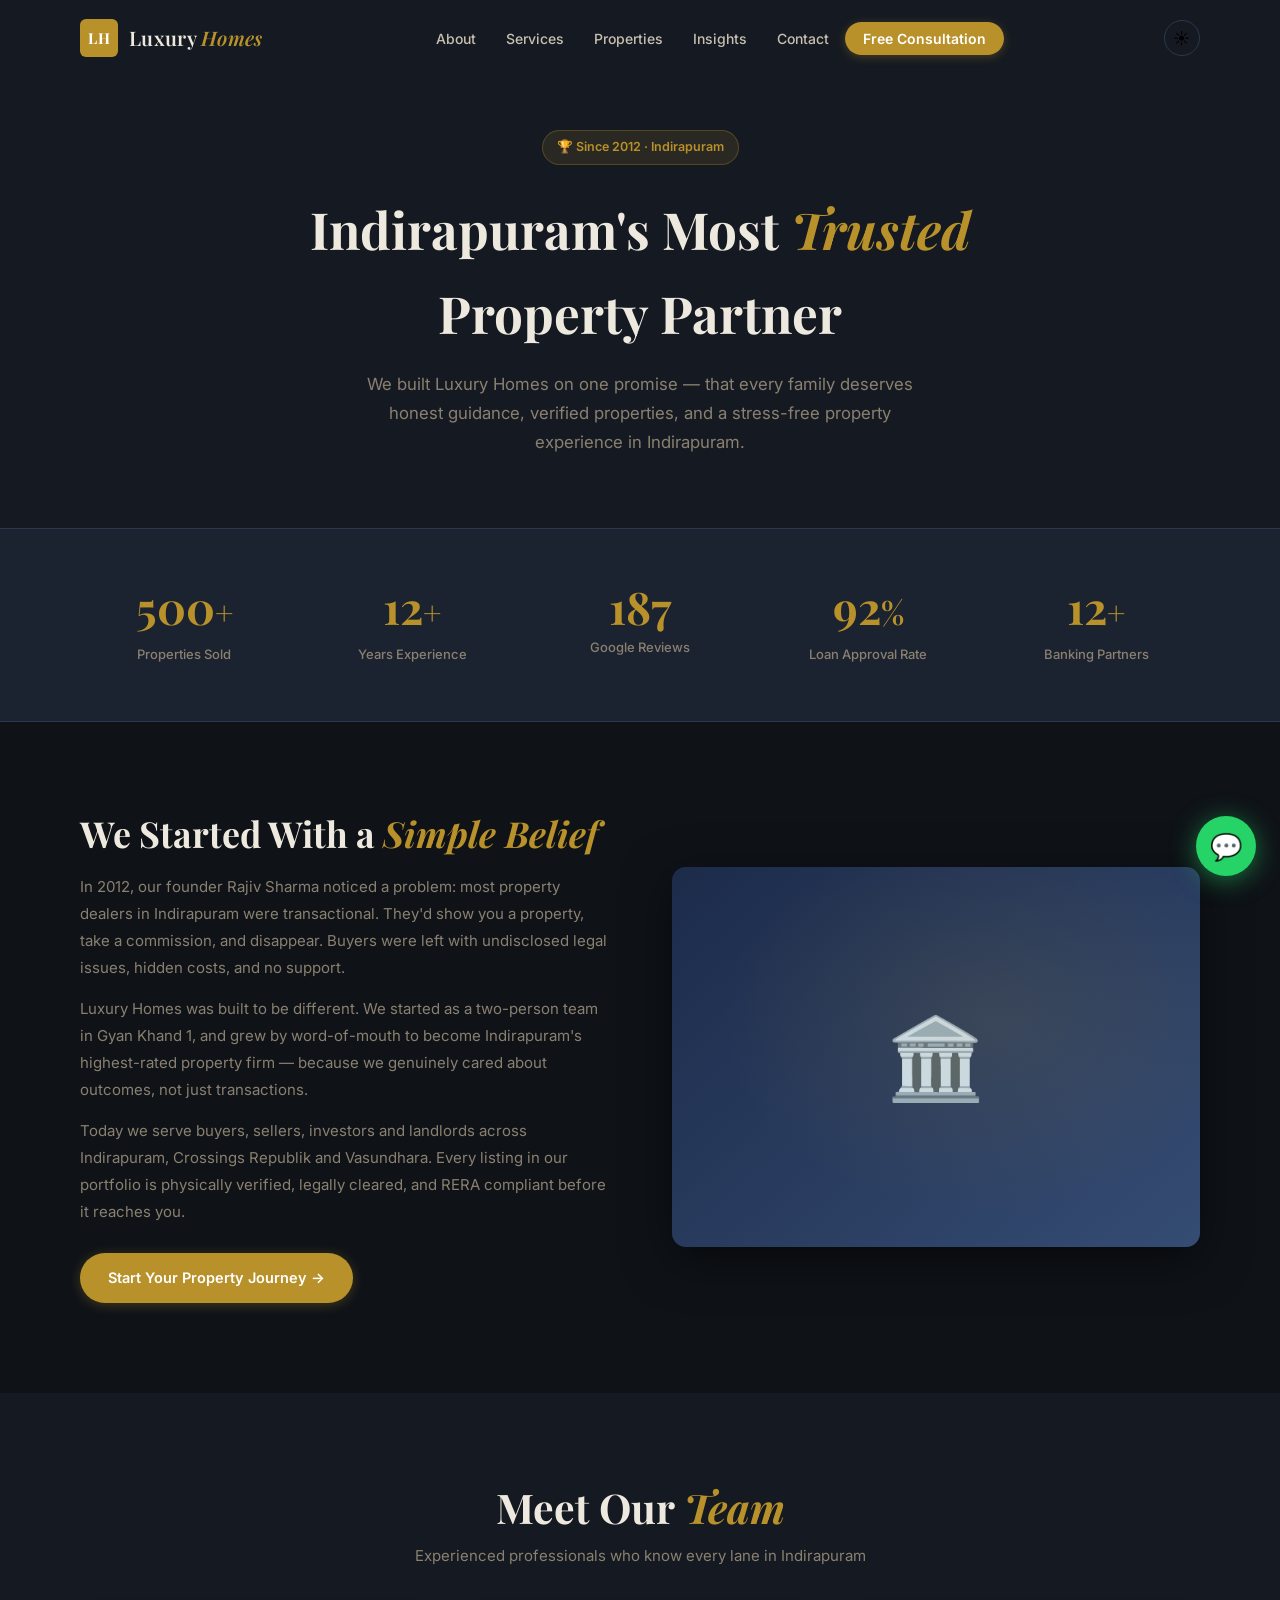
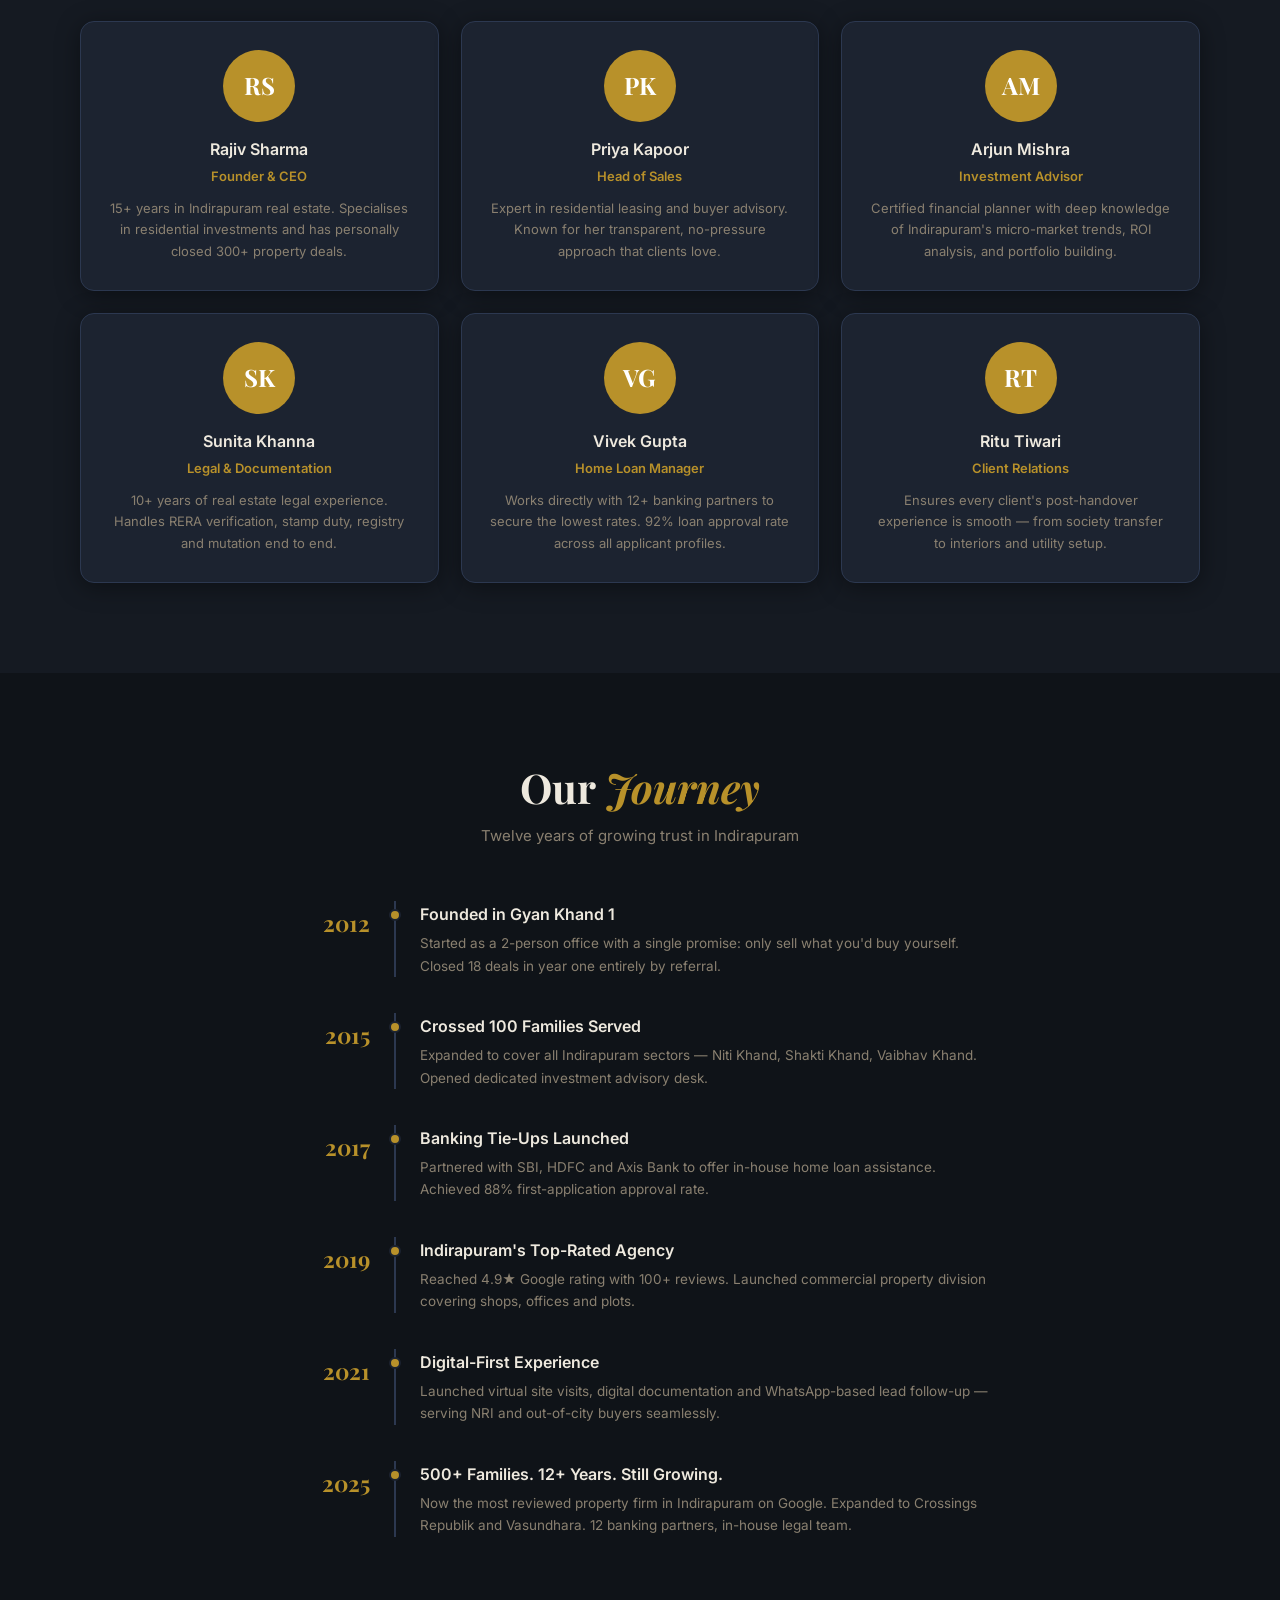
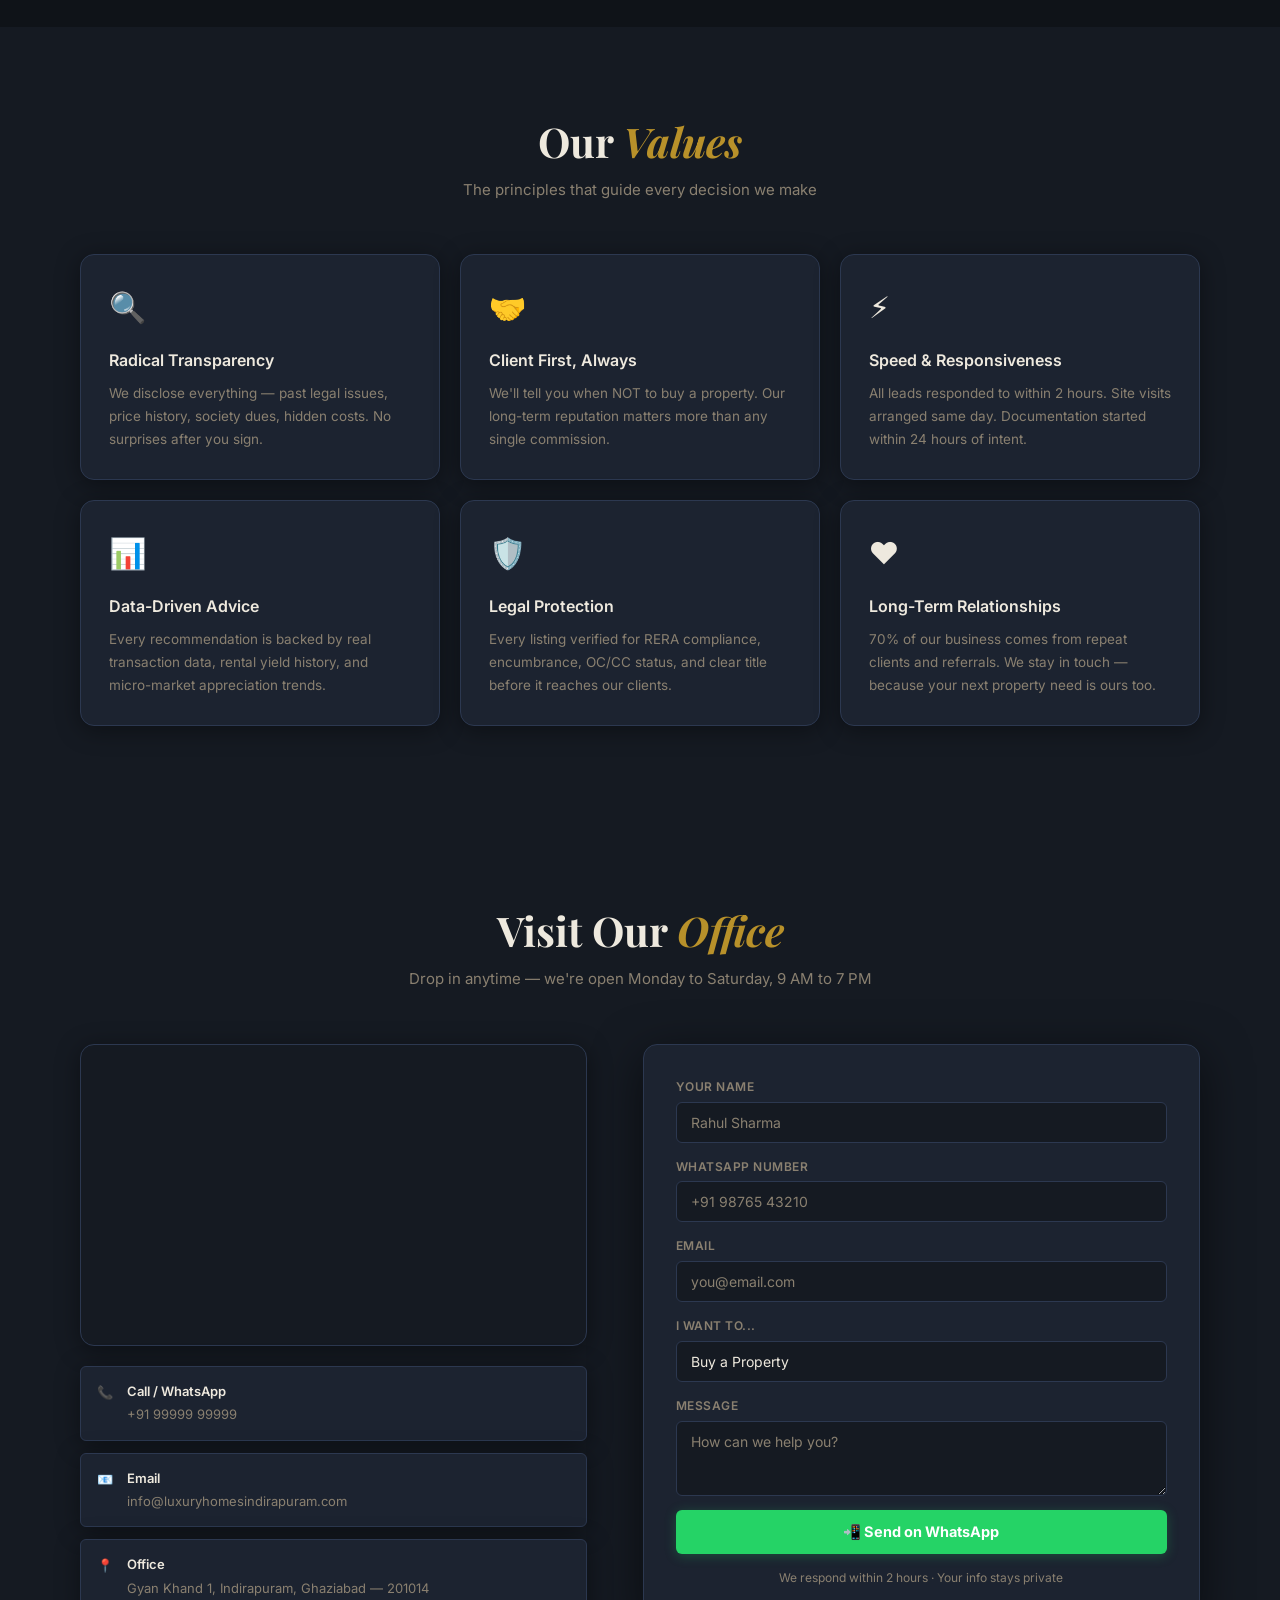
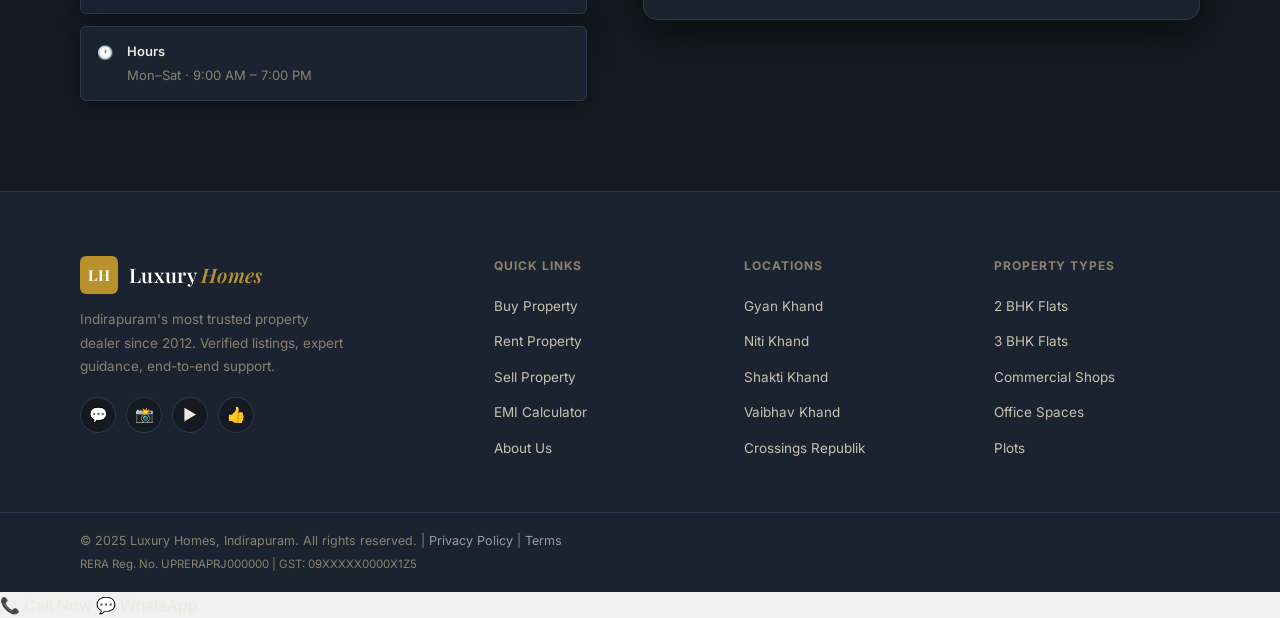
==== about.html @ 145756fe "Update about.html" ====
<!DOCTYPE html>
<html lang="en" data-theme="light">
<head>
  <meta charset="UTF-8" />
  <meta name="viewport" content="width=device-width, initial-scale=1.0" />
  <title>About Us | Luxury Homes — Indirapuram's Trusted Property Dealer Since 2012</title>
  <meta name="description" content="Meet the Luxury Homes team — Indirapuram's most trusted property dealer since 2012. 500+ families served, 187 Google reviews, 12+ banking partners. Our story, our team, our promise." />
  <link rel="canonical" href="https://luxuryhomesindirapuram.com/about.html" />
  <link rel="preconnect" href="https://fonts.googleapis.com" />
  <link rel="preconnect" href="https://fonts.gstatic.com" crossorigin />
  <link href="https://fonts.googleapis.com/css2?family=Playfair+Display:ital,wght@0,500;0,600;0,700;1,500;1,600&family=Inter:wght@300;400;500;600&display=swap" rel="stylesheet" />
  <link rel="stylesheet" href="style.css" />
</head>
<body>

  <header id="site-header">
    <nav class="nav-container">
      <a href="index.html" class="logo"><span class="logo-mark">LH</span><span class="logo-text">Luxury <em>Homes</em></span></a>
      <ul class="nav-links" role="list">
        <li><a href="about.html" class="nav-link">About</a></li>
        <li><a href="#services" class="nav-link">Services</a></li>
        <li><a href="property.html" class="nav-link">Properties</a></li>
        <li><a href="#blog" class="nav-link">Insights</a></li>
        <li><a href="#contact" class="nav-link">Contact</a></li>
        <li><a href="#lead" class="nav-link nav-cta">Free Consultation</a></li>
      </ul>
      <div class="nav-right">
        <button class="theme-toggle" id="theme-toggle" aria-label="Toggle theme">☀️</button>
        <button class="hamburger" aria-label="Open menu" aria-expanded="false"><span></span><span></span><span></span></button>
      </div>
    </nav>
    <div class="mobile-menu" id="mobile-menu" aria-hidden="true">
      <ul role="list">
        <li><a href="index.html#properties">Properties</a></li>
        <li><a href="about.html">About</a></li>
        <li><a href="index.html#services">Services</a></li>
        <li><a href="index.html#blog">Insights</a></li>
        <li><a href="index.html#contact">Contact</a></li>
        <li><a href="index.html#lead" class="mob-cta">Free Consultation</a></li>
      </ul>
    </div>
  </header>

  <main>

    <!-- PAGE HERO -->
    <section class="page-hero">
      <div class="main-container">
        <span class="badge">🏆 Since 2012 · Indirapuram</span>
        <h1>Indirapuram's Most <em>Trusted</em><br/>Property Partner</h1>
        <p>We built Luxury Homes on one promise — that every family deserves honest guidance, verified properties, and a stress-free property experience in Indirapuram.</p>
      </div>
    </section>

    <!-- STATS -->
    <section class="stats-section" aria-label="Company stats">
      <div class="main-container stats-grid">
        <div class="stat-item"><strong class="counter" data-target="500">0</strong><span>+</span><p>Properties Sold</p></div>
        <div class="stat-item"><strong class="counter" data-target="12">0</strong><span>+</span><p>Years Experience</p></div>
        <div class="stat-item"><strong class="counter" data-target="187">0</strong><p>Google Reviews</p></div>
        <div class="stat-item"><strong class="counter" data-target="92">0</strong><span>%</span><p>Loan Approval Rate</p></div>
        <div class="stat-item"><strong class="counter" data-target="12">0</strong><span>+</span><p>Banking Partners</p></div>
      </div>
    </section>

    <!-- ABOUT INTRO -->
    <section class="about-intro">
      <div class="main-container about-grid">
        <div class="about-text">
          <h2>We Started With a <em>Simple Belief</em></h2>
          <p>In 2012, our founder Rajiv Sharma noticed a problem: most property dealers in Indirapuram were transactional. They'd show you a property, take a commission, and disappear. Buyers were left with undisclosed legal issues, hidden costs, and no support.</p>
          <p>Luxury Homes was built to be different. We started as a two-person team in Gyan Khand 1, and grew by word-of-mouth to become Indirapuram's highest-rated property firm — because we genuinely cared about outcomes, not just transactions.</p>
          <p>Today we serve buyers, sellers, investors and landlords across Indirapuram, Crossings Republik and Vasundhara. Every listing in our portfolio is physically verified, legally cleared, and RERA compliant before it reaches you.</p>
          <div style="margin-top:28px;">
            <a href="index.html#lead" class="nav-cta" style="display:inline-block;padding:13px 28px;background:var(--gold);color:#fff;border-radius:50px;font-weight:600;font-size:14.5px;box-shadow:0 2px 12px rgba(184,145,42,0.30);">Start Your Property Journey →</a>
          </div>
        </div>
        <div class="about-img-block">🏛️</div>
      </div>
    </section>

    <!-- TEAM -->
    <section class="team-section">
      <div class="main-container">
        <div class="section-header">
          <h2>Meet Our <em>Team</em></h2>
          <p>Experienced professionals who know every lane in Indirapuram</p>
        </div>
        <div class="team-grid">
          <div class="team-card reveal">
            <div class="team-avatar">RS</div>
            <h3>Rajiv Sharma</h3>
            <div class="role">Founder & CEO</div>
            <p>15+ years in Indirapuram real estate. Specialises in residential investments and has personally closed 300+ property deals.</p>
          </div>
          <div class="team-card reveal delay-1">
            <div class="team-avatar">PK</div>
            <h3>Priya Kapoor</h3>
            <div class="role">Head of Sales</div>
            <p>Expert in residential leasing and buyer advisory. Known for her transparent, no-pressure approach that clients love.</p>
          </div>
          <div class="team-card reveal delay-2">
            <div class="team-avatar">AM</div>
            <h3>Arjun Mishra</h3>
            <div class="role">Investment Advisor</div>
            <p>Certified financial planner with deep knowledge of Indirapuram's micro-market trends, ROI analysis, and portfolio building.</p>
          </div>
          <div class="team-card reveal">
            <div class="team-avatar">SK</div>
            <h3>Sunita Khanna</h3>
            <div class="role">Legal & Documentation</div>
            <p>10+ years of real estate legal experience. Handles RERA verification, stamp duty, registry and mutation end to end.</p>
          </div>
          <div class="team-card reveal delay-1">
            <div class="team-avatar">VG</div>
            <h3>Vivek Gupta</h3>
            <div class="role">Home Loan Manager</div>
            <p>Works directly with 12+ banking partners to secure the lowest rates. 92% loan approval rate across all applicant profiles.</p>
          </div>
          <div class="team-card reveal delay-2">
            <div class="team-avatar">RT</div>
            <h3>Ritu Tiwari</h3>
            <div class="role">Client Relations</div>
            <p>Ensures every client's post-handover experience is smooth — from society transfer to interiors and utility setup.</p>
          </div>
        </div>
      </div>
    </section>

    <!-- MILESTONES -->
    <section class="milestones">
      <div class="main-container">
        <div class="section-header">
          <h2>Our <em>Journey</em></h2>
          <p>Twelve years of growing trust in Indirapuram</p>
        </div>
        <div class="timeline">
          <div class="tl-item reveal">
            <div class="tl-year">2012</div>
            <div class="tl-content">
              <h3>Founded in Gyan Khand 1</h3>
              <p>Started as a 2-person office with a single promise: only sell what you'd buy yourself. Closed 18 deals in year one entirely by referral.</p>
            </div>
          </div>
          <div class="tl-item reveal delay-1">
            <div class="tl-year">2015</div>
            <div class="tl-content">
              <h3>Crossed 100 Families Served</h3>
              <p>Expanded to cover all Indirapuram sectors — Niti Khand, Shakti Khand, Vaibhav Khand. Opened dedicated investment advisory desk.</p>
            </div>
          </div>
          <div class="tl-item reveal">
            <div class="tl-year">2017</div>
            <div class="tl-content">
              <h3>Banking Tie-Ups Launched</h3>
              <p>Partnered with SBI, HDFC and Axis Bank to offer in-house home loan assistance. Achieved 88% first-application approval rate.</p>
            </div>
          </div>
          <div class="tl-item reveal delay-1">
            <div class="tl-year">2019</div>
            <div class="tl-content">
              <h3>Indirapuram's Top-Rated Agency</h3>
              <p>Reached 4.9★ Google rating with 100+ reviews. Launched commercial property division covering shops, offices and plots.</p>
            </div>
          </div>
          <div class="tl-item reveal">
            <div class="tl-year">2021</div>
            <div class="tl-content">
              <h3>Digital-First Experience</h3>
              <p>Launched virtual site visits, digital documentation and WhatsApp-based lead follow-up — serving NRI and out-of-city buyers seamlessly.</p>
            </div>
          </div>
          <div class="tl-item reveal delay-1">
            <div class="tl-year">2025</div>
            <div class="tl-content">
              <h3>500+ Families. 12+ Years. Still Growing.</h3>
              <p>Now the most reviewed property firm in Indirapuram on Google. Expanded to Crossings Republik and Vasundhara. 12 banking partners, in-house legal team.</p>
            </div>
          </div>
        </div>
      </div>
    </section>

    <!-- VALUES -->
    <section class="services-section" id="values">
      <div class="main-container">
        <div class="section-header">
          <h2>Our <em>Values</em></h2>
          <p>The principles that guide every decision we make</p>
        </div>
        <div class="services-grid">
          <div class="service-card reveal"><div class="svc-icon">🔍</div><h3>Radical Transparency</h3><p>We disclose everything — past legal issues, price history, society dues, hidden costs. No surprises after you sign.</p></div>
          <div class="service-card reveal delay-1"><div class="svc-icon">🤝</div><h3>Client First, Always</h3><p>We'll tell you when NOT to buy a property. Our long-term reputation matters more than any single commission.</p></div>
          <div class="service-card reveal delay-2"><div class="svc-icon">⚡</div><h3>Speed & Responsiveness</h3><p>All leads responded to within 2 hours. Site visits arranged same day. Documentation started within 24 hours of intent.</p></div>
          <div class="service-card reveal"><div class="svc-icon">📊</div><h3>Data-Driven Advice</h3><p>Every recommendation is backed by real transaction data, rental yield history, and micro-market appreciation trends.</p></div>
          <div class="service-card reveal delay-1"><div class="svc-icon">🛡️</div><h3>Legal Protection</h3><p>Every listing verified for RERA compliance, encumbrance, OC/CC status, and clear title before it reaches our clients.</p></div>
          <div class="service-card reveal delay-2"><div class="svc-icon">❤️</div><h3>Long-Term Relationships</h3><p>70% of our business comes from repeat clients and referrals. We stay in touch — because your next property need is ours too.</p></div>
        </div>
      </div>
    </section>

    <!-- MAP + CONTACT -->
    <section class="contact-section" id="contact">
      <div class="main-container">
        <div class="section-header">
          <h2>Visit Our <em>Office</em></h2>
          <p>Drop in anytime — we're open Monday to Saturday, 9 AM to 7 PM</p>
        </div>
        <div class="contact-grid">
          <div class="contact-left">
            <div class="map-embed">
              <iframe
                src="https://www.google.com/maps/embed?pb=!1m18!1m12!1m3!1d3501.2!2d77.3606983!3d28.6413615!2m3!1f0!2f0!3f0!3m2!1i1024!2i768!4f13.1!3m3!1m2!1s0x390cfbe4293403eb%3A0x1c1462db4cc01b57!2sLuxury%20Homes!5e0!3m2!1sen!2sin!4v1"
                width="100%" height="300" style="border:0;border-radius:12px;" allowfullscreen="" loading="lazy"
                referrerpolicy="no-referrer-when-downgrade" title="Luxury Homes Office - Indirapuram"></iframe>
            </div>
            <div class="contact-details">
              <a href="tel:+919999999999" class="cd-item"><span>📞</span><div><strong>Call / WhatsApp</strong><span>+91 99999 99999</span></div></a>
              <a href="mailto:info@luxuryhomesindirapuram.com" class="cd-item"><span>📧</span><div><strong>Email</strong><span>info@luxuryhomesindirapuram.com</span></div></a>
              <div class="cd-item"><span>📍</span><div><strong>Office</strong><span>Gyan Khand 1, Indirapuram, Ghaziabad — 201014</span></div></div>
              <div class="cd-item"><span>🕐</span><div><strong>Hours</strong><span>Mon–Sat · 9:00 AM – 7:00 PM</span></div></div>
            </div>
          </div>
          <form class="contact-form" onsubmit="submitContact(event)" novalidate>
            <div class="cf-field"><label>Your Name</label><input type="text" id="cf-name" placeholder="Rahul Sharma" required /></div>
            <div class="cf-field"><label>WhatsApp Number</label><input type="tel" id="cf-phone" placeholder="+91 98765 43210" required /></div>
            <div class="cf-field"><label>Email</label><input type="email" id="cf-email" placeholder="you@email.com" /></div>
            <div class="cf-field"><label>I want to...</label>
              <select id="cf-interest">
                <option>Buy a Property</option><option>Rent a Property</option><option>Sell My Property</option>
                <option>Invest in Property</option><option>Give Property on Rent</option><option>Get a Home Loan</option>
              </select>
            </div>
            <div class="cf-field"><label>Message</label><textarea id="cf-message" rows="3" placeholder="How can we help you?"></textarea></div>
            <button type="submit" class="cf-submit">📲 Send on WhatsApp</button>
            <p class="cf-note">We respond within 2 hours · Your info stays private</p>
          </form>
        </div>
      </div>
    </section>

  </main>

  <footer>
    <div class="main-container footer-grid">
      <div class="footer-brand">
        <a href="index.html" class="logo"><span class="logo-mark">LH</span><span class="logo-text">Luxury <em>Homes</em></span></a>
        <p>Indirapuram's most trusted property dealer since 2012. Verified listings, expert guidance, end-to-end support.</p>
        <div class="footer-social">
          <a href="https://wa.me/919999999999" target="_blank" aria-label="WhatsApp">💬</a>
          <a href="#" aria-label="Instagram">📸</a><a href="#" aria-label="YouTube">▶️</a><a href="#" aria-label="Facebook">👍</a>
        </div>
      </div>
      <div class="footer-col"><h4>Quick Links</h4><ul>
        <li><a href="index.html#properties">Buy Property</a></li><li><a href="index.html#properties">Rent Property</a></li>
        <li><a href="index.html#properties">Sell Property</a></li><li><a href="index.html#emi">EMI Calculator</a></li>
        <li><a href="about.html">About Us</a></li>
      </ul></div>
      <div class="footer-col"><h4>Locations</h4><ul>
        <li><a href="#">Gyan Khand</a></li><li><a href="#">Niti Khand</a></li><li><a href="#">Shakti Khand</a></li>
        <li><a href="#">Vaibhav Khand</a></li><li><a href="#">Crossings Republik</a></li>
      </ul></div>
      <div class="footer-col"><h4>Property Types</h4><ul>
        <li><a href="#">2 BHK Flats</a></li><li><a href="#">3 BHK Flats</a></li>
        <li><a href="#">Commercial Shops</a></li><li><a href="#">Office Spaces</a></li><li><a href="#">Plots</a></li>
      </ul></div>
    </div>
    <div class="footer-bottom"><div class="footer-bottom-inner main-container">
      <p>© 2025 Luxury Homes, Indirapuram. All rights reserved. | <a href="#">Privacy Policy</a> | <a href="#">Terms</a></p>
      <p>RERA Reg. No. UPRERAPRJ000000 | GST: 09XXXXX0000X1Z5</p>
    </div></div>
  </footer>

  <!-- VOICEFLOW CHATBOT — injected by main.js -->
  <div id="chatbot" style="display:none;"></div>

  <div class="modal-overlay" id="quote-modal" role="dialog" aria-modal="true">
    <div class="modal-box">
      <button class="modal-close" onclick="closeModal()">✕</button>
      <h3>Get a <em>Free Quote</em></h3>
      <p>Our expert will respond within 2 hours.</p>
      <div class="modal-fields">
        <input type="text" id="m-name" placeholder="Your Name *" />
        <input type="tel" id="m-phone" placeholder="WhatsApp Number *" />
        <input type="email" id="m-email" placeholder="Email (Optional)" />
      </div>
      <button class="modal-submit" onclick="submitModal()">📲 Get Quote on WhatsApp</button>
      <p class="modal-note">Free · No obligation · Response within 2 hours</p>
    </div>
  </div>

  <div class="sticky-cta">
    <a href="tel:+919999999999" class="scta-call">📞 Call Now</a>
    <a href="https://wa.me/919999999999" class="scta-whatsapp" target="_blank">💬 WhatsApp</a>
  </div>

  <!-- chat bot -->
  <button id="lh-chat-btn" onclick="lhToggle()" aria-label="Chat with Priya">
  <span id="lh-icon">💬</span>
  <span id="lh-notif">1</span>
</button>

<div id="lh-chat-window" aria-hidden="true">
  <div id="lh-chat-head">
    <div class="lh-head-left">
      <div class="lh-head-avatar">P</div>
      <div>
        <span class="lh-head-name">Priya · Luxury Homes</span>
        <span class="lh-head-status">● Online — replies instantly</span>
      </div>
    </div>
    <button id="lh-close-btn" onclick="lhToggle()">✕</button>
  </div>
  <div id="lh-msgs"></div>
  <div id="lh-input-row">
    <input type="text" id="lh-input" placeholder="Type a message..." onkeydown="if(event.key==='Enter')lhFreeText()" autocomplete="off" />
    <button id="lh-send" onclick="lhFreeText()">
      <svg width="16" height="16" viewBox="0 0 24 24" fill="none" stroke="currentColor" stroke-width="2.5" stroke-linecap="round" stroke-linejoin="round"><line x1="22" y1="2" x2="11" y2="13"/><polygon points="22 2 15 22 11 13 2 9 22 2"/></svg>
    </button>
  </div>
  <p id="lh-footer">Powered by AI · Your info stays private 🔒</p>
</div>


  <script src="main.js"></script>
</body>
</html>
---- style.css ----
/* ============================================================
   LUXURY HOMES — style.css
   Palette: Pearl White · Navy · Warm Gold · Slate
   Theme: auto day/night, manual toggle
   ============================================================ */

/* ---------- LIGHT THEME (DEFAULT) ---------- */
:root {
  --gold:        #B8912A;
  --gold-light:  #D4A843;
  --gold-pale:   #F5E6C0;
  --navy:        #1C2B4A;
  --navy-2:      #243355;
  --navy-light:  #354C73;
  --bg:          #FAFAF8;
  --bg-2:        #F3F1EC;
  --bg-3:        #ECEAE3;
  --surface:     #FFFFFF;
  --surface-2:   #F7F5F0;
  --border:      #E2DDD4;
  --border-2:    #D4CFC5;
  --text:        #1A1A1A;
  --text-2:      #3D3D3D;
  --text-3:      #6B6560;
  --text-inv:    #FFFFFF;
  --shadow:      0 4px 24px rgba(28,43,74,0.10);
  --shadow-lg:   0 12px 48px rgba(28,43,74,0.14);
  --radius:      14px;
  --radius-sm:   9px;
  --radius-xs:   6px;
  --transition:  0.28s cubic-bezier(0.4,0,0.2,1);
  --container:   1200px;
  --font-display:'Playfair Display', Georgia, serif;
  --font-body:   'Inter', system-ui, sans-serif;
  --header-bg:   rgba(250,250,248,0.92);
  --header-border: rgba(28,43,74,0.08);
}

/* ---------- DARK THEME ---------- */
[data-theme="dark"] {
  --bg:          #0F1318;
  --bg-2:        #151A22;
  --bg-3:        #1C2330;
  --surface:     #1C2330;
  --surface-2:   #242D3E;
  --border:      #2C3850;
  --border-2:    #374460;
  --text:        #EEE9DE;
  --text-2:      #C8C0B0;
  --text-3:      #8A8070;
  --text-inv:    #0F1318;
  --shadow:      0 4px 24px rgba(0,0,0,0.40);
  --shadow-lg:   0 12px 48px rgba(0,0,0,0.55);
  --header-bg:   rgba(15,19,24,0.94);
  --header-border: rgba(184,145,42,0.18);
}

/* ---------- RESET ---------- */
*, *::before, *::after { margin:0; padding:0; box-sizing:border-box; }
html { scroll-behavior:smooth; font-size:16px; }
body {
  font-family: var(--font-body);
  background: var(--bg);
  color: var(--text);
  line-height: 1.65;
  overflow-x: hidden;
  transition: background 0.4s ease, color 0.4s ease;
}
img { max-width:100%; display:block; }
a { color:inherit; text-decoration:none; }
button { font-family:var(--font-body); cursor:pointer; border:none; outline:none; background:none; }
select, input, textarea { font-family:var(--font-body); outline:none; border:none; }
ul { list-style:none; }
em {
  font-family: var(--font-display);
  font-style: italic;
  color: var(--gold);
}

.main-container {
  max-width: var(--container);
  width: 100%;
  margin: auto;
  padding: 0 40px;
}

/* ---------- SCROLL REVEAL ---------- */
.reveal { opacity:0; transform:translateY(24px); transition:opacity 0.65s ease, transform 0.65s ease; }
.reveal.visible { opacity:1; transform:translateY(0); }
.delay-1 { transition-delay:0.12s; }
.delay-2 { transition-delay:0.24s; }
.delay-3 { transition-delay:0.36s; }

/* ============================================================
   HEADER
   ============================================================ */
#site-header {
  position: fixed;
  top:0; left:0; right:0;
  z-index: 1000;
  transition: background var(--transition), box-shadow var(--transition);
}
#site-header.scrolled {
  background: var(--header-bg);
  backdrop-filter: blur(16px);
  -webkit-backdrop-filter: blur(16px);
  box-shadow: 0 1px 0 var(--header-border), var(--shadow);
}

.nav-container {
  max-width: var(--container);
  margin: auto;
  padding: 0 40px;
  height: 76px;
  display: flex;
  align-items: center;
  justify-content: space-between;
  gap: 16px;
}

.logo {
  display: flex;
  align-items: center;
  gap: 11px;
  flex-shrink: 0;
  text-decoration: none;
}
.logo-mark {
  width: 38px; height: 38px;
  background: var(--gold);
  color: #fff;
  border-radius: var(--radius-xs);
  display: flex; align-items: center; justify-content: center;
  font-family: var(--font-display);
  font-weight: 700;
  font-size: 15px;
  letter-spacing: 1px;
  flex-shrink: 0;
}
.logo-text {
  font-family: var(--font-display);
  font-size: 20px;
  font-weight: 600;
  color: var(--navy);
  letter-spacing: 0.3px;
  line-height: 1;
}
[data-theme="dark"] .logo-text { color: var(--text); }
.logo-text em { font-size: inherit; }

.nav-links {
  display: flex;
  align-items: center;
  gap: 2px;
  list-style: none;
}
.nav-link {
  padding: 7px 14px;
  border-radius: var(--radius-xs);
  font-size: 14px;
  font-weight: 500;
  color: var(--text-2);
  transition: color var(--transition), background var(--transition);
  white-space: nowrap;
}
.nav-link:hover { color: var(--navy); background: var(--bg-2); }
[data-theme="dark"] .nav-link:hover { color: var(--text); background: var(--surface-2); }

.nav-cta {
  background: var(--gold) !important;
  color: #fff !important;
  font-weight: 600;
  padding: 8px 18px;
  border-radius: 50px;
  transition: background var(--transition), transform var(--transition), box-shadow var(--transition);
  box-shadow: 0 2px 10px rgba(184,145,42,0.30);
}
.nav-cta:hover {
  background: var(--gold-light) !important;
  transform: translateY(-1px);
  box-shadow: 0 4px 16px rgba(184,145,42,0.40);
}

.nav-right { display:flex; align-items:center; gap:8px; }

.theme-toggle {
  width: 36px; height: 36px;
  border-radius: 50%;
  background: var(--bg-2);
  border: 1px solid var(--border);
  font-size: 16px;
  display: flex; align-items: center; justify-content: center;
  transition: var(--transition);
  cursor: pointer;
  flex-shrink: 0;
}
.theme-toggle:hover { background: var(--bg-3); }

.hamburger {
  display: none;
  flex-direction: column;
  gap: 5px;
  padding: 8px;
  cursor: pointer;
}
.hamburger span {
  display: block;
  width: 22px; height: 2px;
  background: var(--text-2);
  border-radius: 2px;
  transition: var(--transition);
}
.hamburger.open span:nth-child(1) { transform: rotate(45deg) translate(5px,5px); }
.hamburger.open span:nth-child(2) { opacity:0; }
.hamburger.open span:nth-child(3) { transform: rotate(-45deg) translate(5px,-5px); }

.mobile-menu {
  background: var(--surface);
  border-top: 1px solid var(--border);
  padding: 16px 24px 24px;
  display: none;
  box-shadow: var(--shadow-lg);
}
.mobile-menu.open { display: block; }
.mobile-menu ul { display: flex; flex-direction: column; gap: 2px; }
.mobile-menu a {
  display: block;
  padding: 11px 14px;
  border-radius: var(--radius-xs);
  color: var(--text-2);
  font-size: 15px;
  font-weight: 500;
  transition: color var(--transition), background var(--transition);
}
.mobile-menu a:hover { color: var(--navy); background: var(--bg-2); }
[data-theme="dark"] .mobile-menu a:hover { color: var(--text); background: var(--bg-3); }
.mob-cta {
  margin-top: 8px;
  background: var(--gold) !important;
  color: #fff !important;
  text-align: center;
  border-radius: 50px !important;
  font-weight: 600 !important;
}

/* ============================================================
   HERO
   ============================================================ */
.hero {
  position: relative;
  min-height: 100vh;
  display: flex;
  flex-direction: column;
  overflow: hidden;
}
.hero-bg {
  position: absolute; inset: 0;
  background:
    radial-gradient(ellipse 70% 70% at 65% 40%, rgba(184,145,42,0.08) 0%, transparent 65%),
    linear-gradient(160deg, var(--bg) 0%, var(--bg-2) 100%);
  transition: background 0.4s ease;
}
[data-theme="dark"] .hero-bg {
  background:
    radial-gradient(ellipse 70% 70% at 65% 40%, rgba(184,145,42,0.09) 0%, transparent 65%),
    linear-gradient(160deg, #0F1318 0%, #131820 100%);
}

.hero-grid {
  position: relative; z-index: 2;
  flex: 1;
  display: grid;
  grid-template-columns: 1.1fr 0.9fr;
  gap: 56px;
  align-items: center;
  padding-top: 114px;
  padding-bottom: 60px;
}

.badge {
  display: inline-flex;
  align-items: center;
  gap: 7px;
  background: var(--gold-pale);
  border: 1px solid rgba(184,145,42,0.3);
  color: var(--gold);
  padding: 6px 14px;
  border-radius: 50px;
  font-size: 12.5px;
  font-weight: 600;
  margin-bottom: 22px;
  width: fit-content;
}
[data-theme="dark"] .badge {
  background: rgba(184,145,42,0.12);
}

.hero-content h1 {
  font-family: var(--font-display);
  font-size: clamp(2.6rem, 4.5vw, 5rem);
  font-weight: 700;
  line-height: 1.08;
  color: var(--navy);
  margin-bottom: 22px;
  letter-spacing: -0.5px;
}
[data-theme="dark"] .hero-content h1 { color: var(--text); }

.hero-sub {
  font-size: 1.05rem;
  color: var(--text-3);
  max-width: 480px;
  line-height: 1.75;
  margin-bottom: 36px;
}

.hero-trust {
  display: flex;
  align-items: center;
  gap: 20px;
  flex-wrap: wrap;
}
.trust-item { display: flex; flex-direction: column; gap: 3px; }
.trust-num {
  font-family: var(--font-display);
  font-size: 1.75rem;
  font-weight: 700;
  color: var(--gold);
  line-height: 1;
}
.trust-item span:last-child { font-size: 11.5px; color: var(--text-3); text-transform: uppercase; letter-spacing: 0.6px; font-weight: 500; }
.trust-sep { width:1px; height:32px; background: var(--border); }

/* SEARCH CARD */
.hero-search-card {
  background: var(--surface);
  border: 1px solid var(--border);
  border-radius: var(--radius);
  padding: 28px;
  box-shadow: var(--shadow-lg);
}

.search-tabs {
  display: flex;
  gap: 3px;
  background: var(--bg-2);
  border: 1px solid var(--border);
  border-radius: var(--radius-xs);
  padding: 4px;
  margin-bottom: 20px;
}
.stab {
  flex: 1;
  padding: 9px;
  border-radius: 5px;
  background: transparent;
  color: var(--text-3);
  font-size: 13px;
  font-weight: 500;
  transition: var(--transition);
}
.stab.active { background: var(--gold); color: #fff; font-weight: 600; }
.stab:hover:not(.active) { color: var(--text); background: var(--bg-3); }

.search-fields { display: grid; gap: 10px; margin-bottom: 14px; }
.sfield { display: flex; flex-direction: column; gap: 5px; }
.sfield label { font-size: 11.5px; color: var(--text-3); text-transform: uppercase; letter-spacing: 0.5px; font-weight: 600; }
.sfield select {
  background: var(--bg-2);
  border: 1px solid var(--border);
  border-radius: var(--radius-xs);
  color: var(--text);
  padding: 11px 14px;
  font-size: 14px;
  transition: border-color var(--transition);
  cursor: pointer;
  appearance: none;
  background-image: url("data:image/svg+xml,%3Csvg xmlns='http://www.w3.org/2000/svg' width='10' height='6' viewBox='0 0 10 6'%3E%3Cpath d='M1 1l4 4 4-4' stroke='%236B6560' stroke-width='1.5' fill='none' stroke-linecap='round'/%3E%3C/svg%3E");
  background-repeat: no-repeat;
  background-position: right 12px center;
  padding-right: 32px;
}
.sfield select:focus { border-color: var(--gold); }
.sfield select option { background: var(--surface); color: var(--text); }

.search-btn {
  width: 100%;
  padding: 13px;
  background: var(--navy);
  color: #fff;
  border-radius: var(--radius-sm);
  font-size: 14.5px;
  font-weight: 600;
  letter-spacing: 0.2px;
  transition: background var(--transition), transform var(--transition), box-shadow var(--transition);
  margin-bottom: 10px;
  box-shadow: 0 2px 12px rgba(28,43,74,0.25);
}
.search-btn:hover { background: var(--navy-2); transform: translateY(-1px); box-shadow: 0 4px 20px rgba(28,43,74,0.35); }

.search-note { text-align:center; font-size:12px; color:var(--text-3); }

/* SCROLL BAR */
.scroll-bar {
  position: relative; z-index: 2;
  background: var(--navy);
  overflow: hidden;
  padding: 12px 0;
}
[data-theme="dark"] .scroll-bar { background: var(--surface); border-top: 1px solid var(--border); }
.scroll-track {
  display: flex;
  gap: 56px;
  width: max-content;
  animation: scrollLeft 32s linear infinite;
  white-space: nowrap;
}
.scroll-track span { font-size: 13px; color: rgba(255,255,255,0.85); font-weight: 500; letter-spacing: 0.2px; }
[data-theme="dark"] .scroll-track span { color: var(--text-2); }
@keyframes scrollLeft { from { transform: translateX(0); } to { transform: translateX(-50%); } }

/* ============================================================
   SECTION HEADERS
   ============================================================ */
.section-header { text-align:center; margin-bottom: 52px; }
.section-header h2 {
  font-family: var(--font-display);
  font-size: clamp(1.9rem, 3.2vw, 3rem);
  font-weight: 700;
  color: var(--navy);
  line-height: 1.2;
  margin-bottom: 12px;
}
[data-theme="dark"] .section-header h2 { color: var(--text); }
.section-header p { font-size: 15px; color: var(--text-3); max-width: 520px; margin: auto; }

/* ============================================================
   REVIEWS
   ============================================================ */
.reviews-section { padding: 90px 0; background: var(--bg-2); overflow: hidden; }
[data-theme="dark"] .reviews-section { background: var(--bg-2); }

.reviews-track-wrap { position: relative; overflow: hidden; }
.reviews-track-wrap::before,
.reviews-track-wrap::after {
  content: '';
  position: absolute; top:0; bottom:0; width: 80px; z-index: 2; pointer-events: none;
}
.reviews-track-wrap::before { left:0; background: linear-gradient(to right, var(--bg-2), transparent); }
.reviews-track-wrap::after { right:0; background: linear-gradient(to left, var(--bg-2), transparent); }

.reviews-track {
  display: flex;
  gap: 20px;
  animation: scrollLeft 30s linear infinite;
  width: max-content;
}
.reviews-track:hover { animation-play-state: paused; }

.review-card {
  width: 320px;
  flex-shrink: 0;
  background: var(--surface);
  border: 1px solid var(--border);
  border-radius: var(--radius);
  padding: 24px;
  display: flex;
  flex-direction: column;
  gap: 14px;
  box-shadow: var(--shadow);
}
.review-stars { font-size: 16px; color: var(--gold); letter-spacing: 2px; }
.review-card p { font-size: 13.5px; color: var(--text-2); line-height: 1.7; flex: 1; }
.review-card footer {
  display: flex; align-items: center; gap: 11px;
  border-top: 1px solid var(--border); padding-top: 14px;
}
.reviewer-avatar {
  width: 36px; height: 36px;
  background: var(--gold);
  color: #fff;
  border-radius: 50%;
  display: flex; align-items: center; justify-content: center;
  font-weight: 700; font-size: 12px; flex-shrink: 0;
}
[data-theme="dark"] .reviewer-avatar { background: var(--gold); color: #fff; }
.review-card footer strong { display: block; font-size: 13px; color: #FFFFFF; font-weight: 600; }
.review-card footer span { font-size: 12px; color: var(--text-3); }

/* ============================================================
   MULTI-STEP LEAD CAPTURE
   ============================================================ */
.lead-section {
  padding: 90px 0;
  background: var(--bg);
  position: relative;
}
.lead-inner {
  max-width: 680px;
  margin: auto;
  text-align: center;
}
.lead-step { display: none; }
.lead-step.active { display: block; animation: fadeUp 0.38s ease; }
@keyframes fadeUp { from { opacity:0; transform:translateY(18px); } to { opacity:1; transform:translateY(0); } }

.lead-step h2 {
  font-family: var(--font-display);
  font-size: clamp(1.8rem, 2.8vw, 2.6rem);
  color: var(--navy);
  margin-bottom: 10px;
  line-height: 1.2;
}
[data-theme="dark"] .lead-step h2 { color: var(--text); }
.lead-step > p { color: var(--text-3); margin-bottom: 32px; font-size: 15px; }

.lead-options {
  display: grid;
  grid-template-columns: repeat(3, 1fr);
  gap: 12px;
  margin-bottom: 24px;
}
.lead-opt {
  background: var(--surface);
  border: 1.5px solid var(--border);
  border-radius: var(--radius);
  padding: 22px 14px;
  display: flex; flex-direction: column; align-items: center; gap: 7px;
  cursor: pointer;
  transition: border-color var(--transition), background var(--transition), transform var(--transition), box-shadow var(--transition);
  text-align: center;
}
.lead-opt:hover {
  border-color: var(--gold);
  background: var(--gold-pale);
  transform: translateY(-3px);
  box-shadow: var(--shadow);
}
[data-theme="dark"] .lead-opt:hover { background: rgba(184,145,42,0.10); }
.lead-icon { font-size: 26px; }
.lead-opt strong { font-size: 13.5px; color: var(--text); font-weight: 600; }
.lead-opt span { font-size: 11.5px; color: var(--text-3); }

.lead-form-grid { display: grid; grid-template-columns: 1fr 1fr; gap: 12px; margin-bottom: 18px; text-align: left; }
.lf-field { display: flex; flex-direction: column; gap: 5px; }
.lf-field.full { grid-column: span 2; }
.lf-field label { font-size: 12px; color: var(--text-3); text-transform: uppercase; letter-spacing: 0.5px; font-weight: 600; }
.lf-field select,
.lf-field input {
  background: var(--bg-2);
  border: 1.5px solid var(--border);
  border-radius: var(--radius-xs);
  color: var(--text);
  padding: 11px 14px;
  font-size: 14px;
  transition: border-color var(--transition);
  width: 100%;
}
.lf-field select { appearance: none; cursor: pointer; }
.lf-field select:focus, .lf-field input:focus { border-color: var(--gold); outline: none; }
.lf-field input::placeholder { color: var(--text-3); }

.lead-next-btn {
  width: 100%;
  padding: 14px;
  border-radius: var(--radius-sm);
  font-size: 14.5px;
  font-weight: 600;
  transition: transform var(--transition), box-shadow var(--transition);
  margin-bottom: 10px;
  background: var(--navy);
  color: #fff;
  box-shadow: 0 2px 12px rgba(28,43,74,0.20);
}
.lead-next-btn:hover { transform: translateY(-1px); box-shadow: 0 4px 20px rgba(28,43,74,0.30); }

.lead-submit-btn {
  width: 100%;
  padding: 14px;
  border-radius: var(--radius-sm);
  font-size: 14.5px;
  font-weight: 600;
  transition: var(--transition);
  margin-bottom: 10px;
  background: #25D366;
  color: #fff;
  box-shadow: 0 2px 12px rgba(37,211,102,0.25);
}
.lead-submit-btn:hover { background: #20bd5a; transform: translateY(-1px); }
.lead-note { font-size: 12px; color: var(--text-3); }

.step-back {
  display: inline-block;
  color: var(--text-3);
  font-size: 13.5px;
  cursor: pointer;
  margin-bottom: 20px;
  transition: color var(--transition);
  text-align: left;
  width: 100%;
}
.step-back:hover { color: var(--gold); }

.step-dots { display: flex; justify-content: center; gap: 7px; margin-top: 28px; }
.dot {
  width: 8px; height: 8px;
  border-radius: 50%;
  background: var(--border);
  transition: background var(--transition), transform var(--transition);
}
.dot.active { background: var(--gold); transform: scale(1.3); }

.success-icon { font-size: 52px; margin-bottom: 18px; }
.whatsapp-btn {
  display: inline-block;
  background: #25D366;
  color: #fff;
  padding: 13px 32px;
  border-radius: 50px;
  font-weight: 700;
  font-size: 14.5px;
  margin-top: 14px;
  transition: background var(--transition);
  box-shadow: 0 4px 16px rgba(37,211,102,0.30);
}
.whatsapp-btn:hover { background: #20bd5a; }

/* ============================================================
   PROPERTIES
   ============================================================ */
.properties-section { padding: 90px 0; background: var(--bg-2); }

.prop-filter {
  display: flex;
  justify-content: center;
  gap: 8px;
  margin-bottom: 36px;
  flex-wrap: wrap;
}
.pf-btn {
  padding: 8px 22px;
  border-radius: 50px;
  border: 1.5px solid var(--border);
  background: var(--surface);
  color: var(--text-2);
  font-size: 13.5px;
  font-weight: 500;
  transition: var(--transition);
}
.pf-btn.active, .pf-btn:hover { background: var(--navy); color: #fff; border-color: var(--navy); }
[data-theme="dark"] .pf-btn.active, [data-theme="dark"] .pf-btn:hover { background: var(--gold); border-color: var(--gold); }

.props-grid {
  display: grid;
  grid-template-columns: repeat(3, 1fr);
  gap: 22px;
}
.prop-card {
  background: var(--surface);
  border: 1px solid var(--border);
  border-radius: var(--radius);
  overflow: hidden;
  transition: transform var(--transition), box-shadow var(--transition), border-color var(--transition);
  box-shadow: var(--shadow);
}
.prop-card:hover { transform: translateY(-5px); box-shadow: var(--shadow-lg); border-color: var(--gold); }
.prop-card.hidden { display: none; }

.prop-img-link { display: block; }
.prop-img {
  height: 190px;
  position: relative;
  display: flex;
  align-items: flex-end;
  justify-content: space-between;
  padding: 14px 16px;
}
/* Property image placeholders — replace with real images */
.prop-img-1 { background: linear-gradient(140deg,#1C2B4A 0%,#354C73 100%); }
.prop-img-2 { background: linear-gradient(140deg,#2C3E28 0%,#4A6642 100%); }
.prop-img-3 { background: linear-gradient(140deg,#3A2010 0%,#6B4020 100%); }
.prop-img-4 { background: linear-gradient(140deg,#1A2840 0%,#2E4468 100%); }
.prop-img-5 { background: linear-gradient(140deg,#2A1A3A 0%,#4A3060 100%); }
.prop-img-6 { background: linear-gradient(140deg,#1E2A20 0%,#344838 100%); }

.prop-tag {
  font-size: 11px;
  font-weight: 700;
  padding: 4px 11px;
  border-radius: 50px;
  text-transform: uppercase;
  letter-spacing: 0.5px;
}
.buy-tag    { background: var(--gold); color: #fff; }
.rent-tag   { background: #3B82F6; color: #fff; }
.invest-tag { background: #16A34A; color: #fff; }

.prop-price {
  font-family: var(--font-display);
  font-size: 1.3rem;
  font-weight: 700;
  color: #fff;
  text-shadow: 0 2px 8px rgba(0,0,0,0.6);
}

.prop-info { padding: 18px; }
.prop-info h3 { font-size: 15.5px; font-weight: 600; color: var(--text); margin-bottom: 6px; }
.prop-info h3 a { color: inherit; }
.prop-info h3 a:hover { color: var(--gold); }
.prop-loc { font-size: 13px; color: var(--text-3); margin-bottom: 12px; }
.prop-specs { display: flex; gap: 10px; flex-wrap: wrap; margin-bottom: 14px; }
.prop-specs span { font-size: 12px; color: var(--text-2); background: var(--bg-2); padding: 3px 9px; border-radius: 50px; border: 1px solid var(--border); }
.prop-cta {
  width: 100%;
  padding: 10px;
  background: transparent;
  border: 1.5px solid var(--gold);
  color: var(--gold);
  border-radius: var(--radius-xs);
  font-size: 13px;
  font-weight: 600;
  transition: var(--transition);
}
.prop-cta:hover { background: var(--gold); color: #fff; }

.view-all-wrap { text-align: center; margin-top: 44px; }
.view-all-btn {
  padding: 13px 36px;
  border: 1.5px solid var(--navy);
  color: var(--navy);
  background: transparent;
  border-radius: 50px;
  font-size: 14.5px;
  font-weight: 600;
  transition: var(--transition);
}
[data-theme="dark"] .view-all-btn { border-color: var(--gold); color: var(--gold); }
.view-all-btn:hover { background: var(--navy); color: #fff; }
[data-theme="dark"] .view-all-btn:hover { background: var(--gold); color: #fff; }

/* ============================================================
   EMI CALCULATOR
   ============================================================ */
.emi-section { padding: 90px 0; background: var(--bg); }

.emi-grid {
  display: grid;
  grid-template-columns: 1fr 1.1fr;
  gap: 72px;
  align-items: start;
}

.emi-info h2 {
  font-family: var(--font-display);
  font-size: clamp(1.9rem, 2.8vw, 2.8rem);
  color: var(--navy);
  margin-bottom: 14px;
  font-weight: 700;
}
[data-theme="dark"] .emi-info h2 { color: var(--text); }
.emi-info p { color: var(--text-3); margin-bottom: 26px; line-height: 1.75; font-size: 15px; }

.loan-partners { display: flex; flex-wrap: wrap; gap: 8px; margin-bottom: 28px; }
.lp-badge {
  background: var(--surface);
  border: 1px solid var(--border);
  color: var(--text-2);
  padding: 6px 14px;
  border-radius: 50px;
  font-size: 13px;
  font-weight: 600;
  box-shadow: var(--shadow);
}

.emi-loan-btn {
  padding: 12px 26px;
  background: transparent;
  border: 1.5px solid var(--gold);
  color: var(--gold);
  border-radius: var(--radius-xs);
  font-size: 14px;
  font-weight: 600;
  transition: var(--transition);
}
.emi-loan-btn:hover { background: var(--gold); color: #fff; }

.emi-calc {
  background: var(--surface);
  border: 1px solid var(--border);
  border-radius: var(--radius);
  padding: 30px;
  display: flex;
  flex-direction: column;
  gap: 20px;
  box-shadow: var(--shadow-lg);
}

.emi-field { display: flex; flex-direction: column; gap: 10px; }
.emi-label-row {
  display: flex;
  justify-content: space-between;
  align-items: center;
}
/* EMI label — plain Inter, no display font */
.emi-label-row label {
  font-family: var(--font-body);
  font-size: 13px;
  font-weight: 600;
  color: var(--text-2);
  text-transform: uppercase;
  letter-spacing: 0.5px;
}
.emi-label-row span {
  font-family: var(--font-body);
  font-size: 14px;
  color: var(--gold);
  font-weight: 700;
}

input[type=range] {
  -webkit-appearance: none;
  width: 100%;
  height: 4px;
  border-radius: 2px;
  background: var(--gold-pale);
  outline: none;
  cursor: pointer;
}
input[type=range]::-webkit-slider-thumb {
  -webkit-appearance: none;
  width: 18px; height: 18px;
  border-radius: 50%;
  background: var(--gold);
  cursor: pointer;
  box-shadow: 0 1px 6px rgba(184,145,42,0.40);
  transition: transform 0.15s;
}
input[type=range]::-webkit-slider-thumb:hover { transform: scale(1.15); }

.emi-result {
  display: grid;
  grid-template-columns: repeat(3, 1fr);
  gap: 10px;
  padding-top: 18px;
  border-top: 1px solid var(--border);
}
.emi-num-block {
  background: var(--bg-2);
  border: 1px solid var(--border);
  border-radius: var(--radius-xs);
  padding: 13px 10px;
  text-align: center;
}
.emi-num-block span { display: block; font-size: 11px; color: var(--text-3); margin-bottom: 5px; font-weight: 600; text-transform: uppercase; letter-spacing: 0.4px; }
.emi-num-block strong { font-family: var(--font-body); font-size: 1rem; color: var(--navy); font-weight: 700; }
[data-theme="dark"] .emi-num-block strong { color: var(--gold); }

/* ============================================================
   SERVICES
   ============================================================ */
.services-section { padding: 90px 0; background: var(--bg-2); }

.services-grid {
  display: grid;
  grid-template-columns: repeat(3, 1fr);
  gap: 20px;
}
.service-card {
  background: var(--surface);
  border: 1px solid var(--border);
  border-radius: var(--radius);
  padding: 28px;
  transition: border-color var(--transition), transform var(--transition), box-shadow var(--transition);
  box-shadow: var(--shadow);
}
.service-card:hover { border-color: var(--gold); transform: translateY(-3px); box-shadow: var(--shadow-lg); }
.svc-icon { font-size: 30px; margin-bottom: 14px; }
.service-card h3 { font-size: 16px; color: var(--text); margin-bottom: 9px; font-weight: 600; }
.service-card p { font-size: 13.5px; color: var(--text-3); line-height: 1.7; }

/* ============================================================
   BLOG
   ============================================================ */
.blog-section { padding: 90px 0; background: var(--bg); }

.blog-grid {
  display: grid;
  grid-template-columns: 1.5fr 1fr;
  grid-template-rows: auto auto;
  gap: 20px;
}
.blog-card {
  background: var(--surface);
  border: 1px solid var(--border);
  border-radius: var(--radius);
  padding: 26px;
  display: flex; flex-direction: column; gap: 11px;
  transition: border-color var(--transition), box-shadow var(--transition);
  box-shadow: var(--shadow);
}
.blog-card:hover { border-color: var(--gold); box-shadow: var(--shadow-lg); }
.blog-card.featured { grid-row: span 2; }
.blog-cat {
  display: inline-block;
  font-size: 11px; font-weight: 700;
  text-transform: uppercase; letter-spacing: 0.8px;
  color: var(--gold);
  background: var(--gold-pale);
  padding: 4px 11px; border-radius: 50px;
  width: fit-content;
}
[data-theme="dark"] .blog-cat { background: rgba(184,145,42,0.12); }
.blog-card h3 { font-size: 16px; color: var(--text); line-height: 1.45; font-weight: 600; }
.blog-card.featured h3 { font-size: 20px; }
.blog-card p { font-size: 13.5px; color: var(--text-3); line-height: 1.7; flex: 1; }
.blog-meta { display: flex; gap: 14px; }
.blog-meta span { font-size: 12px; color: var(--text-3); }
.blog-link { font-size: 13px; color: var(--gold); font-weight: 600; transition: color var(--transition); }
.blog-link:hover { color: var(--gold-light); }

/* ============================================================
   STATS
   ============================================================ */
.stats-section { padding: 56px 0; background: var(--navy); }
[data-theme="dark"] .stats-section { background: var(--surface); border-top: 1px solid var(--border); border-bottom: 1px solid var(--border); }
.stats-grid {
  display: grid;
  grid-template-columns: repeat(5, 1fr);
  gap: 20px;
}
.stat-item { text-align: center; }
.stat-item strong { font-family: var(--font-display); font-size: 2.8rem; font-weight: 700; color: var(--gold); line-height: 1; }
.stat-item span { font-family: var(--font-display); font-size: 2rem; color: var(--gold); font-weight: 700; }
.stat-item p { font-size: 13px; color: rgba(255,255,255,0.60); margin-top: 5px; font-weight: 500; }
[data-theme="dark"] .stat-item p { color: var(--text-3); }

/* ============================================================
   CONTACT + MAP
   ============================================================ */
.contact-section { padding: 90px 0; background: var(--bg-2); }

.contact-grid {
  display: grid;
  grid-template-columns: 1fr 1.1fr;
  gap: 56px;
  align-items: start;
}
.contact-left { display: flex; flex-direction: column; gap: 20px; }

.map-embed {
  border-radius: var(--radius);
  overflow: hidden;
  border: 1px solid var(--border);
  box-shadow: var(--shadow);
}
.map-embed iframe { display: block; }

.contact-details { display: flex; flex-direction: column; gap: 12px; }
.cd-item {
  display: flex;
  align-items: flex-start;
  gap: 14px;
  padding: 14px 16px;
  background: var(--surface);
  border: 1px solid var(--border);
  border-radius: var(--radius-xs);
  transition: border-color var(--transition);
  text-decoration: none;
  box-shadow: var(--shadow);
}
.cd-item:hover { border-color: var(--gold); }
.cd-item > span { font-size: 18px; flex-shrink: 0; margin-top: 1px; }
.cd-item div { display: flex; flex-direction: column; gap: 2px; }
.cd-item strong { font-size: 13px; color: var(--text); font-weight: 600; }
.cd-item span { font-size: 13px; color: var(--text-3); }

.contact-form {
  background: var(--surface);
  border: 1px solid var(--border);
  border-radius: var(--radius);
  padding: 32px;
  display: flex; flex-direction: column; gap: 14px;
  box-shadow: var(--shadow-lg);
}
.cf-field { display: flex; flex-direction: column; gap: 5px; }
.cf-field label { font-size: 12px; color: var(--text-3); text-transform: uppercase; letter-spacing: 0.5px; font-weight: 600; }
.cf-field input,
.cf-field select,
.cf-field textarea {
  background: var(--bg-2);
  border: 1.5px solid var(--border);
  border-radius: var(--radius-xs);
  color: var(--text);
  padding: 11px 14px;
  font-size: 14px;
  transition: border-color var(--transition);
  width: 100%;
}
.cf-field input:focus, .cf-field select:focus, .cf-field textarea:focus { border-color: var(--gold); outline: none; }
.cf-field input::placeholder, .cf-field textarea::placeholder { color: var(--text-3); }
.cf-field select { appearance: none; cursor: pointer; }
.cf-field select option { background: var(--surface); }
.cf-field textarea { resize: vertical; }
.cf-submit {
  padding: 13px;
  background: #25D366;
  color: #fff;
  border-radius: var(--radius-xs);
  font-size: 14.5px;
  font-weight: 700;
  transition: background var(--transition), transform var(--transition);
  box-shadow: 0 2px 12px rgba(37,211,102,0.25);
}
.cf-submit:hover { background: #20bd5a; transform: translateY(-1px); }
.cf-note { font-size: 12px; color: var(--text-3); text-align: center; }

/* ============================================================
   FOOTER
   ============================================================ */
footer { background: var(--navy); padding-top: 64px; }
[data-theme="dark"] footer { background: var(--bg-3); border-top: 1px solid var(--border); }

.footer-grid {
  display: grid;
  grid-template-columns: 1.8fr 1fr 1fr 1fr;
  gap: 44px;
  padding-bottom: 52px;
}
.footer-brand p { font-size: 13.5px; color: rgba(255,255,255,0.55); margin-top: 14px; line-height: 1.75; max-width: 270px; }
[data-theme="dark"] .footer-brand p { color: var(--text-3); }
.footer-brand .logo-text { color: #fff; }
.footer-brand .logo-mark { background: var(--gold); }

.footer-social { display: flex; gap: 10px; margin-top: 18px; }
.footer-social a {
  width: 36px; height: 36px;
  background: rgba(255,255,255,0.08);
  border: 1px solid rgba(255,255,255,0.14);
  border-radius: 50%;
  display: flex; align-items: center; justify-content: center;
  font-size: 15px;
  transition: background var(--transition), border-color var(--transition);
}
[data-theme="dark"] .footer-social a { background: var(--bg-2); border-color: var(--border); }
.footer-social a:hover { background: var(--gold); border-color: var(--gold); }

.footer-col h4 { font-size: 12px; font-weight: 700; text-transform: uppercase; letter-spacing: 0.9px; color: rgba(255,255,255,0.55); margin-bottom: 16px; }
[data-theme="dark"] .footer-col h4 { color: var(--text-3); }
.footer-col ul { display: flex; flex-direction: column; gap: 9px; }
.footer-col a { font-size: 13.5px; color: rgba(255,255,255,0.75); transition: color var(--transition); }
[data-theme="dark"] .footer-col a { color: var(--text-2); }
.footer-col a:hover { color: var(--gold); }

.footer-bottom { border-top: 1px solid rgba(255,255,255,0.1); padding: 18px 40px; }
[data-theme="dark"] .footer-bottom { border-color: var(--border); }
.footer-bottom-inner { max-width: var(--container); margin: auto; }
.footer-bottom p { font-size: 12.5px; color: rgba(255,255,255,0.45); }
[data-theme="dark"] .footer-bottom p { color: var(--text-3); }
.footer-bottom p + p { margin-top: 3px; font-size: 11.5px; }
.footer-bottom a { color: rgba(255,255,255,0.55); transition: color var(--transition); }
.footer-bottom a:hover { color: var(--gold); }

/* ============================================================
   CHATBOT
   ============================================================ */
.chatbot-wrap { position: fixed; bottom: 24px; right: 24px; z-index: 900; }
.chat-toggle {
  width: 54px; height: 54px;
  background: #25D366;
  border-radius: 50%;
  font-size: 22px;
  display: flex; align-items: center; justify-content: center;
  box-shadow: 0 4px 20px rgba(37,211,102,0.40);
  transition: transform var(--transition), box-shadow var(--transition);
}
.chat-toggle:hover { transform: scale(1.08); }

.chat-window {
  position: absolute;
  bottom: 66px; right: 0;
  width: 310px;
  background: var(--surface);
  border: 1px solid var(--border);
  border-radius: 16px;
  overflow: hidden;
  box-shadow: var(--shadow-lg);
  display: none;
}
.chat-window.open { display: flex; flex-direction: column; animation: fadeUp 0.28s ease; }

.chat-head {
  background: var(--navy);
  padding: 13px 15px;
  display: flex; justify-content: space-between; align-items: center;
}
[data-theme="dark"] .chat-head { background: var(--bg-3); border-bottom: 1px solid var(--border); }
.chat-head strong { font-size: 13.5px; color: #fff; display: block; }
[data-theme="dark"] .chat-head strong { color: var(--text); }
.online-dot { font-size: 11px; color: #25D366; }
.chat-head button { background: transparent; color: rgba(255,255,255,0.6); font-size: 15px; }
[data-theme="dark"] .chat-head button { color: var(--text-3); }

.chat-messages { padding: 14px; display: flex; flex-direction: column; gap: 10px; max-height: 260px; overflow-y: auto; }
.chat-msg.bot p {
  background: var(--bg-2);
  border: 1px solid var(--border);
  border-radius: 10px 10px 10px 3px;
  padding: 9px 12px;
  font-size: 13px;
  color: var(--text-2);
  display: inline-block; max-width: 88%;
}
.chat-msg.user { text-align: right; }
.chat-msg.user p {
  background: var(--navy);
  color: #fff;
  border-radius: 10px 10px 3px 10px;
  padding: 9px 12px;
  font-size: 13px;
  display: inline-block; max-width: 88%;
}
[data-theme="dark"] .chat-msg.user p { background: var(--gold); color: #fff; }

.chat-quick { display: flex; flex-wrap: wrap; gap: 7px; padding: 0 14px 6px; }
.chat-quick button {
  background: var(--bg-2);
  border: 1px solid var(--border);
  color: var(--text-2);
  padding: 5px 11px;
  border-radius: 50px;
  font-size: 12px;
  transition: var(--transition);
}
.chat-quick button:hover { border-color: var(--gold); color: var(--gold); }

.chat-input-wrap {
  display: flex;
  border-top: 1px solid var(--border);
  padding: 9px 11px;
  gap: 8px;
  background: var(--surface);
}
#chat-input {
  flex: 1;
  background: transparent;
  color: var(--text);
  font-size: 13px;
  padding: 7px 0;
}
#chat-input::placeholder { color: var(--text-3); }
.chat-input-wrap > button {
  background: var(--navy);
  color: #fff;
  width: 30px; height: 30px;
  border-radius: 50%;
  font-size: 13px;
  display: flex; align-items: center; justify-content: center;
  flex-shrink: 0;
}
[data-theme="dark"] .chat-input-wrap > button { background: var(--gold); }

/* ============================================================
   MODAL
   ============================================================ */
.modal-overlay {
  position: fixed; inset: 0;
  background: rgba(28,43,74,0.60);
  z-index: 2000;
  display: none;
  align-items: center;
  justify-content: center;
  padding: 20px;
  backdrop-filter: blur(6px);
}
[data-theme="dark"] .modal-overlay { background: rgba(0,0,0,0.72); }
.modal-overlay.open { display: flex; }
.modal-box {
  background: var(--surface);
  border: 1px solid var(--border);
  border-radius: var(--radius);
  padding: 36px;
  width: 100%; max-width: 420px;
  position: relative;
  box-shadow: var(--shadow-lg);
  animation: fadeUp 0.28s ease;
}
.modal-close {
  position: absolute; top:14px; right:14px;
  background: var(--bg-2);
  border: 1px solid var(--border);
  color: var(--text-3);
  width: 30px; height: 30px;
  border-radius: 50%;
  font-size: 13px;
}
.modal-box h3 { font-family: var(--font-display); font-size: 1.9rem; color: var(--navy); margin-bottom: 7px; }
[data-theme="dark"] .modal-box h3 { color: var(--text); }
.modal-box > p { font-size: 13.5px; color: var(--text-3); margin-bottom: 22px; }
.modal-fields { display: flex; flex-direction: column; gap: 11px; margin-bottom: 14px; }
.modal-fields input {
  background: var(--bg-2);
  border: 1.5px solid var(--border);
  border-radius: var(--radius-xs);
  color: var(--text);
  padding: 12px 14px;
  font-size: 14px;
  transition: border-color var(--transition);
  width: 100%;
}
.modal-fields input:focus { border-color: var(--gold); outline: none; }
.modal-fields input::placeholder { color: var(--text-3); }
.modal-submit {
  width: 100%;
  padding: 13px;
  background: #25D366;
  color: #fff;
  border-radius: var(--radius-xs);
  font-size: 14.5px;
  font-weight: 700;
  margin-bottom: 10px;
  transition: background var(--transition);
}
.modal-submit:hover { background: #20bd5a; }
.modal-note { font-size: 12px; color: var(--text-3); text-align: center; }

/* ============================================================
   STICKY CTA — MOBILE
   ============================================================ */
/*.sticky-cta {
  display: none;
  position: fixed; bottom:0; left:0; right:0;
  z-index: 800;
  background: var(--surface);
  border-top: 1px solid var(--border);
  padding: 10px 16px;
  gap: 10px;
  box-shadow: 0 -4px 20px rgba(0,0,0,0.08);
}
.scta-call, .scta-whatsapp {
  flex: 1;
  padding: 12px;
  border-radius: var(--radius-xs);
  text-align: center;
  font-weight: 700;
  font-size: 14.5px;
}
.scta-call { background: var(--navy); color: #fff; }
.scta-whatsapp { background: #25D366; color: #fff; }*/

/* ============================================================
   ABOUT PAGE SPECIFIC
   ============================================================ */
.page-hero {
  padding: 130px 0 70px;
  background: var(--bg-2);
  text-align: center;
}
.page-hero h1 {
  font-family: var(--font-display);
  font-size: clamp(2.2rem, 4vw, 4rem);
  color: var(--navy);
  margin-bottom: 14px;
  font-weight: 700;
}
[data-theme="dark"] .page-hero h1 { color: var(--text); }
.page-hero p { font-size: 1.05rem; color: var(--text-3); max-width: 560px; margin: auto; line-height: 1.75; }

.about-intro { padding: 90px 0; background: var(--bg); }
.about-grid { display: grid; grid-template-columns: 1fr 1fr; gap: 64px; align-items: center; }
.about-text h2 { font-family: var(--font-display); font-size: clamp(1.8rem, 2.8vw, 2.8rem); color: var(--navy); margin-bottom: 18px; font-weight: 700; line-height: 1.2; }
[data-theme="dark"] .about-text h2 { color: var(--text); }
.about-text p { font-size: 15px; color: var(--text-3); line-height: 1.8; margin-bottom: 14px; }
.about-img-block {
  background: linear-gradient(140deg, var(--navy) 0%, var(--navy-light) 100%);
  border-radius: var(--radius);
  min-height: 380px;
  display: flex; align-items: center; justify-content: center;
  font-size: 80px;
  color: var(--gold);
  box-shadow: var(--shadow-lg);
  position: relative;
  overflow: hidden;
}
.about-img-block::after {
  content: '';
  position: absolute; inset: 0;
  background: radial-gradient(ellipse at 60% 40%, rgba(184,145,42,0.12) 0%, transparent 60%);
}

.team-section { padding: 90px 0; background: var(--bg-2); }
.team-grid { display: grid; grid-template-columns: repeat(3, 1fr); gap: 22px; }
.team-card {
  background: var(--surface);
  border: 1px solid var(--border);
  border-radius: var(--radius);
  padding: 28px;
  text-align: center;
  box-shadow: var(--shadow);
  transition: transform var(--transition), box-shadow var(--transition);
}
.team-card:hover { transform: translateY(-4px); box-shadow: var(--shadow-lg); }
.team-avatar {
  width: 72px; height: 72px;
  background: var(--navy);
  color: #fff;
  border-radius: 50%;
  display: flex; align-items: center; justify-content: center;
  font-family: var(--font-display);
  font-size: 24px;
  font-weight: 700;
  margin: 0 auto 14px;
}
[data-theme="dark"] .team-avatar { background: var(--gold); }
.team-card h3 { font-size: 16px; color: var(--text); font-weight: 600; margin-bottom: 4px; }
.team-card .role { font-size: 13px; color: var(--gold); font-weight: 600; margin-bottom: 10px; }
.team-card p { font-size: 13px; color: var(--text-3); line-height: 1.65; }

.milestones { padding: 90px 0; background: var(--bg); }
.timeline { max-width: 700px; margin: auto; display: flex; flex-direction: column; gap: 0; }
.tl-item {
  display: grid;
  grid-template-columns: 80px 1fr;
  gap: 24px;
  position: relative;
  padding-bottom: 36px;
}
.tl-item:last-child { padding-bottom: 0; }
.tl-year {
  font-family: var(--font-display);
  font-size: 1.4rem;
  font-weight: 700;
  color: var(--gold);
  padding-top: 4px;
  text-align: right;
}
.tl-content {
  border-left: 2px solid var(--border);
  padding-left: 24px;
  position: relative;
}
.tl-content::before {
  content: '';
  position: absolute;
  left: -7px; top: 8px;
  width: 12px; height: 12px;
  background: var(--gold);
  border-radius: 50%;
  border: 2px solid var(--surface);
}
.tl-content h3 { font-size: 16px; color: var(--text); font-weight: 600; margin-bottom: 5px; }
.tl-content p { font-size: 13.5px; color: var(--text-3); line-height: 1.65; }

/* ============================================================
   PROPERTY DETAIL PAGE
   ============================================================ */
.prop-detail-hero { padding: 100px 0 60px; background: var(--bg-2); }

.prop-detail-grid {
  display: grid;
  grid-template-columns: 1fr 380px;
  gap: 40px;
  align-items: start;
}

.prop-gallery { display: grid; grid-template-columns: 1fr 1fr; gap: 10px; }
.gallery-main {
  grid-column: span 2;
  height: 320px;
  border-radius: var(--radius);
  background: linear-gradient(140deg,var(--navy) 0%,var(--navy-light) 100%);
  display: flex; align-items: center; justify-content: center;
  font-size: 52px;
  color: var(--gold);
  overflow: hidden;
  box-shadow: var(--shadow-lg);
  position: relative;
}
.gallery-thumb {
  height: 150px;
  border-radius: var(--radius-sm);
  background: var(--bg-3);
  display: flex; align-items: center; justify-content: center;
  font-size: 30px;
  border: 1px solid var(--border);
  overflow: hidden;
  cursor: pointer;
  transition: var(--transition);
}
.gallery-thumb:hover { border-color: var(--gold); }
.gallery-thumb.map-thumb {
  background: #e8f0e8;
  font-size: 14px;
  color: var(--text-2);
  flex-direction: column;
  gap: 6px;
}
[data-theme="dark"] .gallery-thumb.map-thumb { background: var(--bg-3); color: var(--text-2); }

.prop-info-card {
  background: var(--surface);
  border: 1px solid var(--border);
  border-radius: var(--radius);
  padding: 26px;
  box-shadow: var(--shadow-lg);
  position: sticky;
  top: 96px;
}
.prop-info-card .price {
  font-family: var(--font-display);
  font-size: 2rem;
  font-weight: 700;
  color: var(--navy);
  margin-bottom: 5px;
}
[data-theme="dark"] .prop-info-card .price { color: var(--gold); }
.prop-info-card .price-note { font-size: 12.5px; color: var(--text-3); margin-bottom: 20px; }
.prop-quick-facts { display: grid; grid-template-columns: 1fr 1fr; gap: 9px; margin-bottom: 20px; }
.pqf {
  background: var(--bg-2);
  border: 1px solid var(--border);
  border-radius: var(--radius-xs);
  padding: 11px 12px;
}
.pqf span { font-size: 11px; color: var(--text-3); text-transform: uppercase; letter-spacing: 0.4px; font-weight: 600; display: block; margin-bottom: 3px; }
.pqf strong { font-size: 14px; color: var(--text); font-weight: 600; }
.prop-get-quote {
  width: 100%;
  padding: 14px;
  background: var(--gold);
  color: #fff;
  border-radius: var(--radius-xs);
  font-size: 15px;
  font-weight: 700;
  margin-bottom: 9px;
  transition: var(--transition);
  box-shadow: 0 2px 12px rgba(184,145,42,0.30);
}
.prop-get-quote:hover { background: var(--gold-light); transform: translateY(-1px); }
.prop-whatsapp-btn {
  display: block;
  width: 100%;
  padding: 12px;
  background: #25D366;
  color: #fff;
  border-radius: var(--radius-xs);
  font-size: 14px;
  font-weight: 700;
  text-align: center;
  margin-bottom: 14px;
  transition: background var(--transition);
}
.prop-whatsapp-btn:hover { background: #20bd5a; }
.prop-card-note { font-size: 12px; color: var(--text-3); text-align: center; }

.prop-detail-body { padding: 60px 0 90px; background: var(--bg); }
.prop-body-grid { display: grid; grid-template-columns: 1fr 380px; gap: 40px; align-items: start; }

.prop-section { margin-bottom: 44px; }
.prop-section h2 {
  font-family: var(--font-display);
  font-size: 1.6rem;
  color: var(--navy);
  margin-bottom: 18px;
  padding-bottom: 12px;
  border-bottom: 1px solid var(--border);
  font-weight: 700;
}
[data-theme="dark"] .prop-section h2 { color: var(--text); }
.prop-section p { font-size: 14.5px; color: var(--text-2); line-height: 1.8; }

.amenities-grid { display: grid; grid-template-columns: repeat(3, 1fr); gap: 10px; }
.amenity {
  display: flex; align-items: center; gap: 9px;
  background: var(--bg-2);
  border: 1px solid var(--border);
  border-radius: var(--radius-xs);
  padding: 10px 13px;
  font-size: 13.5px;
  color: var(--text-2);
}
.amenity span:first-child { font-size: 18px; }

.value-chart {
  background: var(--surface);
  border: 1px solid var(--border);
  border-radius: var(--radius);
  padding: 24px;
  box-shadow: var(--shadow);
}
.chart-bars {
  display: flex;
  align-items: flex-end;
  gap: 8px;
  height: 140px;
  margin-bottom: 10px;
}
.cbar {
  flex: 1;
  border-radius: 5px 5px 0 0;
  position: relative;
  transition: opacity var(--transition);
  min-width: 0;
}
.cbar:hover { opacity: 0.85; }
.cbar.past { background: var(--navy); }
[data-theme="dark"] .cbar.past { background: var(--navy-light); }
.cbar.future { background: var(--gold); opacity: 0.75; }
.cbar-label {
  font-size: 10px;
  color: var(--text-3);
  text-align: center;
  margin-top: 6px;
  white-space: nowrap;
}
.chart-legend { display: flex; gap: 16px; margin-top: 8px; }
.cl-item { display: flex; align-items: center; gap: 6px; font-size: 12px; color: var(--text-3); }
.cl-dot { width: 10px; height: 10px; border-radius: 2px; }

.nearby-grid { display: grid; grid-template-columns: repeat(2, 1fr); gap: 10px; }
.nearby-item {
  display: flex; align-items: center; gap: 11px;
  background: var(--bg-2); border: 1px solid var(--border);
  border-radius: var(--radius-xs); padding: 11px 14px;
}
.nearby-icon { font-size: 22px; flex-shrink: 0; }
.nearby-item div strong { font-size: 13.5px; color: var(--text); display: block; font-weight: 600; }
.nearby-item div span { font-size: 12px; color: var(--text-3); }

.related-props { padding: 60px 0; background: var(--bg-2); }

/* Prop body sidebar sticky */
.prop-sidebar-sticky { position: sticky; top: 96px; display: flex; flex-direction: column; gap: 20px; }
.loan-sidebar {
  background: var(--surface);
  border: 1px solid var(--border);
  border-radius: var(--radius);
  padding: 22px;
  box-shadow: var(--shadow);
}
.loan-sidebar h4 { font-size: 15px; color: var(--text); font-weight: 600; margin-bottom: 14px; }
.loan-row { display: flex; justify-content: space-between; padding: 8px 0; border-bottom: 1px solid var(--border); font-size: 13.5px; }
.loan-row:last-of-type { border-bottom: none; }
.loan-row span { color: var(--text-3); }
.loan-row strong { color: var(--text); font-weight: 600; }

/* ============================================================
   RESPONSIVE
   ============================================================ */
@media (max-width: 1024px) {
  .main-container { padding: 0 24px; }
  .nav-container { padding: 0 24px; }
  .hero-grid { grid-template-columns: 1fr; gap: 36px; padding-top: 100px; }
  .hero-content h1 { font-size: 3rem; }
  .hero-sub { max-width: 100%; }
  .props-grid { grid-template-columns: repeat(2,1fr); }
  .emi-grid { grid-template-columns: 1fr; gap: 36px; }
  .contact-grid { grid-template-columns: 1fr; gap: 36px; }
  .footer-grid { grid-template-columns: 1fr 1fr; gap: 28px; }
  .stats-grid { grid-template-columns: repeat(3,1fr); }
  .services-grid { grid-template-columns: repeat(2,1fr); }
  .about-grid { grid-template-columns: 1fr; gap: 36px; }
  .team-grid { grid-template-columns: repeat(2,1fr); }
  .prop-detail-grid { grid-template-columns: 1fr; }
  .prop-body-grid { grid-template-columns: 1fr; }
  .prop-info-card { position: static; }
  .prop-sidebar-sticky { position: static; }
  .blog-grid { grid-template-columns: 1fr; }
  .blog-card.featured { grid-row: span 1; }
}

@media (max-width: 768px) {
  .nav-links { display: none; }
  .hamburger { display: flex; }
  .lead-options { grid-template-columns: 1fr 1fr; }
  .props-grid { grid-template-columns: 1fr; }
  .stats-grid { grid-template-columns: repeat(2,1fr); }
  .hero-trust { gap: 14px; }
  .emi-result { grid-template-columns: 1fr; }
  .services-grid { grid-template-columns: 1fr; }
  .team-grid { grid-template-columns: 1fr; }
  .amenities-grid { grid-template-columns: repeat(2,1fr); }
  .nearby-grid { grid-template-columns: 1fr; }
  .footer-grid { grid-template-columns: 1fr; }
  .sticky-cta { display: flex; }
  .chatbot-wrap { bottom: 74px; right: 14px; }
  body { padding-bottom: 58px; }
  .prop-gallery { grid-template-columns: 1fr; }
  .gallery-main { grid-column: span 1; height: 240px; }
}

@media (max-width: 480px) {
  .main-container { padding: 0 15px; }
  .nav-container { padding: 0 15px; }
  .mobile-menu { padding: 14px 15px 22px; }
  .footer-bottom { padding: 16px 15px; }
  /* Badge inside hero content — not in nav */
  .badge { font-size: 11.5px; padding: 5px 12px; }
  .hero-content h1 { font-size: 2.3rem; }
  .lead-options { grid-template-columns: 1fr 1fr; }
  .lead-form-grid { grid-template-columns: 1fr; }
  .lf-field.full { grid-column: span 1; }
  .lead-step h2 { font-size: 1.7rem; }
  .stats-grid { grid-template-columns: repeat(2,1fr); }
  .stat-item strong { font-size: 2.2rem; }
  .hero-search-card { padding: 18px; }
  .emi-result { grid-template-columns: 1fr; }
  .prop-quick-facts { grid-template-columns: 1fr 1fr; }
  .amenities-grid { grid-template-columns: 1fr 1fr; }
  .chart-bars { height: 100px; }
  .search-tabs { flex-wrap: wrap; }
}

/*============================
         chatbot css
=============================*/
* { margin:0; padding:0; box-sizing:border-box; }
    body { font-family:'Inter',system-ui,sans-serif; background:#f0f0f0; min-height:100vh; }

    #lh-chat-btn {
      position:fixed; bottom:24px; right:24px; width:60px; height:60px;
      border-radius:50%; background:#25D366; border:none; cursor:pointer;
      font-size:26px; display:flex; align-items:center; justify-content:center;
      box-shadow:0 4px 24px rgba(37,211,102,0.50); transition:transform 0.2s; z-index:9999;
    }
    #lh-chat-btn:hover { transform:scale(1.08); }
    #lh-notif {
      position:absolute; top:-3px; right:-3px; width:21px; height:21px;
      background:#ef4444; color:#fff; border-radius:50%; font-size:11px;
      font-weight:700; display:none; align-items:center; justify-content:center; border:2px solid #fff;
    }

    #lh-chat-window {
      position:fixed; bottom:96px; right:24px; width:360px; background:#fff;
      border:1px solid #e5e7eb; border-radius:20px; overflow:hidden;
      box-shadow:0 20px 60px rgba(0,0,0,0.18); display:none; flex-direction:column;
      z-index:9999; animation:lhUp 0.28s ease; max-height:620px;
    }
    #lh-chat-window.open { display:flex; }
    @keyframes lhUp { from{opacity:0;transform:translateY(14px) scale(0.97)} to{opacity:1;transform:translateY(0) scale(1)} }

    #lh-chat-head {
      background:#1C2B4A; padding:14px 16px;
      display:flex; justify-content:space-between; align-items:center; flex-shrink:0;
    }
    .lh-head-left { display:flex; align-items:center; gap:11px; }
    .lh-head-avatar { width:38px; height:38px; background:#B8912A; color:#fff; border-radius:50%; display:flex; align-items:center; justify-content:center; font-weight:700; font-size:16px; flex-shrink:0; }
    .lh-head-name { color:#fff; font-size:14px; font-weight:600; display:block; }
    .lh-head-status { color:#86efac; font-size:11px; }
    #lh-close-btn { background:transparent; border:none; color:rgba(255,255,255,0.65); font-size:18px; cursor:pointer; padding:4px; }
    #lh-close-btn:hover { color:#fff; }

    #lh-msgs {
      flex:1; overflow-y:auto; padding:14px 12px; display:flex;
      flex-direction:column; gap:10px; background:#f9f8f6; max-height:450px;
    }
    #lh-msgs::-webkit-scrollbar { width:4px; }
    #lh-msgs::-webkit-scrollbar-thumb { background:#ddd; border-radius:4px; }

    /* BOT / USER ROWS */
    .lh-row { display:flex; gap:7px; align-items:flex-end; }
    .lh-row.bot  { justify-content:flex-start; }
    .lh-row.user { justify-content:flex-end; }
    .lh-mini-avatar { width:28px; height:28px; background:#1C2B4A; color:#fff; border-radius:50%; display:flex; align-items:center; justify-content:center; font-size:11px; font-weight:700; flex-shrink:0; }
    .lh-bubble { padding:10px 13px; border-radius:16px 16px 16px 3px; max-width:86%; background:#fff; border:1px solid #e5e7eb; box-shadow:0 1px 4px rgba(0,0,0,0.06); }
    .lh-row.user .lh-bubble { background:#1C2B4A; border-color:transparent; border-radius:16px 16px 3px 16px; }
    .lh-bubble p { font-size:13.5px; line-height:1.6; margin:0; color:#1a1a1a; }
    .lh-row.user .lh-bubble p { color:#fff; }
    .lh-time { font-size:10px; color:#9ca3af; margin-top:4px; display:block; }
    .lh-row.user .lh-time { color:rgba(255,255,255,0.55); }

    /* OPTION BUTTONS */
    .lh-options { display:flex; flex-wrap:wrap; gap:7px; padding:2px 0 2px 35px; }
    .lh-opt-btn {
      background:#fff; border:1.5px solid #1C2B4A; color:#1C2B4A;
      padding:7px 14px; border-radius:50px; font-size:12.5px; font-weight:600;
      cursor:pointer; font-family:inherit; transition:all 0.18s; white-space:nowrap;
    }
    .lh-opt-btn:hover, .lh-opt-btn:active { background:#1C2B4A; color:#fff; }
    .lh-opt-btn.gold { border-color:#B8912A; color:#B8912A; }
    .lh-opt-btn.gold:hover { background:#B8912A; color:#fff; }
    .lh-opt-btn.green { border-color:#25D366; color:#25D366; }
    .lh-opt-btn.green:hover { background:#25D366; color:#fff; }

    /* PROPERTY CARD in chat */
    .lh-prop-card {
      margin-left:35px;
      background:#fff;
      border:1.5px solid #e5e7eb;
      border-radius:14px;
      overflow:hidden;
      box-shadow:0 2px 12px rgba(0,0,0,0.08);
      max-width:290px;
    }
    .lh-prop-card-head {
      background:#1C2B4A;
      padding:12px 14px;
      display:flex;
      justify-content:space-between;
      align-items:center;
    }
    .lh-prop-card-head .ptitle { color:#fff; font-size:13px; font-weight:600; }
    .lh-prop-card-head .pprice { color:#B8912A; font-size:14px; font-weight:700; }
    .lh-prop-card-body { padding:12px 14px; }
    .lh-prop-loc { font-size:12px; color:#666; margin-bottom:8px; }
    .lh-prop-tags { display:flex; flex-wrap:wrap; gap:5px; margin-bottom:10px; }
    .lh-prop-tags span { font-size:11px; background:#f5f5f5; border:1px solid #e8e8e8; color:#555; padding:3px 8px; border-radius:50px; }
    .lh-prop-interested {
      width:100%; padding:9px; background:#B8912A; color:#fff;
      border:none; border-radius:8px; font-size:13px; font-weight:700;
      cursor:pointer; font-family:inherit; transition:background 0.18s;
    }
    .lh-prop-interested:hover { background:#D4A843; }
    .lh-prop-interested.selected { background:#25D366; }

    /* INPUT STEP */
    .lh-input-step { display:flex; flex-direction:column; gap:8px; padding:2px 0 2px 35px; }
    .lh-input-step input {
      background:#fff; border:1.5px solid #e2ddd4; border-radius:10px;
      padding:10px 14px; font-size:13.5px; color:#1a1a1a;
      font-family:inherit; outline:none; transition:border-color 0.2s; width:100%;
    }
    .lh-input-step input:focus { border-color:#B8912A; }
    .lh-input-step input.error { border-color:#ef4444; }
    .lh-err-msg { font-size:11.5px; color:#ef4444; padding-left:4px; display:none; }
    .lh-input-step button {
      background:#1C2B4A; color:#fff; border:none; border-radius:10px;
      padding:10px 20px; font-size:13.5px; font-weight:600; cursor:pointer;
      font-family:inherit; transition:background 0.2s; align-self:flex-start;
    }
    .lh-input-step button:hover { background:#B8912A; }

    /* TYPING */
    .lh-typing { display:flex; gap:4px; padding:4px 0; align-items:center; }
    .lh-typing span { width:7px; height:7px; background:#9ca3af; border-radius:50%; animation:lhDot 1.2s infinite; }
    .lh-typing span:nth-child(2) { animation-delay:0.2s; }
    .lh-typing span:nth-child(3) { animation-delay:0.4s; }
    @keyframes lhDot { 0%,60%,100%{transform:translateY(0);opacity:0.4} 30%{transform:translateY(-6px);opacity:1} }

    /* WA BUTTON */
    .lh-wa-btn {
      display:inline-flex; align-items:center; gap:6px; background:#25D366;
      color:#fff !important; padding:9px 16px; border-radius:50px;
      font-size:13px; font-weight:700; margin-top:9px; text-decoration:none;
    }

    /* FREE TEXT INPUT (AI mode) */
    #lh-input-row {
      display:none; align-items:center; padding:10px 12px; gap:8px;
      border-top:1px solid #e5e7eb; background:#fff; flex-shrink:0;
    }
    #lh-input { flex:1; background:#f3f1ec; border:1.5px solid #e2ddd4; border-radius:50px; padding:9px 16px; font-size:13.5px; color:#1a1a1a; font-family:inherit; outline:none; }
    #lh-input:focus { border-color:#B8912A; }
    #lh-input::placeholder { color:#9ca3af; }
    #lh-send { width:36px; height:36px; border-radius:50%; background:#1C2B4A; color:#fff; border:none; cursor:pointer; display:flex; align-items:center; justify-content:center; flex-shrink:0; }
    #lh-send:hover { background:#B8912A; }

    #lh-footer { text-align:center; font-size:10.5px; color:#9ca3af; padding:7px; background:#fff; border-top:1px solid #f0ece6; flex-shrink:0; margin:0; }

    @media (max-width:480px) {
      #lh-chat-window { width:calc(100vw - 16px); right:8px; bottom:84px; }
      #lh-chat-btn { bottom:70px; right:12px; }
      #lh-msgs { max-height:52vh; }
      .lh-prop-card { max-width:100%; }
    }
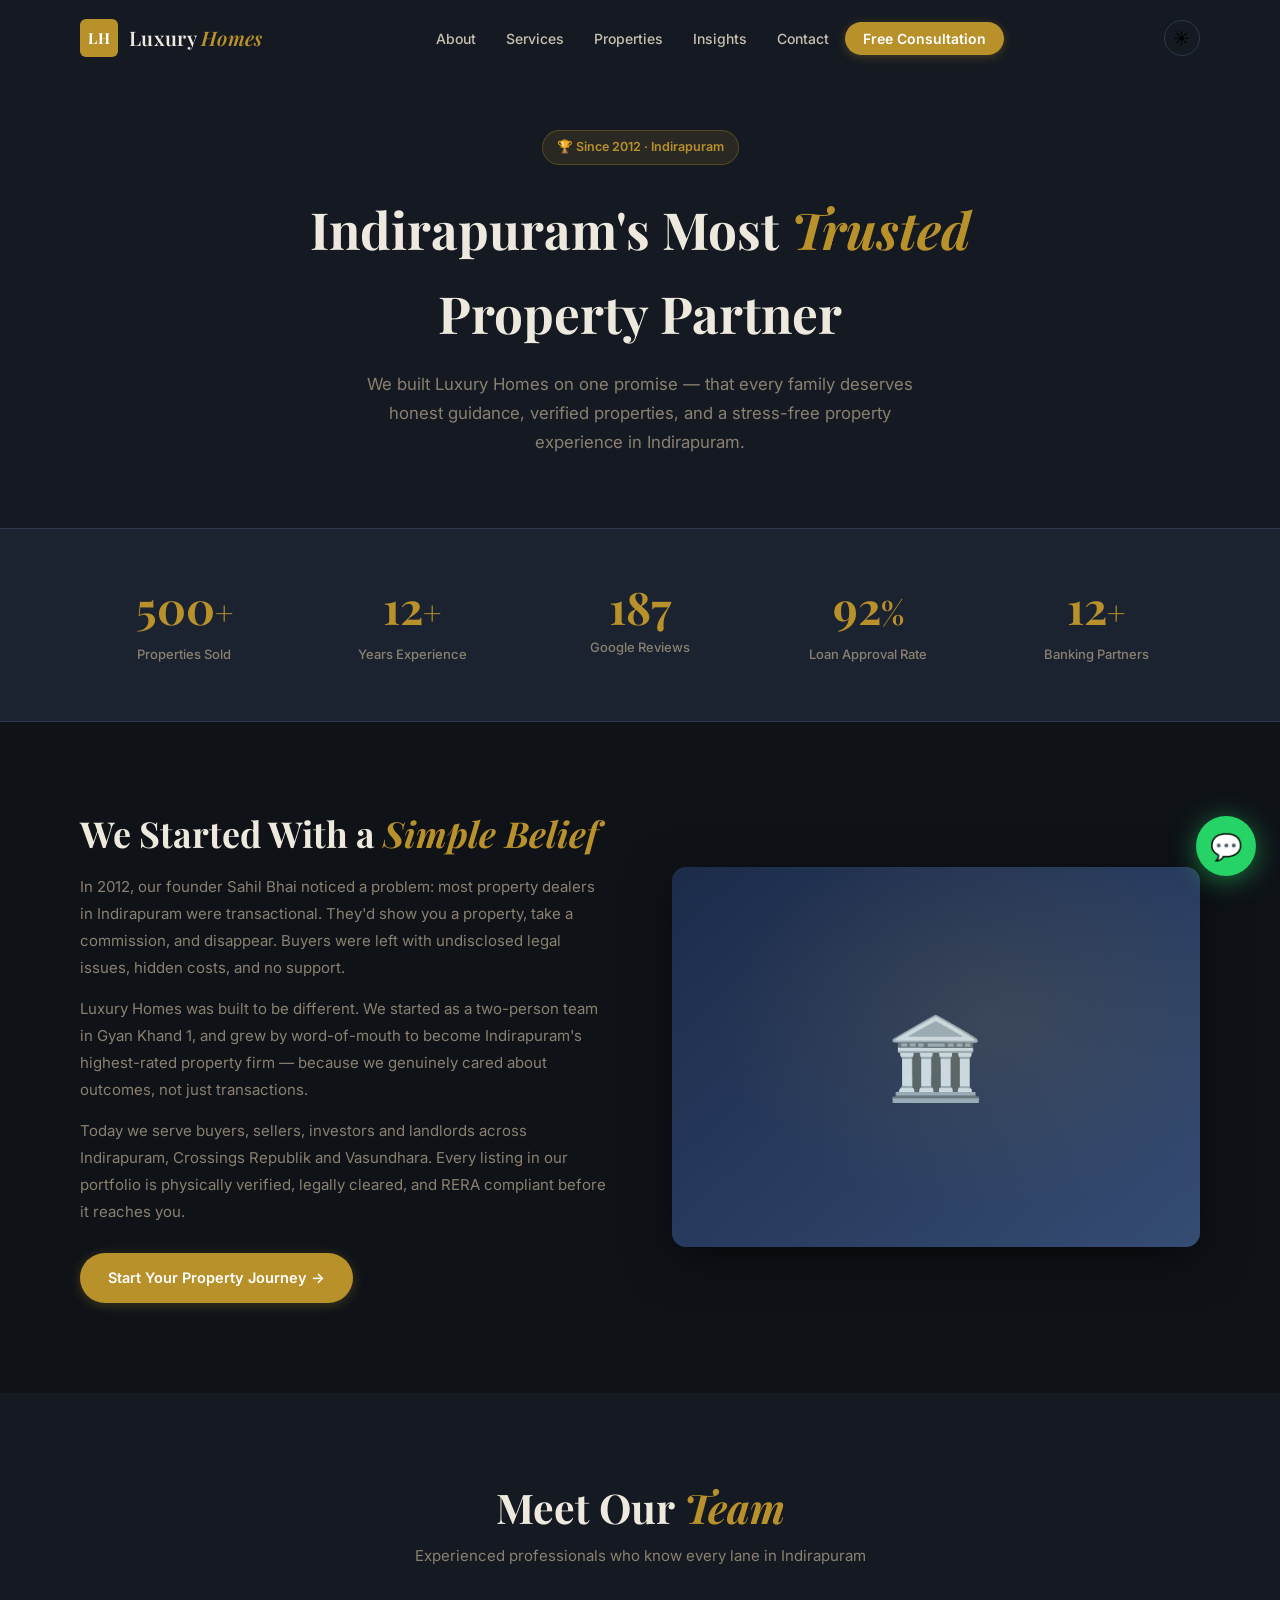
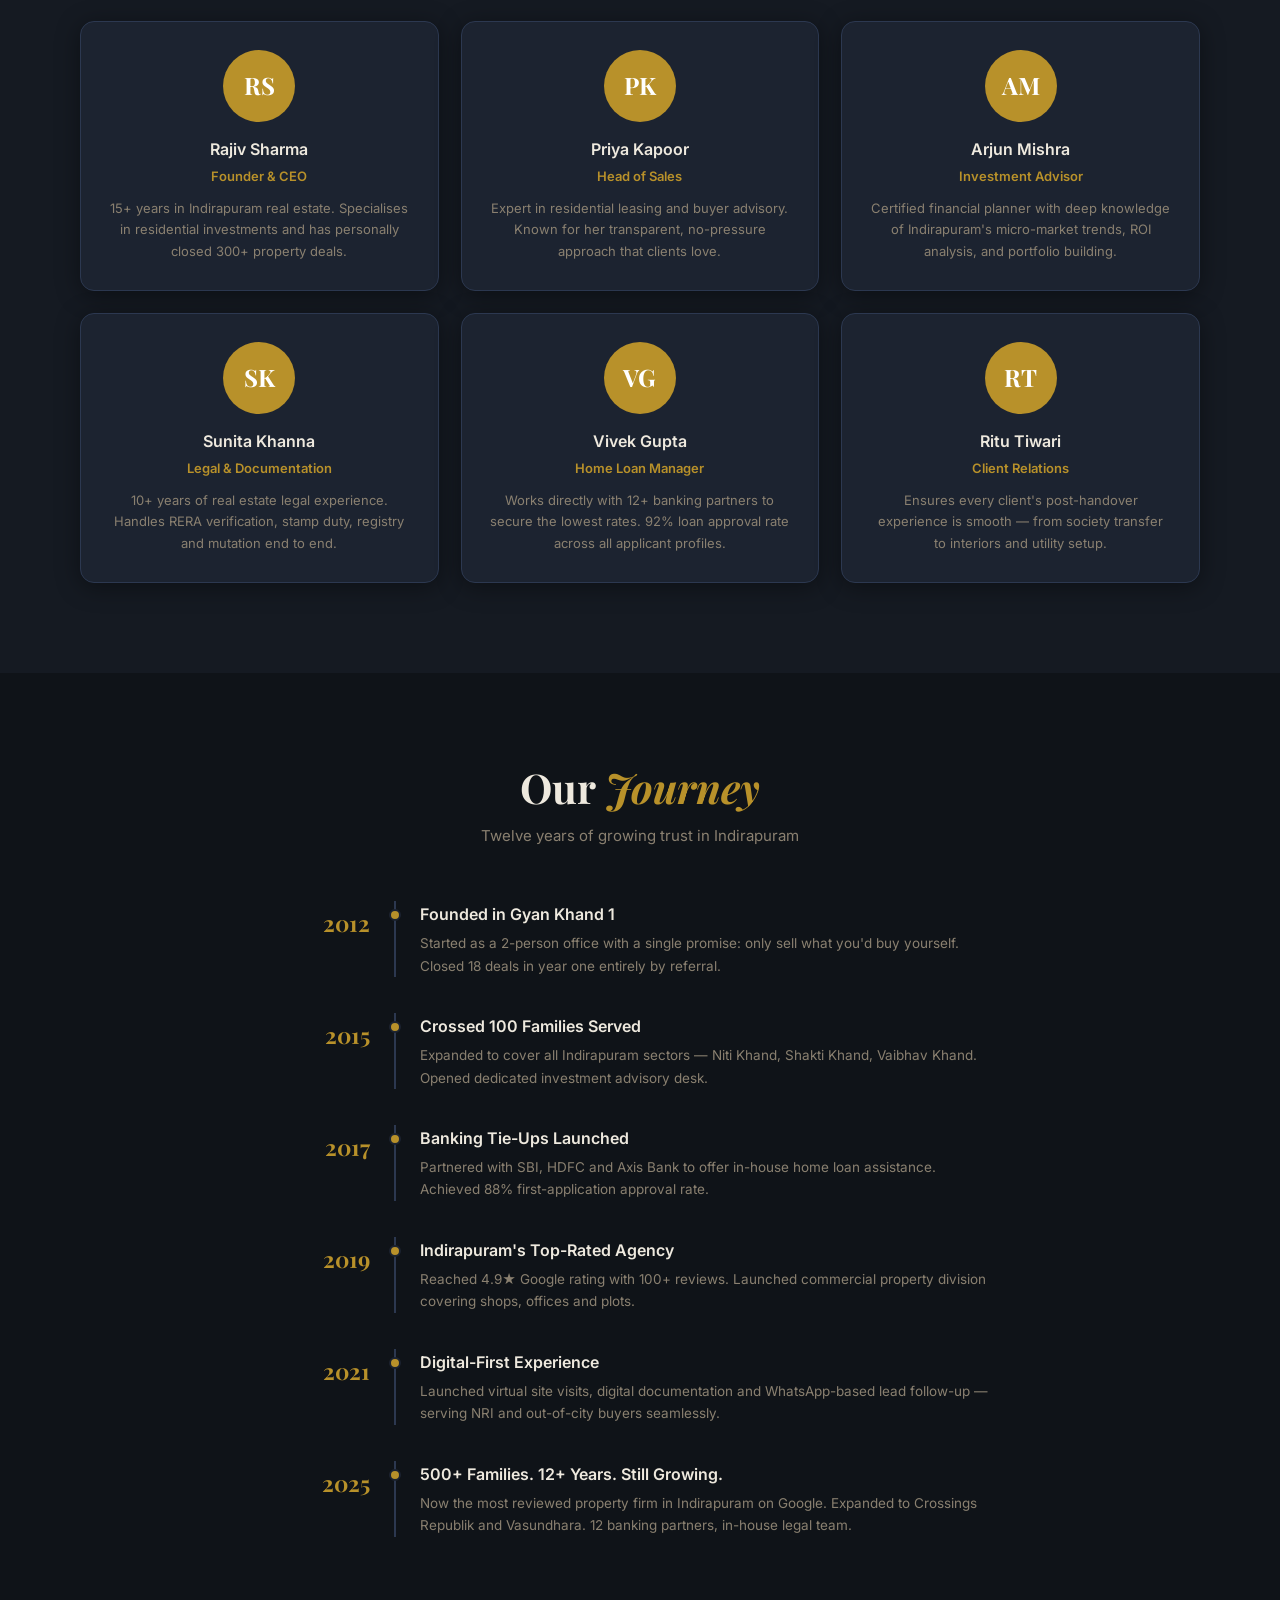
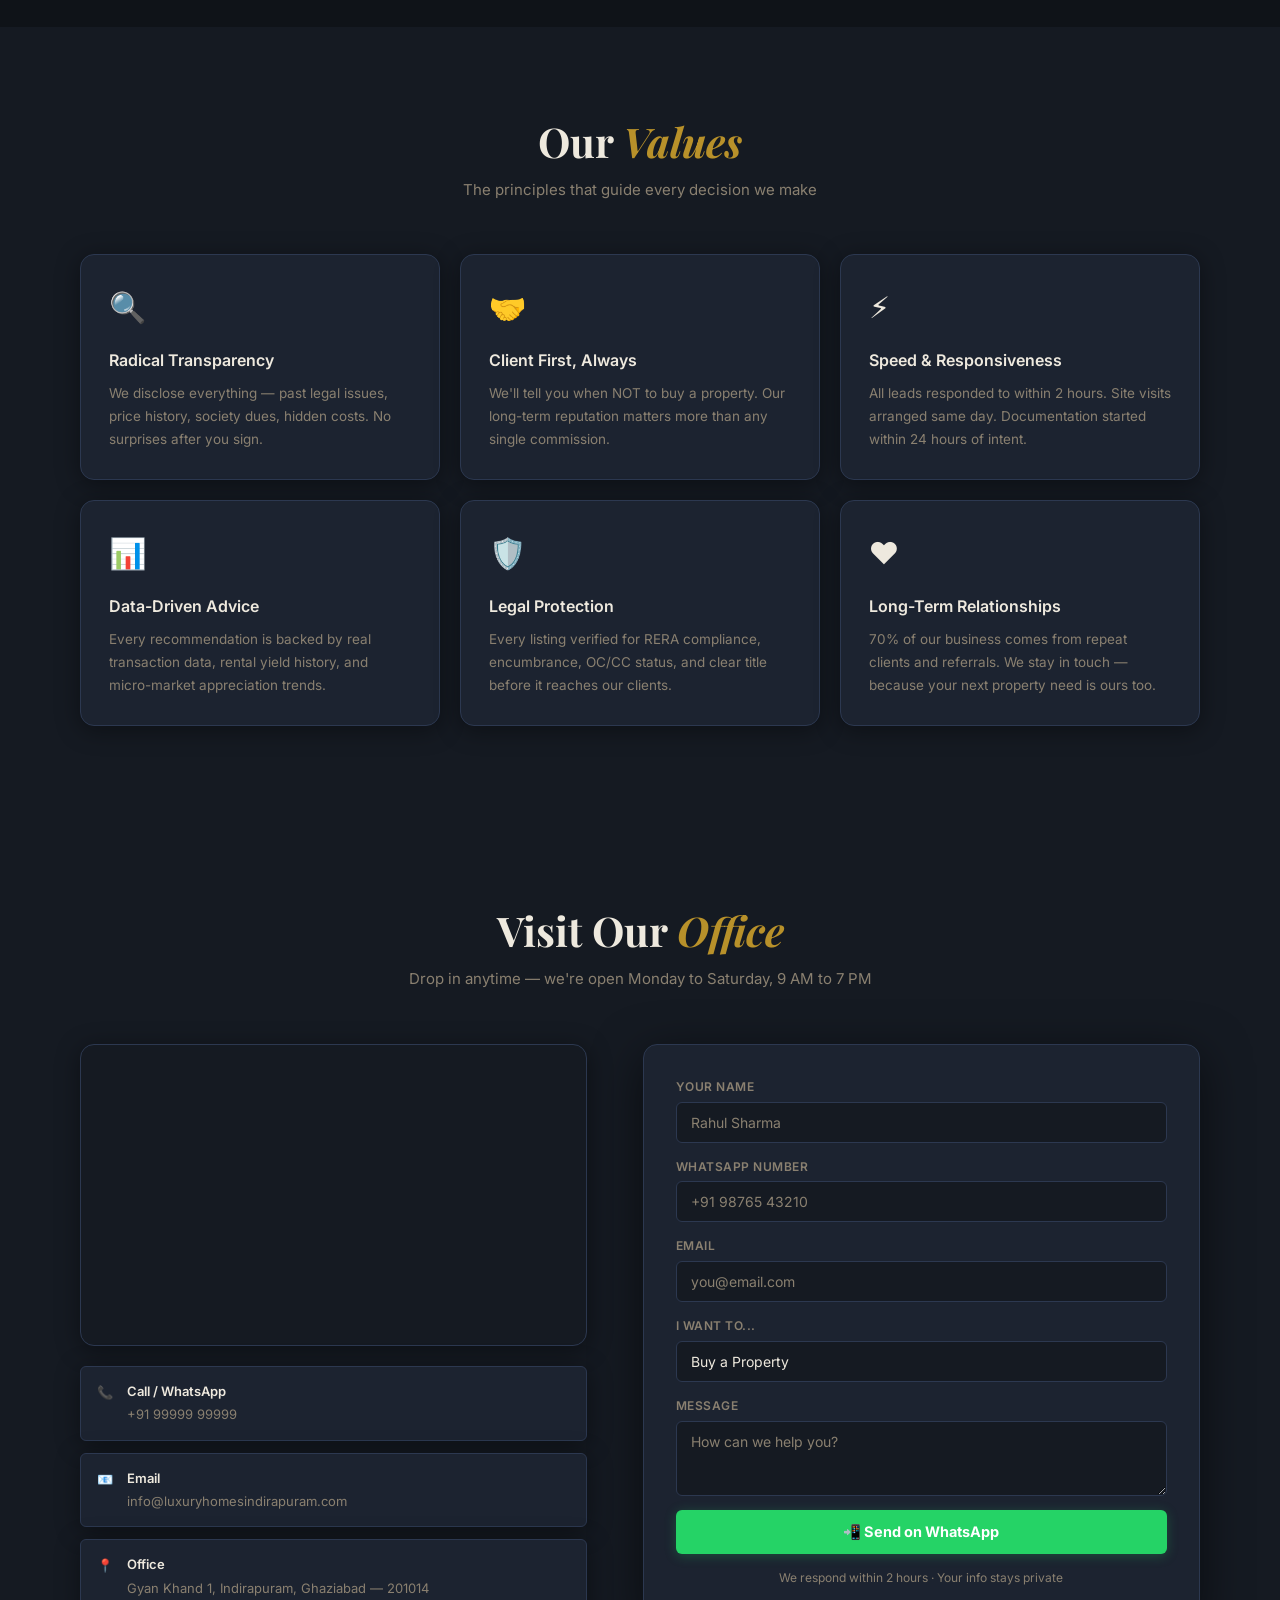
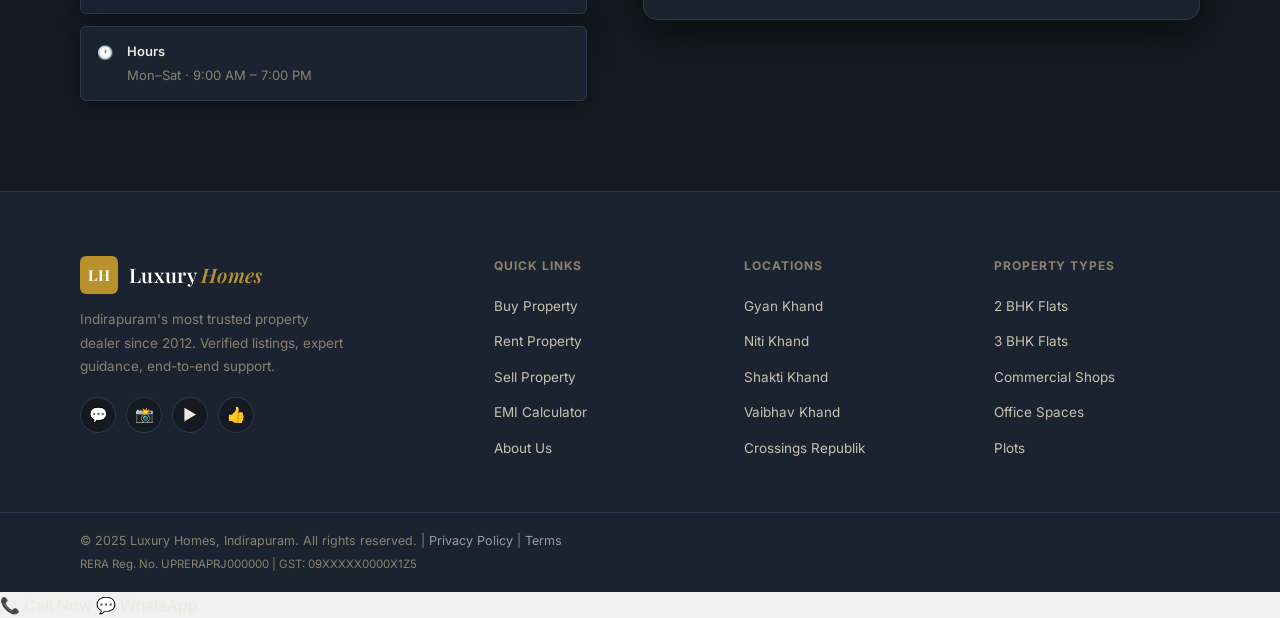
==== commit 165b0c0f: "Update about.html" ====
--- a/about.html
+++ b/about.html
@@ -68,7 +68,7 @@
       <div class="main-container about-grid">
         <div class="about-text">
           <h2>We Started With a <em>Simple Belief</em></h2>
-          <p>In 2012, our founder Rajiv Sharma noticed a problem: most property dealers in Indirapuram were transactional. They'd show you a property, take a commission, and disappear. Buyers were left with undisclosed legal issues, hidden costs, and no support.</p>
+          <p>In 2012, our founder Sahil Bhai noticed a problem: most property dealers in Indirapuram were transactional. They'd show you a property, take a commission, and disappear. Buyers were left with undisclosed legal issues, hidden costs, and no support.</p>
           <p>Luxury Homes was built to be different. We started as a two-person team in Gyan Khand 1, and grew by word-of-mouth to become Indirapuram's highest-rated property firm — because we genuinely cared about outcomes, not just transactions.</p>
           <p>Today we serve buyers, sellers, investors and landlords across Indirapuram, Crossings Republik and Vasundhara. Every listing in our portfolio is physically verified, legally cleared, and RERA compliant before it reaches you.</p>
           <div style="margin-top:28px;">
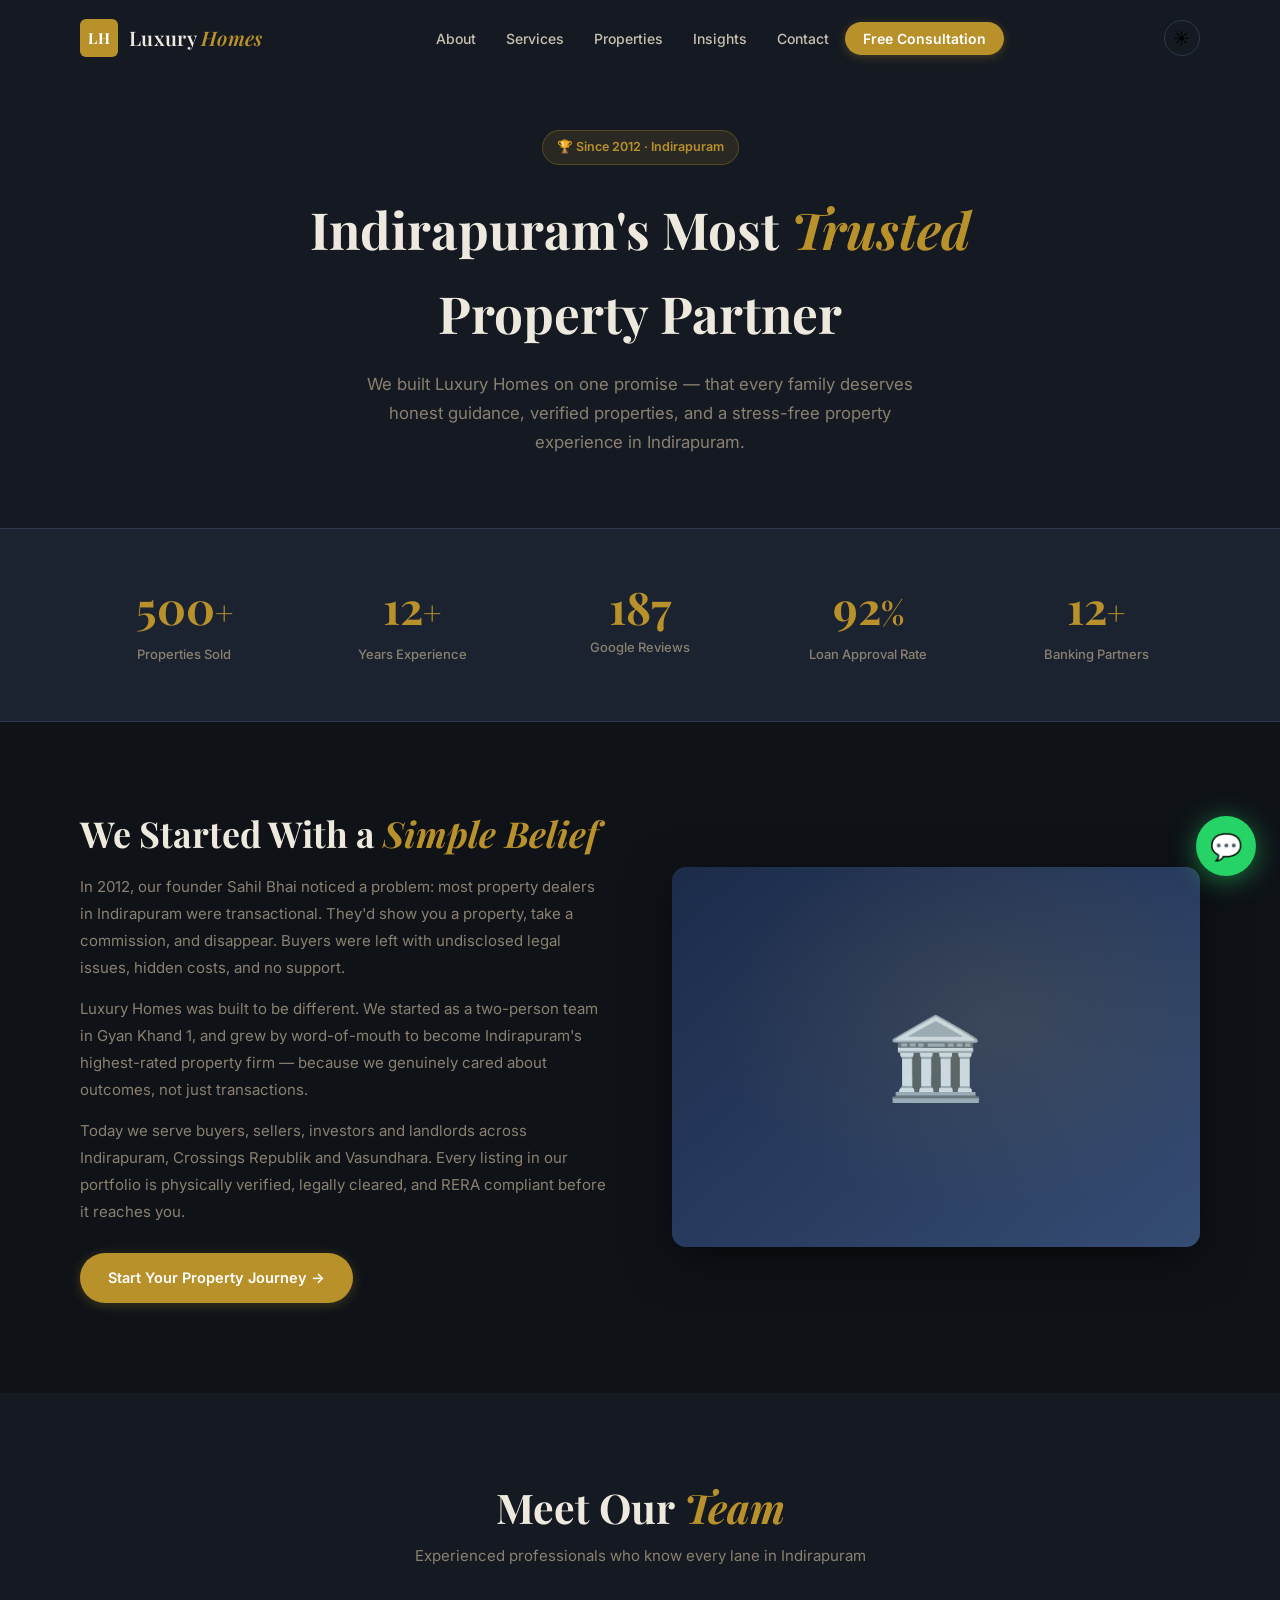
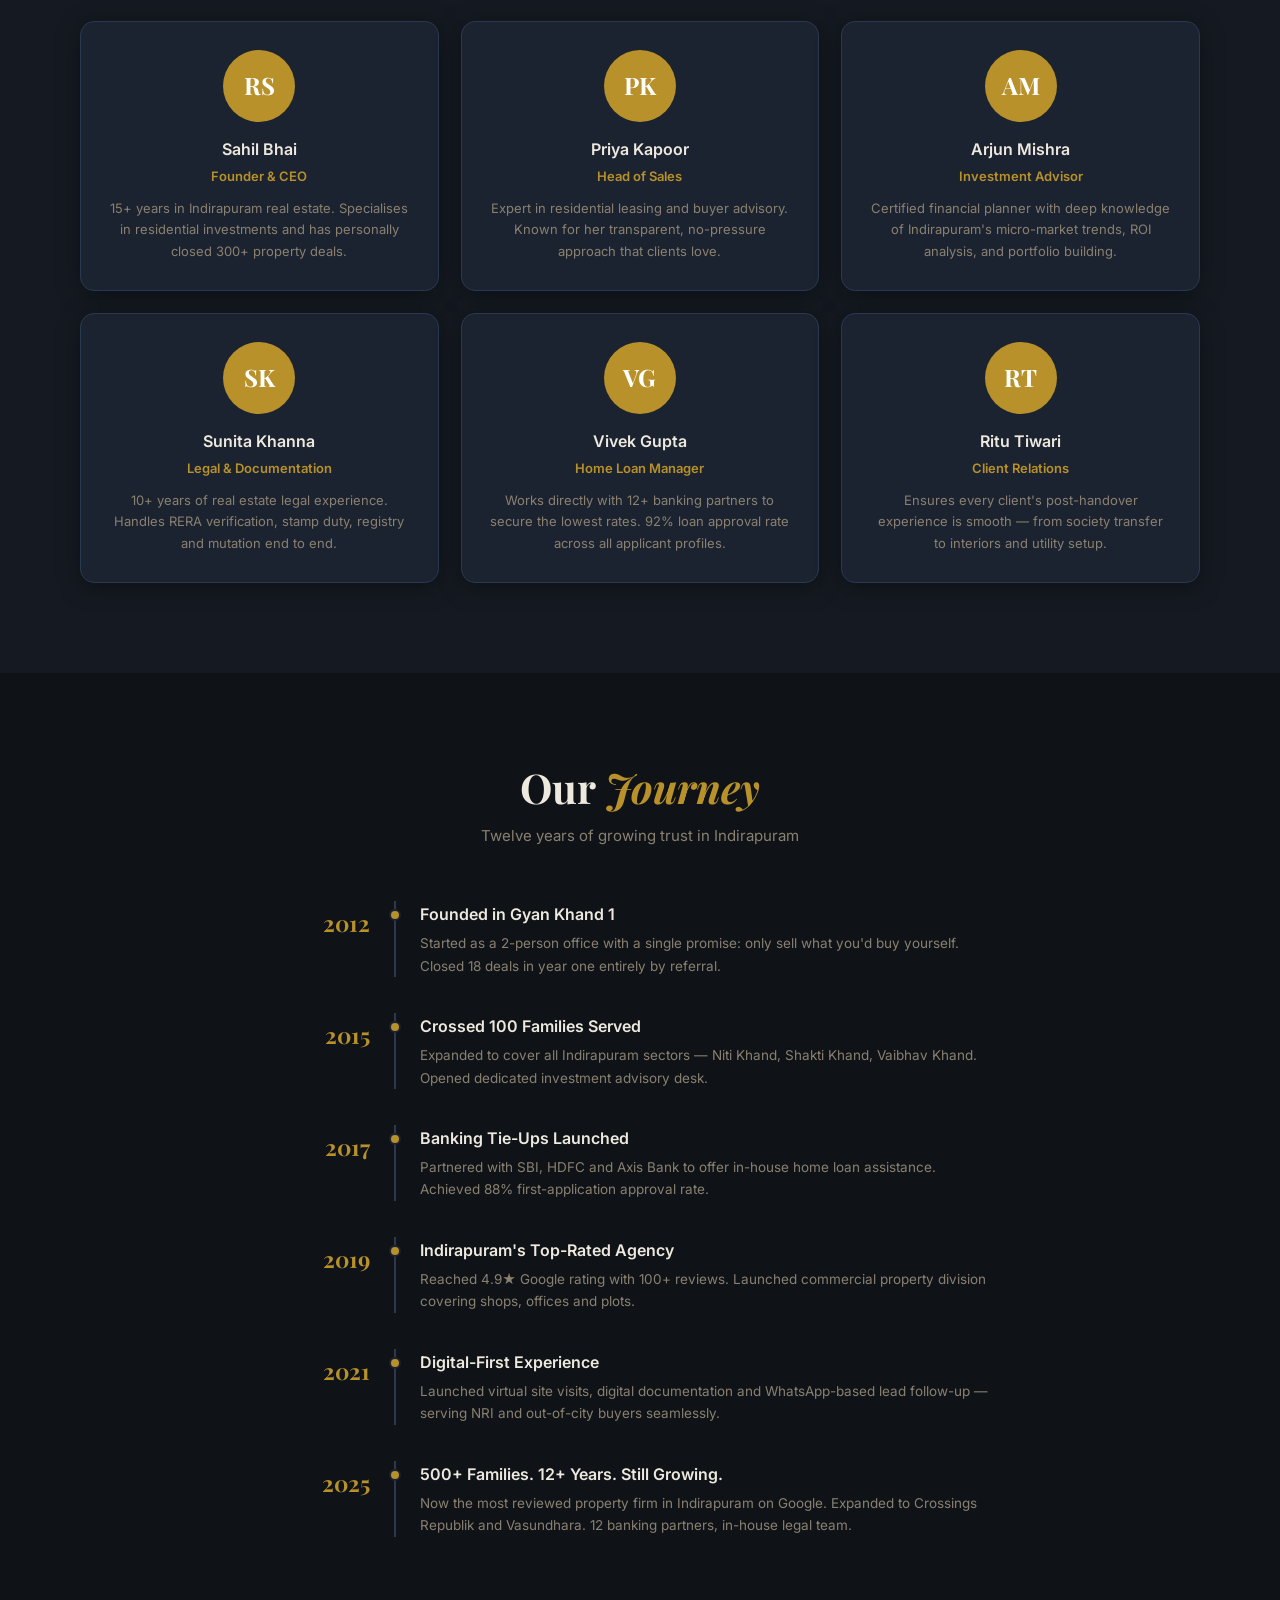
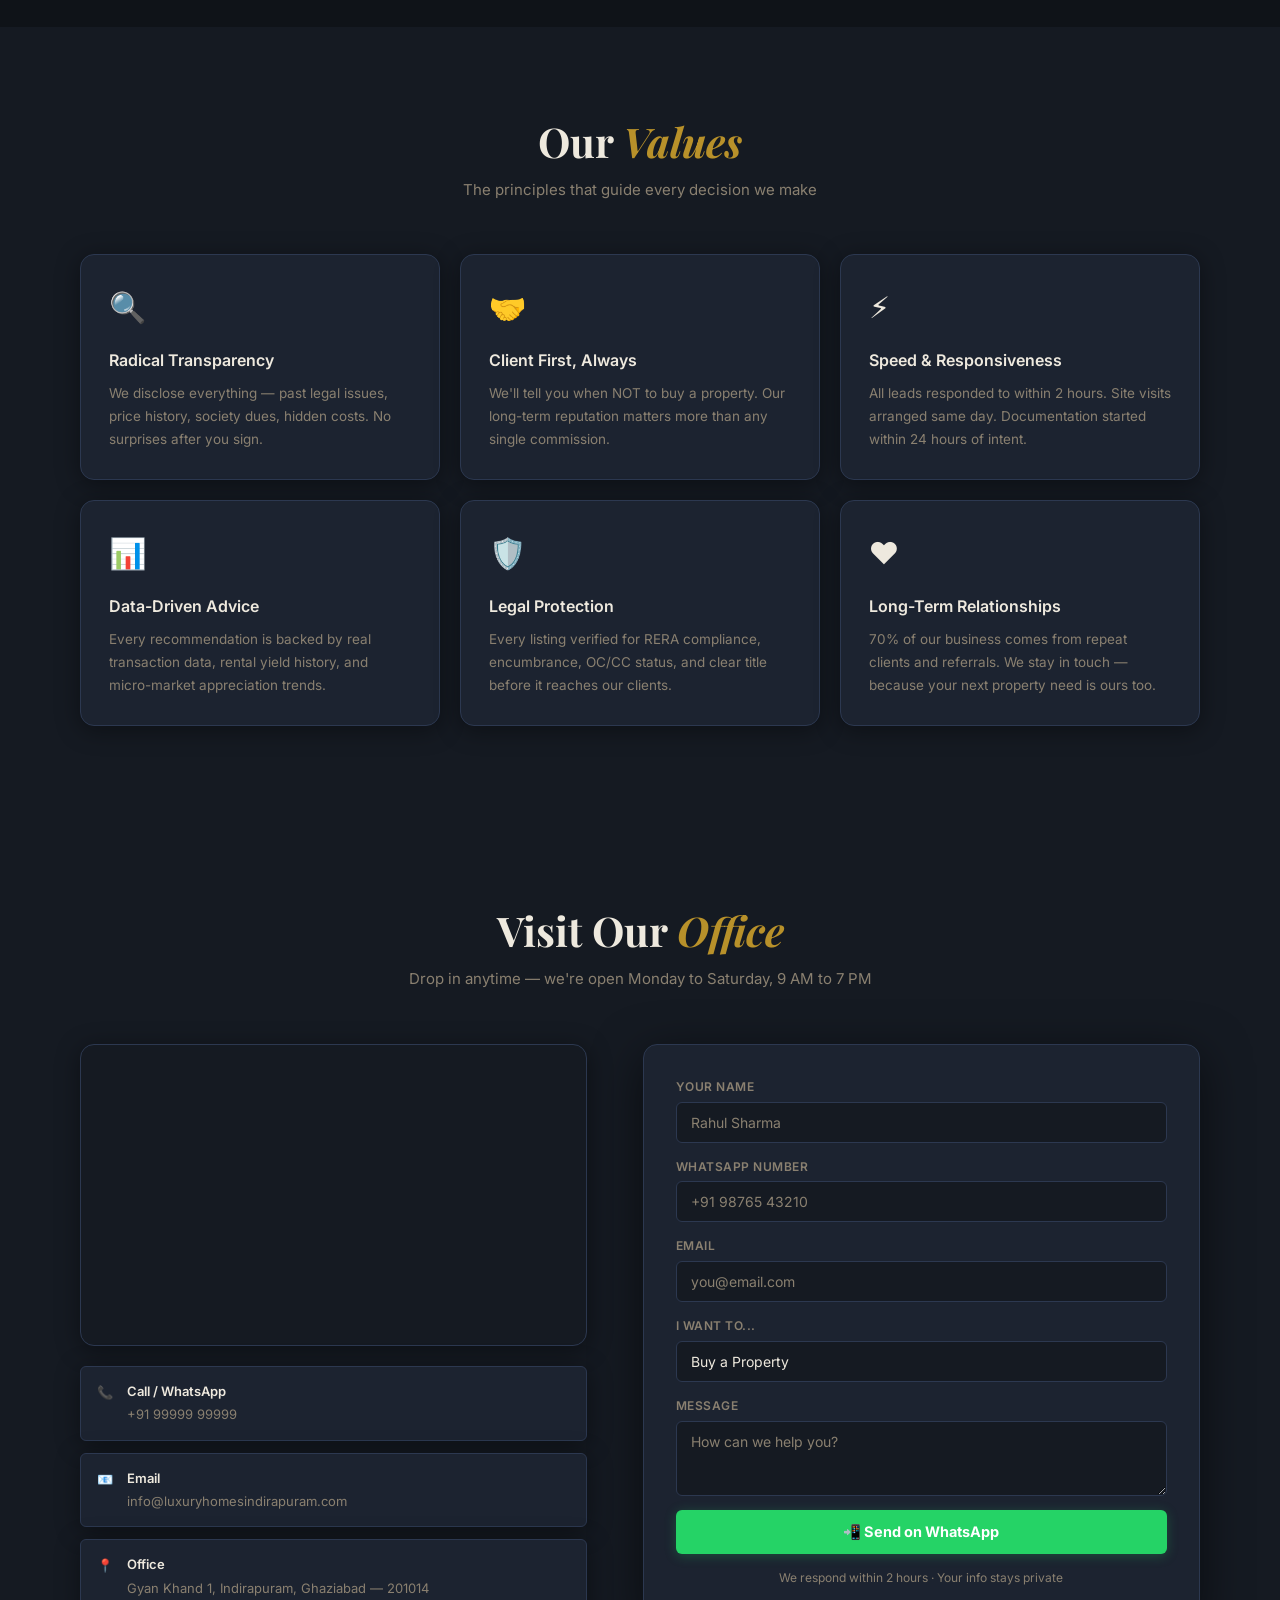
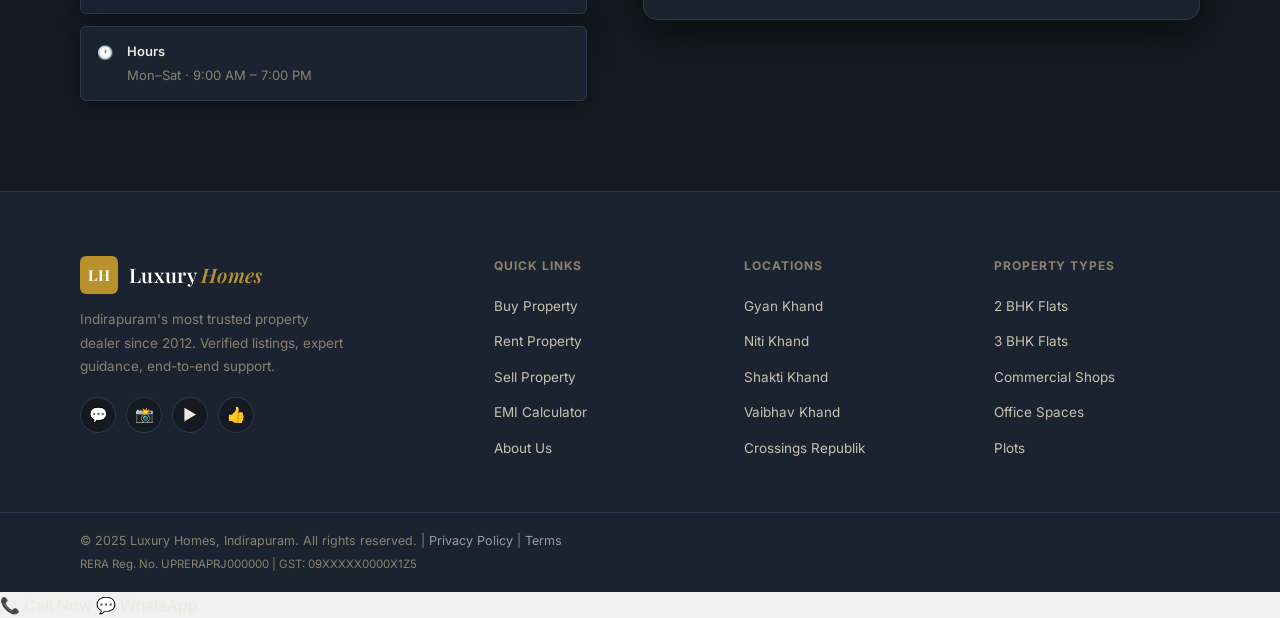
==== commit 0f4b8b01: "Update team member name from Rajiv to Sahil" ====
--- a/about.html
+++ b/about.html
@@ -89,7 +89,7 @@
         <div class="team-grid">
           <div class="team-card reveal">
             <div class="team-avatar">RS</div>
-            <h3>Rajiv Sharma</h3>
+            <h3>Sahil Bhai</h3>
             <div class="role">Founder & CEO</div>
             <p>15+ years in Indirapuram real estate. Specialises in residential investments and has personally closed 300+ property deals.</p>
           </div>
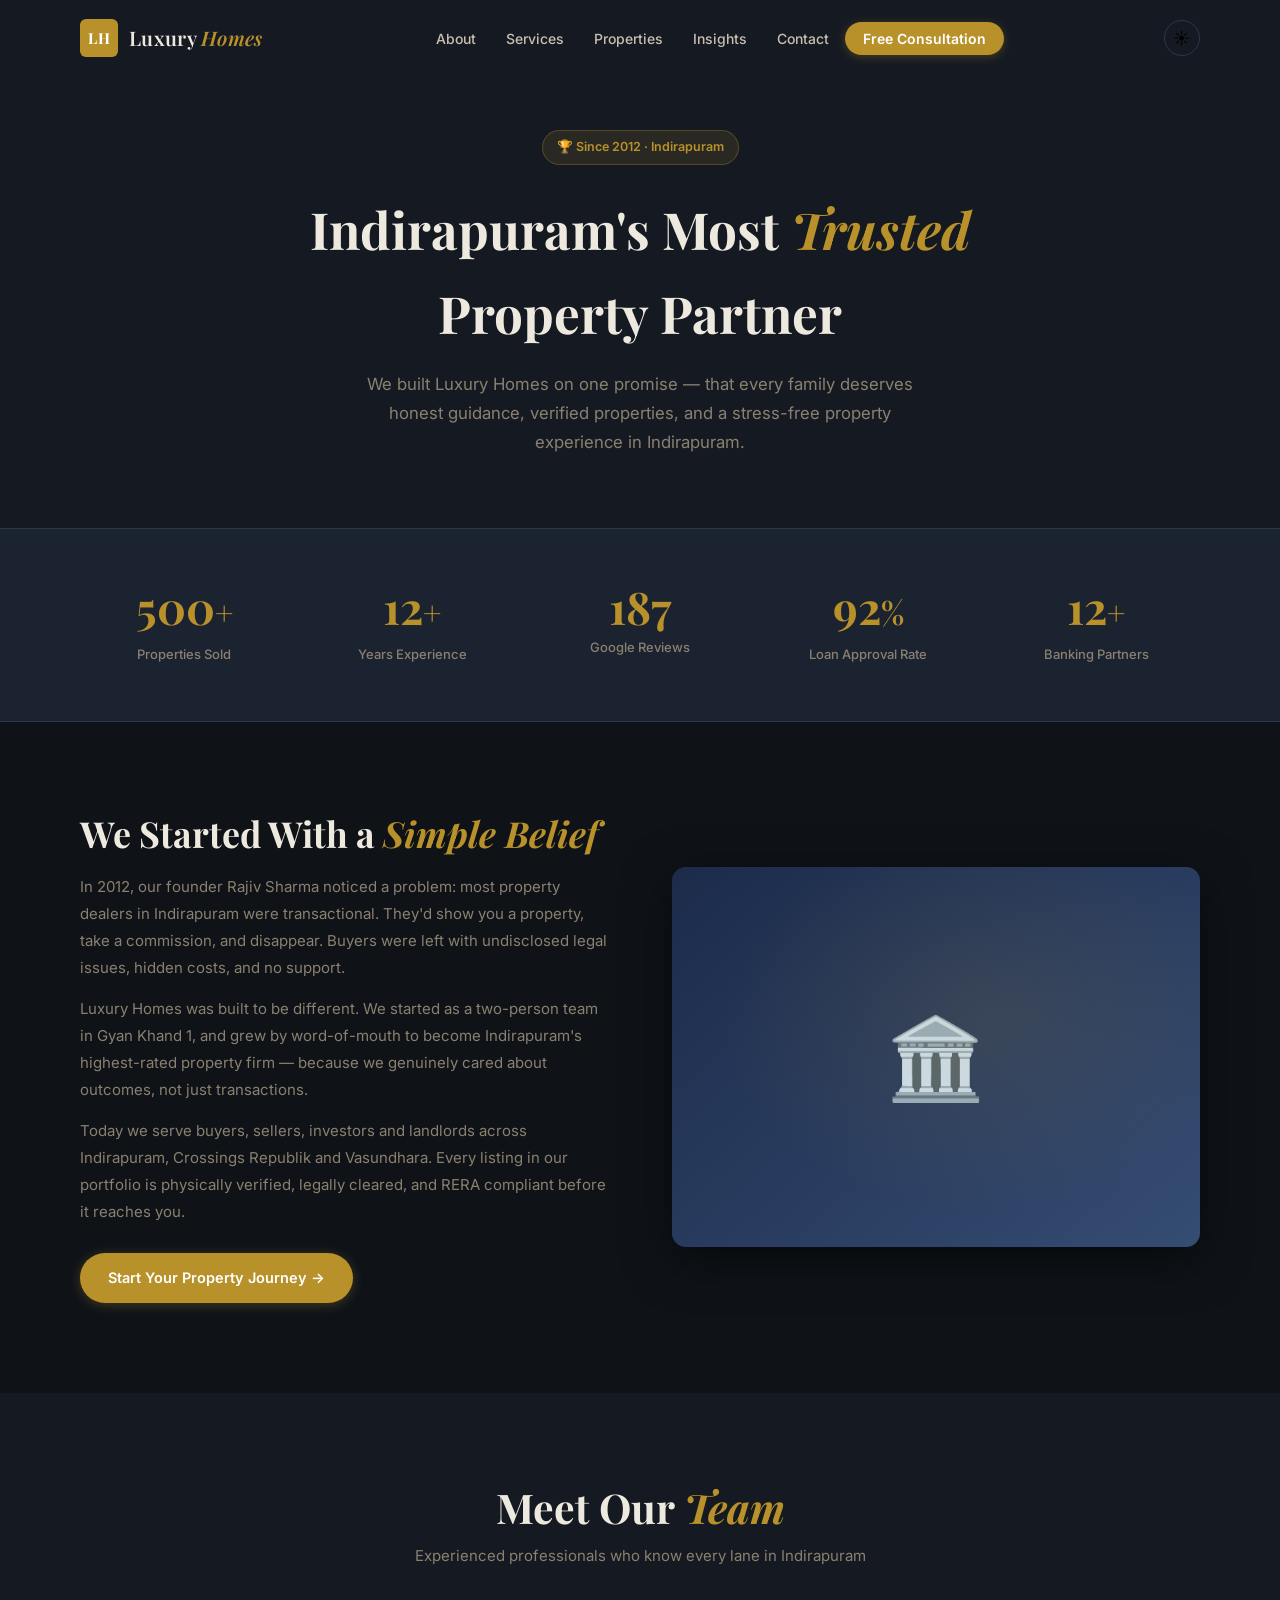
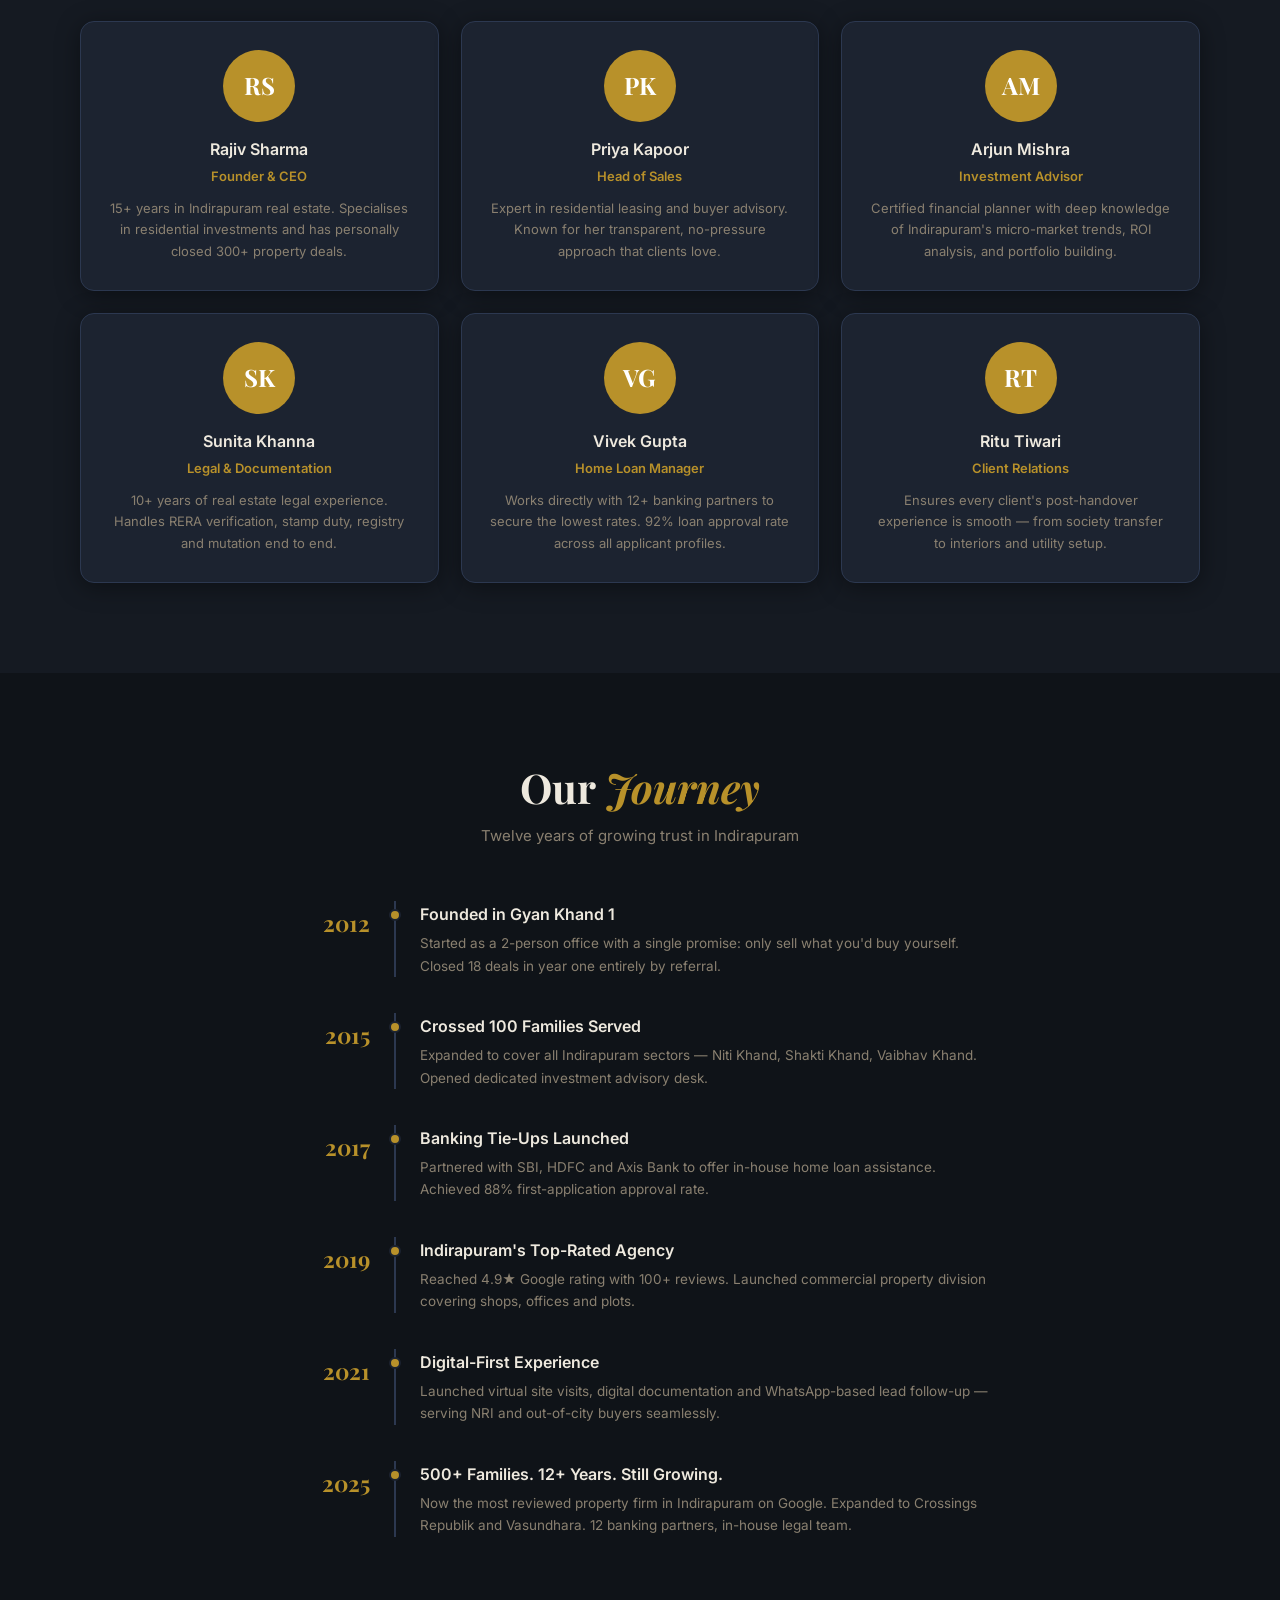
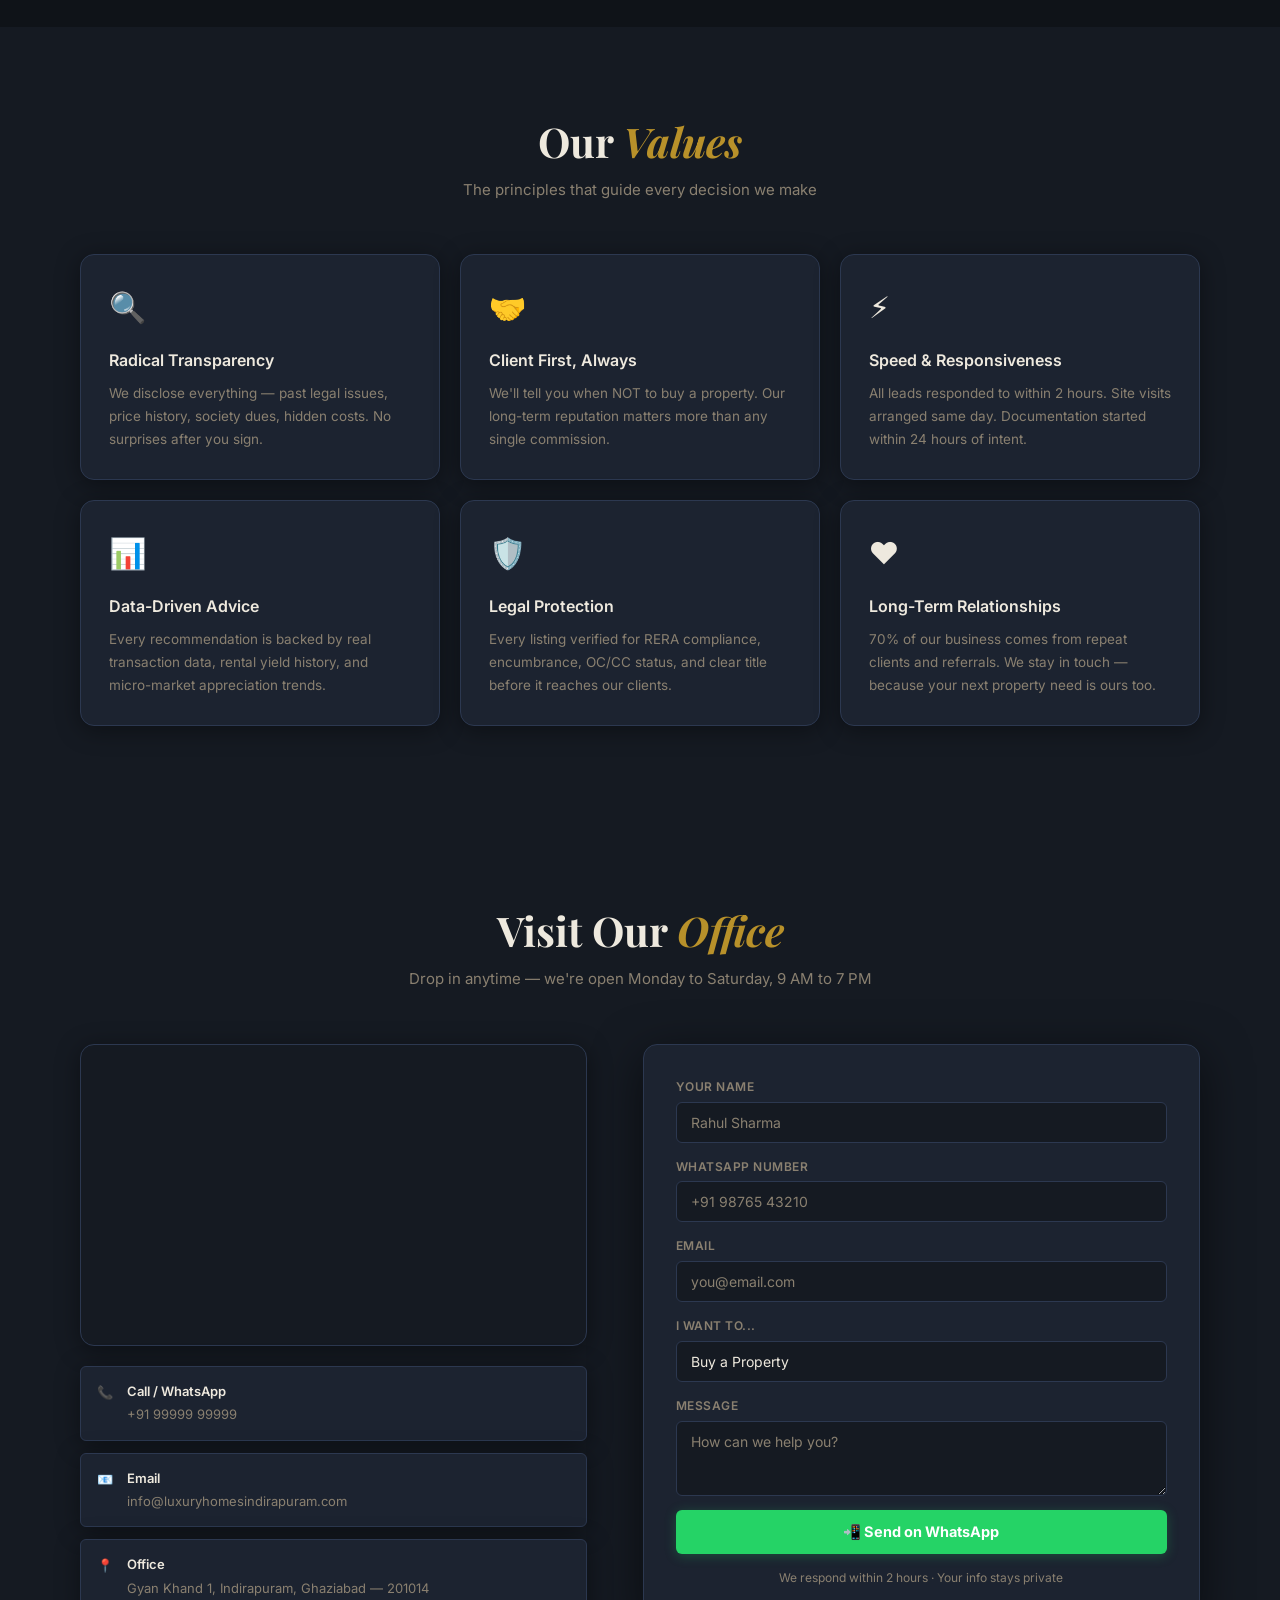
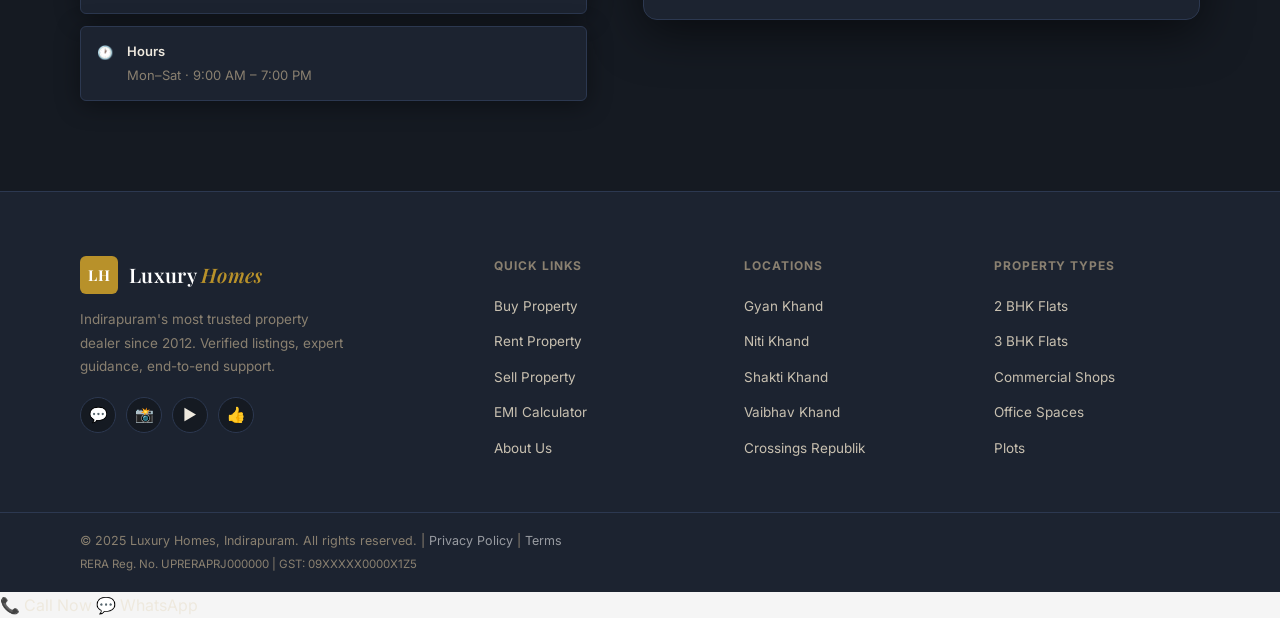
==== commit 66d96197: "Add files via upload" ====
--- a/about.html
+++ b/about.html
@@ -68,7 +68,7 @@
       <div class="main-container about-grid">
         <div class="about-text">
           <h2>We Started With a <em>Simple Belief</em></h2>
-          <p>In 2012, our founder Sahil Bhai noticed a problem: most property dealers in Indirapuram were transactional. They'd show you a property, take a commission, and disappear. Buyers were left with undisclosed legal issues, hidden costs, and no support.</p>
+          <p>In 2012, our founder Rajiv Sharma noticed a problem: most property dealers in Indirapuram were transactional. They'd show you a property, take a commission, and disappear. Buyers were left with undisclosed legal issues, hidden costs, and no support.</p>
           <p>Luxury Homes was built to be different. We started as a two-person team in Gyan Khand 1, and grew by word-of-mouth to become Indirapuram's highest-rated property firm — because we genuinely cared about outcomes, not just transactions.</p>
           <p>Today we serve buyers, sellers, investors and landlords across Indirapuram, Crossings Republik and Vasundhara. Every listing in our portfolio is physically verified, legally cleared, and RERA compliant before it reaches you.</p>
           <div style="margin-top:28px;">
@@ -89,7 +89,7 @@
         <div class="team-grid">
           <div class="team-card reveal">
             <div class="team-avatar">RS</div>
-            <h3>Sahil Bhai</h3>
+            <h3>Rajiv Sharma</h3>
             <div class="role">Founder & CEO</div>
             <p>15+ years in Indirapuram real estate. Specialises in residential investments and has personally closed 300+ property deals.</p>
           </div>
@@ -294,34 +294,6 @@
     <a href="https://wa.me/919999999999" class="scta-whatsapp" target="_blank">💬 WhatsApp</a>
   </div>
 
-  <!-- chat bot -->
-  <button id="lh-chat-btn" onclick="lhToggle()" aria-label="Chat with Priya">
-  <span id="lh-icon">💬</span>
-  <span id="lh-notif">1</span>
-</button>
-
-<div id="lh-chat-window" aria-hidden="true">
-  <div id="lh-chat-head">
-    <div class="lh-head-left">
-      <div class="lh-head-avatar">P</div>
-      <div>
-        <span class="lh-head-name">Priya · Luxury Homes</span>
-        <span class="lh-head-status">● Online — replies instantly</span>
-      </div>
-    </div>
-    <button id="lh-close-btn" onclick="lhToggle()">✕</button>
-  </div>
-  <div id="lh-msgs"></div>
-  <div id="lh-input-row">
-    <input type="text" id="lh-input" placeholder="Type a message..." onkeydown="if(event.key==='Enter')lhFreeText()" autocomplete="off" />
-    <button id="lh-send" onclick="lhFreeText()">
-      <svg width="16" height="16" viewBox="0 0 24 24" fill="none" stroke="currentColor" stroke-width="2.5" stroke-linecap="round" stroke-linejoin="round"><line x1="22" y1="2" x2="11" y2="13"/><polygon points="22 2 15 22 11 13 2 9 22 2"/></svg>
-    </button>
-  </div>
-  <p id="lh-footer">Powered by AI · Your info stays private 🔒</p>
-</div>
-
-
   <script src="main.js"></script>
 </body>
 </html>
--- a/style.css
+++ b/style.css
@@ -1362,39 +1362,79 @@
   align-items: start;
 }
 
-.prop-gallery { display: grid; grid-template-columns: 1fr 1fr; gap: 10px; }
-.gallery-main {
-  grid-column: span 2;
-  height: 320px;
+.prop-carousel { display: flex; flex-direction: column; gap: 10px; }
+.carousel-main {
+  position: relative;
+  height: 380px;
   border-radius: var(--radius);
   background: linear-gradient(140deg,var(--navy) 0%,var(--navy-light) 100%);
-  display: flex; align-items: center; justify-content: center;
-  font-size: 52px;
-  color: var(--gold);
   overflow: hidden;
   box-shadow: var(--shadow-lg);
-  position: relative;
-}
-.gallery-thumb {
-  height: 150px;
-  border-radius: var(--radius-sm);
+  cursor: pointer;
+  user-select: none;
+}
+.carousel-slide {
+  position: absolute; inset: 0;
+  display: flex; align-items: center; justify-content: center;
+  font-size: 64px;
+  color: var(--gold);
+  opacity: 0;
+  transform: scale(1.04);
+  transition: opacity 0.35s ease, transform 0.35s ease;
+  pointer-events: none;
+}
+.carousel-slide.active { opacity: 1; transform: scale(1); pointer-events: auto; }
+.carousel-arrow {
+  position: absolute; top: 50%; transform: translateY(-50%);
+  width: 38px; height: 38px;
+  background: rgba(0,0,0,0.45);
+  color: #fff;
+  border-radius: 50%;
+  font-size: 22px;
+  display: flex; align-items: center; justify-content: center;
+  z-index: 5;
+  transition: background var(--transition);
+  line-height: 1;
+}
+.carousel-arrow:hover { background: rgba(0,0,0,0.7); }
+.carousel-prev { left: 14px; }
+.carousel-next { right: 14px; }
+.carousel-counter {
+  position: absolute; bottom: 12px; right: 14px;
+  background: rgba(0,0,0,0.5);
+  color: #fff;
+  font-size: 12px;
+  font-weight: 600;
+  padding: 4px 10px;
+  border-radius: 50px;
+  z-index: 5;
+}
+.carousel-thumbs { display: grid; grid-template-columns: repeat(5, 1fr); gap: 8px; }
+.carousel-thumb {
+  height: 64px;
+  border-radius: var(--radius-xs);
   background: var(--bg-3);
   display: flex; align-items: center; justify-content: center;
-  font-size: 30px;
-  border: 1px solid var(--border);
-  overflow: hidden;
+  font-size: 22px;
+  border: 2px solid transparent;
   cursor: pointer;
   transition: var(--transition);
-}
-.gallery-thumb:hover { border-color: var(--gold); }
-.gallery-thumb.map-thumb {
+  opacity: 0.6;
+}
+.carousel-thumb:hover { opacity: 0.85; }
+.carousel-thumb.active { border-color: var(--gold); opacity: 1; }
+.carousel-thumb.map-thumb {
   background: #e8f0e8;
-  font-size: 14px;
-  color: var(--text-2);
   flex-direction: column;
-  gap: 6px;
-}
-[data-theme="dark"] .gallery-thumb.map-thumb { background: var(--bg-3); color: var(--text-2); }
+  gap: 2px;
+}
+[data-theme="dark"] .carousel-thumb.map-thumb { background: var(--bg-3); }
+
+/* Property card image carousel — homepage grid */
+.prop-img-carousel { position: relative; overflow: hidden; }
+.prop-img-carousel .carousel-arrow { width: 28px; height: 28px; font-size: 16px; }
+.prop-img-carousel .carousel-prev { left: 8px; }
+.prop-img-carousel .carousel-next { right: 8px; }
 
 .prop-info-card {
   background: var(--surface);
@@ -1421,52 +1461,6 @@
   border-radius: var(--radius-xs);
   padding: 11px 12px;
 }
-.pqf span { font-size: 11px; color: var(--text-3); text-transform: uppercase; letter-spacing: 0.4px; font-weight: 600; display: block; margin-bottom: 3px; }
-.pqf strong { font-size: 14px; color: var(--text); font-weight: 600; }
-.prop-get-quote {
-  width: 100%;
-  padding: 14px;
-  background: var(--gold);
-  color: #fff;
-  border-radius: var(--radius-xs);
-  font-size: 15px;
-  font-weight: 700;
-  margin-bottom: 9px;
-  transition: var(--transition);
-  box-shadow: 0 2px 12px rgba(184,145,42,0.30);
-}
-.prop-get-quote:hover { background: var(--gold-light); transform: translateY(-1px); }
-.prop-whatsapp-btn {
-  display: block;
-  width: 100%;
-  padding: 12px;
-  background: #25D366;
-  color: #fff;
-  border-radius: var(--radius-xs);
-  font-size: 14px;
-  font-weight: 700;
-  text-align: center;
-  margin-bottom: 14px;
-  transition: background var(--transition);
-}
-.prop-whatsapp-btn:hover { background: #20bd5a; }
-.prop-card-note { font-size: 12px; color: var(--text-3); text-align: center; }
-
-.prop-detail-body { padding: 60px 0 90px; background: var(--bg); }
-.prop-body-grid { display: grid; grid-template-columns: 1fr 380px; gap: 40px; align-items: start; }
-
-.prop-section { margin-bottom: 44px; }
-.prop-section h2 {
-  font-family: var(--font-display);
-  font-size: 1.6rem;
-  color: var(--navy);
-  margin-bottom: 18px;
-  padding-bottom: 12px;
-  border-bottom: 1px solid var(--border);
-  font-weight: 700;
-}
-[data-theme="dark"] .prop-section h2 { color: var(--text); }
-.prop-section p { font-size: 14.5px; color: var(--text-2); line-height: 1.8; }
 
 .amenities-grid { display: grid; grid-template-columns: repeat(3, 1fr); gap: 10px; }
 .amenity {
@@ -1569,6 +1563,7 @@
 }
 
 @media (max-width: 768px) {
+  body {margin-top: 15px;}
   .nav-links { display: none; }
   .hamburger { display: flex; }
   .lead-options { grid-template-columns: 1fr 1fr; }
@@ -1610,155 +1605,286 @@
   .search-tabs { flex-wrap: wrap; }
 }
 
-/*============================
-         chatbot css
-=============================*/
-* { margin:0; padding:0; box-sizing:border-box; }
-    body { font-family:'Inter',system-ui,sans-serif; background:#f0f0f0; min-height:100vh; }
+
+ * { margin:0; padding:0; box-sizing:border-box; }
+    body { font-family:'Inter',system-ui,sans-serif; background:#f5f5f5; min-height:100vh; }
 
     #lh-chat-btn {
-      position:fixed; bottom:24px; right:24px; width:60px; height:60px;
-      border-radius:50%; background:#25D366; border:none; cursor:pointer;
+      position:fixed; bottom:24px; right:24px;
+      width:60px; height:60px; border-radius:50%;
+      background:#25D366; border:none; cursor:pointer;
       font-size:26px; display:flex; align-items:center; justify-content:center;
-      box-shadow:0 4px 24px rgba(37,211,102,0.50); transition:transform 0.2s; z-index:9999;
+      box-shadow:0 4px 24px rgba(37,211,102,0.50);
+      transition:transform 0.2s; z-index:9999; position:fixed;
     }
     #lh-chat-btn:hover { transform:scale(1.08); }
+
     #lh-notif {
-      position:absolute; top:-3px; right:-3px; width:21px; height:21px;
-      background:#ef4444; color:#fff; border-radius:50%; font-size:11px;
-      font-weight:700; display:none; align-items:center; justify-content:center; border:2px solid #fff;
+      position:absolute; top:-3px; right:-3px;
+      width:21px; height:21px; background:#ef4444; color:#fff;
+      border-radius:50%; font-size:11px; font-weight:700;
+      display:none; align-items:center; justify-content:center;
+      border:2px solid #fff;
     }
 
     #lh-chat-window {
-      position:fixed; bottom:96px; right:24px; width:360px; background:#fff;
-      border:1px solid #e5e7eb; border-radius:20px; overflow:hidden;
-      box-shadow:0 20px 60px rgba(0,0,0,0.18); display:none; flex-direction:column;
-      z-index:9999; animation:lhUp 0.28s ease; max-height:620px;
+      position:fixed; bottom:96px; right:24px; width:350px;
+      background:#fff; border:1px solid #e5e7eb; border-radius:20px;
+      overflow:hidden; box-shadow:0 20px 60px rgba(0,0,0,0.18);
+      display:none; flex-direction:column; z-index:9999;
+      animation:lhUp 0.28s ease; max-height:560px;
     }
     #lh-chat-window.open { display:flex; }
-    @keyframes lhUp { from{opacity:0;transform:translateY(14px) scale(0.97)} to{opacity:1;transform:translateY(0) scale(1)} }
+    @keyframes lhUp {
+      from { opacity:0; transform:translateY(14px) scale(0.97); }
+      to   { opacity:1; transform:translateY(0) scale(1); }
+    }
 
     #lh-chat-head {
       background:#1C2B4A; padding:14px 16px;
       display:flex; justify-content:space-between; align-items:center; flex-shrink:0;
     }
     .lh-head-left { display:flex; align-items:center; gap:11px; }
-    .lh-head-avatar { width:38px; height:38px; background:#B8912A; color:#fff; border-radius:50%; display:flex; align-items:center; justify-content:center; font-weight:700; font-size:16px; flex-shrink:0; }
+    .lh-head-avatar {
+      width:38px; height:38px; background:#B8912A; color:#fff;
+      border-radius:50%; display:flex; align-items:center; justify-content:center;
+      font-weight:700; font-size:16px; flex-shrink:0;
+    }
     .lh-head-name { color:#fff; font-size:14px; font-weight:600; display:block; }
     .lh-head-status { color:#86efac; font-size:11px; }
-    #lh-close-btn { background:transparent; border:none; color:rgba(255,255,255,0.65); font-size:18px; cursor:pointer; padding:4px; }
+    #lh-close-btn {
+      background:transparent; border:none; color:rgba(255,255,255,0.65);
+      font-size:18px; cursor:pointer; padding:4px; transition:color 0.2s;
+    }
     #lh-close-btn:hover { color:#fff; }
 
     #lh-msgs {
-      flex:1; overflow-y:auto; padding:14px 12px; display:flex;
-      flex-direction:column; gap:10px; background:#f9f8f6; max-height:450px;
+      flex:1; overflow-y:auto; padding:16px 12px;
+      display:flex; flex-direction:column; gap:12px;
+      background:#f9f8f6; scroll-behavior:smooth; max-height:360px;
     }
     #lh-msgs::-webkit-scrollbar { width:4px; }
     #lh-msgs::-webkit-scrollbar-thumb { background:#ddd; border-radius:4px; }
 
-    /* BOT / USER ROWS */
     .lh-row { display:flex; gap:7px; align-items:flex-end; }
     .lh-row.bot  { justify-content:flex-start; }
     .lh-row.user { justify-content:flex-end; }
-    .lh-mini-avatar { width:28px; height:28px; background:#1C2B4A; color:#fff; border-radius:50%; display:flex; align-items:center; justify-content:center; font-size:11px; font-weight:700; flex-shrink:0; }
-    .lh-bubble { padding:10px 13px; border-radius:16px 16px 16px 3px; max-width:86%; background:#fff; border:1px solid #e5e7eb; box-shadow:0 1px 4px rgba(0,0,0,0.06); }
-    .lh-row.user .lh-bubble { background:#1C2B4A; border-color:transparent; border-radius:16px 16px 3px 16px; }
+
+    .lh-mini-avatar {
+      width:28px; height:28px; background:#1C2B4A; color:#fff;
+      border-radius:50%; display:flex; align-items:center; justify-content:center;
+      font-size:11px; font-weight:700; flex-shrink:0;
+    }
+
+    .lh-bubble {
+      padding:10px 13px; border-radius:16px 16px 16px 3px;
+      max-width:82%; background:#fff; border:1px solid #e5e7eb;
+      box-shadow:0 1px 4px rgba(0,0,0,0.06);
+    }
+    .lh-row.user .lh-bubble {
+      background:#1C2B4A; border-color:transparent;
+      border-radius:16px 16px 3px 16px;
+    }
     .lh-bubble p { font-size:13.5px; line-height:1.6; margin:0; color:#1a1a1a; }
     .lh-row.user .lh-bubble p { color:#fff; }
     .lh-time { font-size:10px; color:#9ca3af; margin-top:4px; display:block; }
     .lh-row.user .lh-time { color:rgba(255,255,255,0.55); }
 
-    /* OPTION BUTTONS */
-    .lh-options { display:flex; flex-wrap:wrap; gap:7px; padding:2px 0 2px 35px; }
-    .lh-opt-btn {
-      background:#fff; border:1.5px solid #1C2B4A; color:#1C2B4A;
-      padding:7px 14px; border-radius:50px; font-size:12.5px; font-weight:600;
-      cursor:pointer; font-family:inherit; transition:all 0.18s; white-space:nowrap;
-    }
-    .lh-opt-btn:hover, .lh-opt-btn:active { background:#1C2B4A; color:#fff; }
-    .lh-opt-btn.gold { border-color:#B8912A; color:#B8912A; }
-    .lh-opt-btn.gold:hover { background:#B8912A; color:#fff; }
-    .lh-opt-btn.green { border-color:#25D366; color:#25D366; }
-    .lh-opt-btn.green:hover { background:#25D366; color:#fff; }
-
-    /* PROPERTY CARD in chat */
-    .lh-prop-card {
-      margin-left:35px;
-      background:#fff;
-      border:1.5px solid #e5e7eb;
-      border-radius:14px;
-      overflow:hidden;
-      box-shadow:0 2px 12px rgba(0,0,0,0.08);
-      max-width:290px;
-    }
-    .lh-prop-card-head {
-      background:#1C2B4A;
-      padding:12px 14px;
-      display:flex;
-      justify-content:space-between;
-      align-items:center;
-    }
-    .lh-prop-card-head .ptitle { color:#fff; font-size:13px; font-weight:600; }
-    .lh-prop-card-head .pprice { color:#B8912A; font-size:14px; font-weight:700; }
-    .lh-prop-card-body { padding:12px 14px; }
-    .lh-prop-loc { font-size:12px; color:#666; margin-bottom:8px; }
-    .lh-prop-tags { display:flex; flex-wrap:wrap; gap:5px; margin-bottom:10px; }
-    .lh-prop-tags span { font-size:11px; background:#f5f5f5; border:1px solid #e8e8e8; color:#555; padding:3px 8px; border-radius:50px; }
-    .lh-prop-interested {
-      width:100%; padding:9px; background:#B8912A; color:#fff;
-      border:none; border-radius:8px; font-size:13px; font-weight:700;
-      cursor:pointer; font-family:inherit; transition:background 0.18s;
-    }
-    .lh-prop-interested:hover { background:#D4A843; }
-    .lh-prop-interested.selected { background:#25D366; }
-
-    /* INPUT STEP */
-    .lh-input-step { display:flex; flex-direction:column; gap:8px; padding:2px 0 2px 35px; }
-    .lh-input-step input {
-      background:#fff; border:1.5px solid #e2ddd4; border-radius:10px;
-      padding:10px 14px; font-size:13.5px; color:#1a1a1a;
-      font-family:inherit; outline:none; transition:border-color 0.2s; width:100%;
-    }
-    .lh-input-step input:focus { border-color:#B8912A; }
-    .lh-input-step input.error { border-color:#ef4444; }
-    .lh-err-msg { font-size:11.5px; color:#ef4444; padding-left:4px; display:none; }
-    .lh-input-step button {
-      background:#1C2B4A; color:#fff; border:none; border-radius:10px;
-      padding:10px 20px; font-size:13.5px; font-weight:600; cursor:pointer;
-      font-family:inherit; transition:background 0.2s; align-self:flex-start;
-    }
-    .lh-input-step button:hover { background:#B8912A; }
-
-    /* TYPING */
     .lh-typing { display:flex; gap:4px; padding:4px 0; align-items:center; }
-    .lh-typing span { width:7px; height:7px; background:#9ca3af; border-radius:50%; animation:lhDot 1.2s infinite; }
+    .lh-typing span {
+      width:7px; height:7px; background:#9ca3af;
+      border-radius:50%; animation:lhDot 1.2s infinite;
+    }
     .lh-typing span:nth-child(2) { animation-delay:0.2s; }
     .lh-typing span:nth-child(3) { animation-delay:0.4s; }
-    @keyframes lhDot { 0%,60%,100%{transform:translateY(0);opacity:0.4} 30%{transform:translateY(-6px);opacity:1} }
-
-    /* WA BUTTON */
+    @keyframes lhDot {
+      0%,60%,100% { transform:translateY(0); opacity:0.4; }
+      30% { transform:translateY(-6px); opacity:1; }
+    }
+
+    .lh-quick { display:flex; flex-wrap:wrap; gap:7px; padding:2px 4px 4px; }
+    .lh-quick button {
+      background:#fff; border:1.5px solid #B8912A; color:#B8912A;
+      padding:6px 13px; border-radius:50px; font-size:12.5px;
+      font-weight:600; cursor:pointer; font-family:inherit; transition:all 0.18s;
+    }
+    .lh-quick button:hover { background:#B8912A; color:#fff; }
+
     .lh-wa-btn {
-      display:inline-flex; align-items:center; gap:6px; background:#25D366;
-      color:#fff !important; padding:9px 16px; border-radius:50px;
-      font-size:13px; font-weight:700; margin-top:9px; text-decoration:none;
-    }
-
-    /* FREE TEXT INPUT (AI mode) */
+      display:inline-flex; align-items:center; gap:6px;
+      background:#25D366; color:#fff !important;
+      padding:9px 16px; border-radius:50px; font-size:13px;
+      font-weight:700; margin-top:9px; text-decoration:none; transition:background 0.2s;
+    }
+    .lh-wa-btn:hover { background:#20bd5a; }
+
     #lh-input-row {
-      display:none; align-items:center; padding:10px 12px; gap:8px;
+      display:flex; align-items:center; padding:10px 12px; gap:8px;
       border-top:1px solid #e5e7eb; background:#fff; flex-shrink:0;
     }
-    #lh-input { flex:1; background:#f3f1ec; border:1.5px solid #e2ddd4; border-radius:50px; padding:9px 16px; font-size:13.5px; color:#1a1a1a; font-family:inherit; outline:none; }
+    #lh-input {
+      flex:1; background:#f3f1ec; border:1.5px solid #e2ddd4;
+      border-radius:50px; padding:9px 16px; font-size:13.5px;
+      color:#1a1a1a; font-family:inherit; outline:none; transition:border-color 0.2s;
+    }
     #lh-input:focus { border-color:#B8912A; }
     #lh-input::placeholder { color:#9ca3af; }
-    #lh-send { width:36px; height:36px; border-radius:50%; background:#1C2B4A; color:#fff; border:none; cursor:pointer; display:flex; align-items:center; justify-content:center; flex-shrink:0; }
-    #lh-send:hover { background:#B8912A; }
-
-    #lh-footer { text-align:center; font-size:10.5px; color:#9ca3af; padding:7px; background:#fff; border-top:1px solid #f0ece6; flex-shrink:0; margin:0; }
+
+    #lh-send {
+      width:36px; height:36px; border-radius:50%;
+      background:#1C2B4A; color:#fff; border:none; cursor:pointer;
+      display:flex; align-items:center; justify-content:center;
+      flex-shrink:0; transition:background 0.2s, transform 0.15s;
+    }
+    #lh-send:hover { background:#B8912A; transform:scale(1.05); }
+
+    #lh-footer {
+      text-align:center; font-size:10.5px; color:#9ca3af;
+      padding:7px; background:#fff; border-top:1px solid #f0ece6;
+      flex-shrink:0; margin:0;
+    }
 
     @media (max-width:480px) {
-      #lh-chat-window { width:calc(100vw - 16px); right:8px; bottom:84px; }
-      #lh-chat-btn { bottom:70px; right:12px; }
-      #lh-msgs { max-height:52vh; }
-      .lh-prop-card { max-width:100%; }
-    }
+      #lh-chat-window { width:calc(100vw - 20px); right:10px; bottom:88px; }
+      #lh-chat-btn { bottom:74px; right:14px; }
+      #lh-msgs { max-height:55vh; }
+    }
+
+
+    .price-card{
+
+background:#fff;
+
+border-radius:18px;
+
+padding:30px;
+
+margin-top:25px;
+
+box-shadow:0 15px 40px rgba(0,0,0,.08);
+
+border:2px solid #d8b45a;
+
+text-align:center;
+
+}
+
+.price-head h3{
+
+font-size:28px;
+
+margin-bottom:8px;
+
+color:#1d3557;
+
+}
+
+.price-head p{
+
+color:#777;
+
+margin-bottom:20px;
+
+}
+
+.price-main{
+
+font-size:42px;
+
+font-weight:700;
+
+color:#b8860b;
+
+margin-bottom:10px;
+
+}
+
+.price-sub{
+
+color:#666;
+
+margin-bottom:25px;
+
+}
+
+.price-grid{
+
+display:grid;
+
+grid-template-columns:repeat(2,1fr);
+
+gap:15px;
+
+margin-bottom:25px;
+
+}
+
+.price-grid div{
+
+padding:15px;
+
+background:#fafafa;
+
+border-radius:10px;
+
+}
+
+.price-grid span{
+
+display:block;
+
+font-size:13px;
+
+color:#888;
+
+}
+
+.price-grid strong{
+
+font-size:18px;
+
+}
+
+.price-actions{
+
+display:flex;
+
+gap:15px;
+
+justify-content:center;
+
+margin-bottom:20px;
+
+}
+
+.price-actions button{
+
+background:#1d3557;
+
+color:white;
+
+padding:14px 22px;
+
+border:none;
+
+border-radius:10px;
+
+cursor:pointer;
+
+font-weight:600;
+
+}
+
+.price-actions button:hover{
+
+background:#16304c;
+
+}
+
+.price-note{
+
+font-size:13px;
+
+color:#888;
+
+}
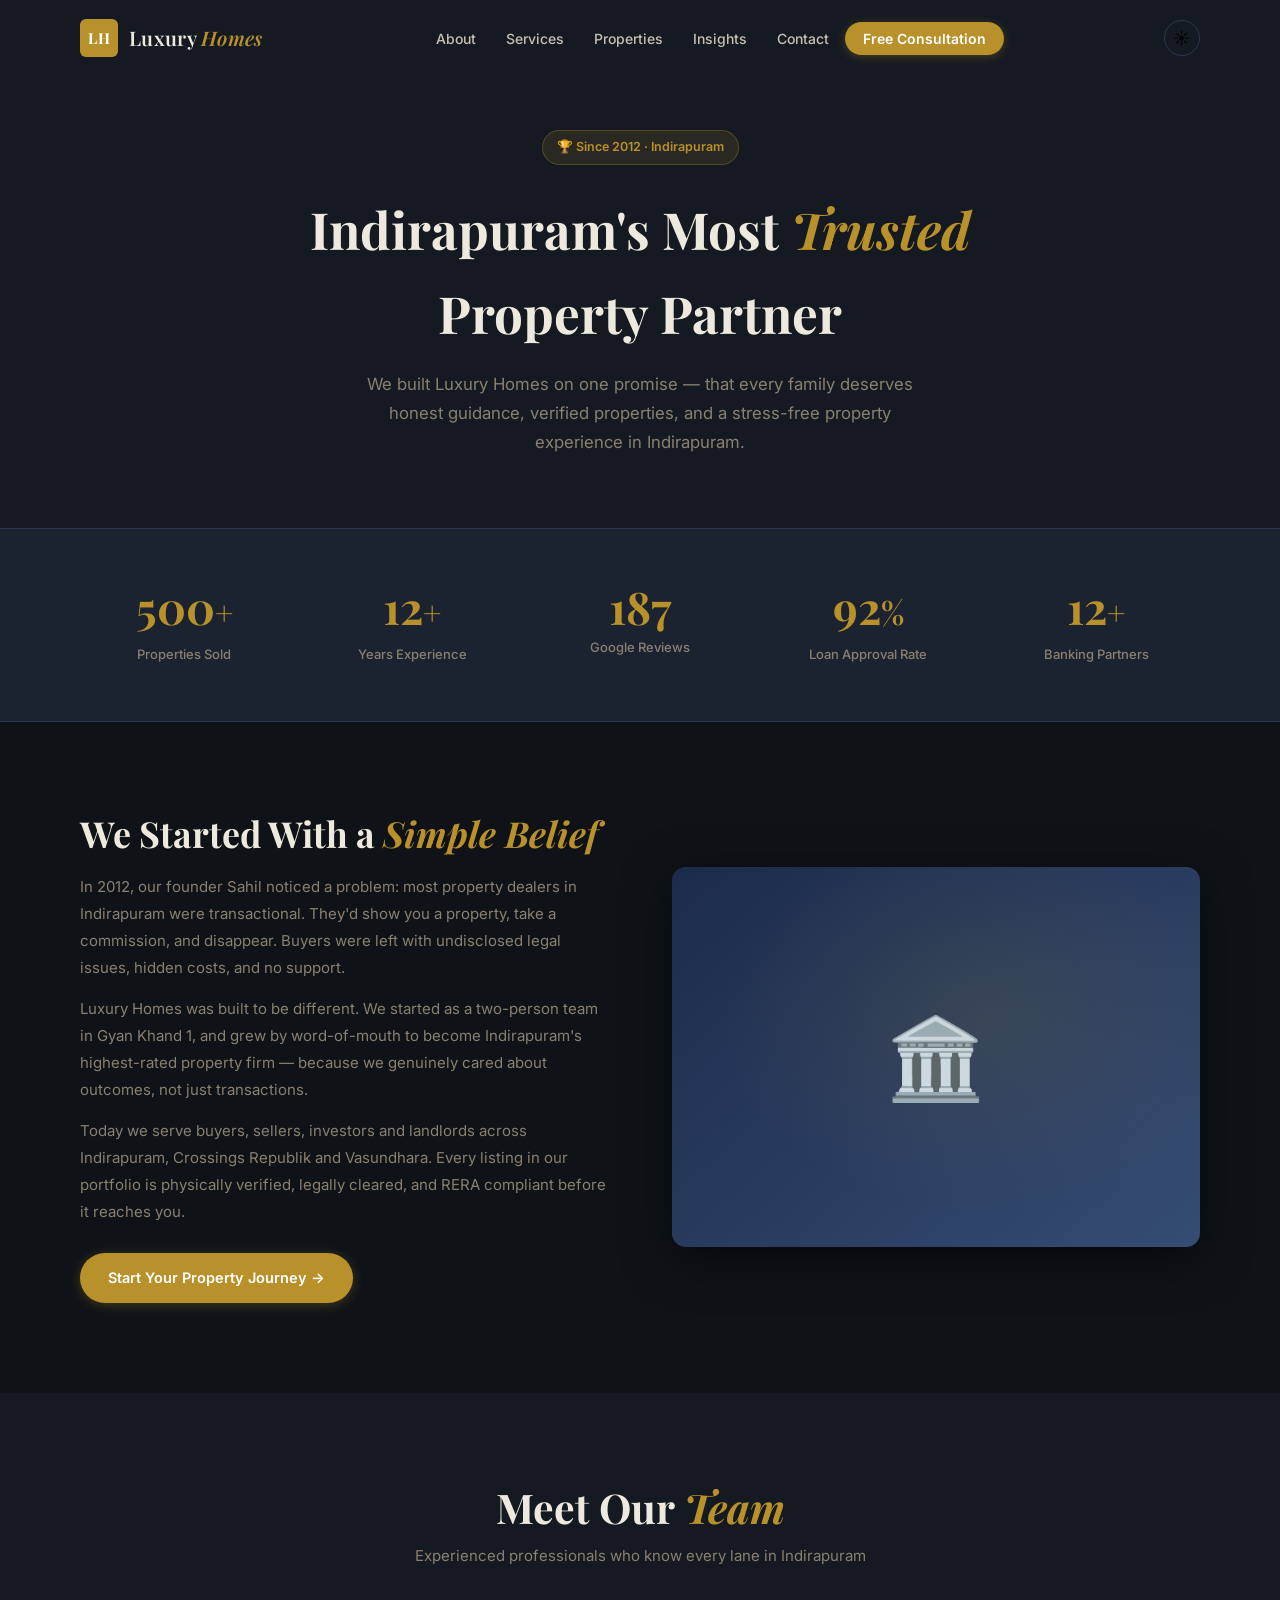
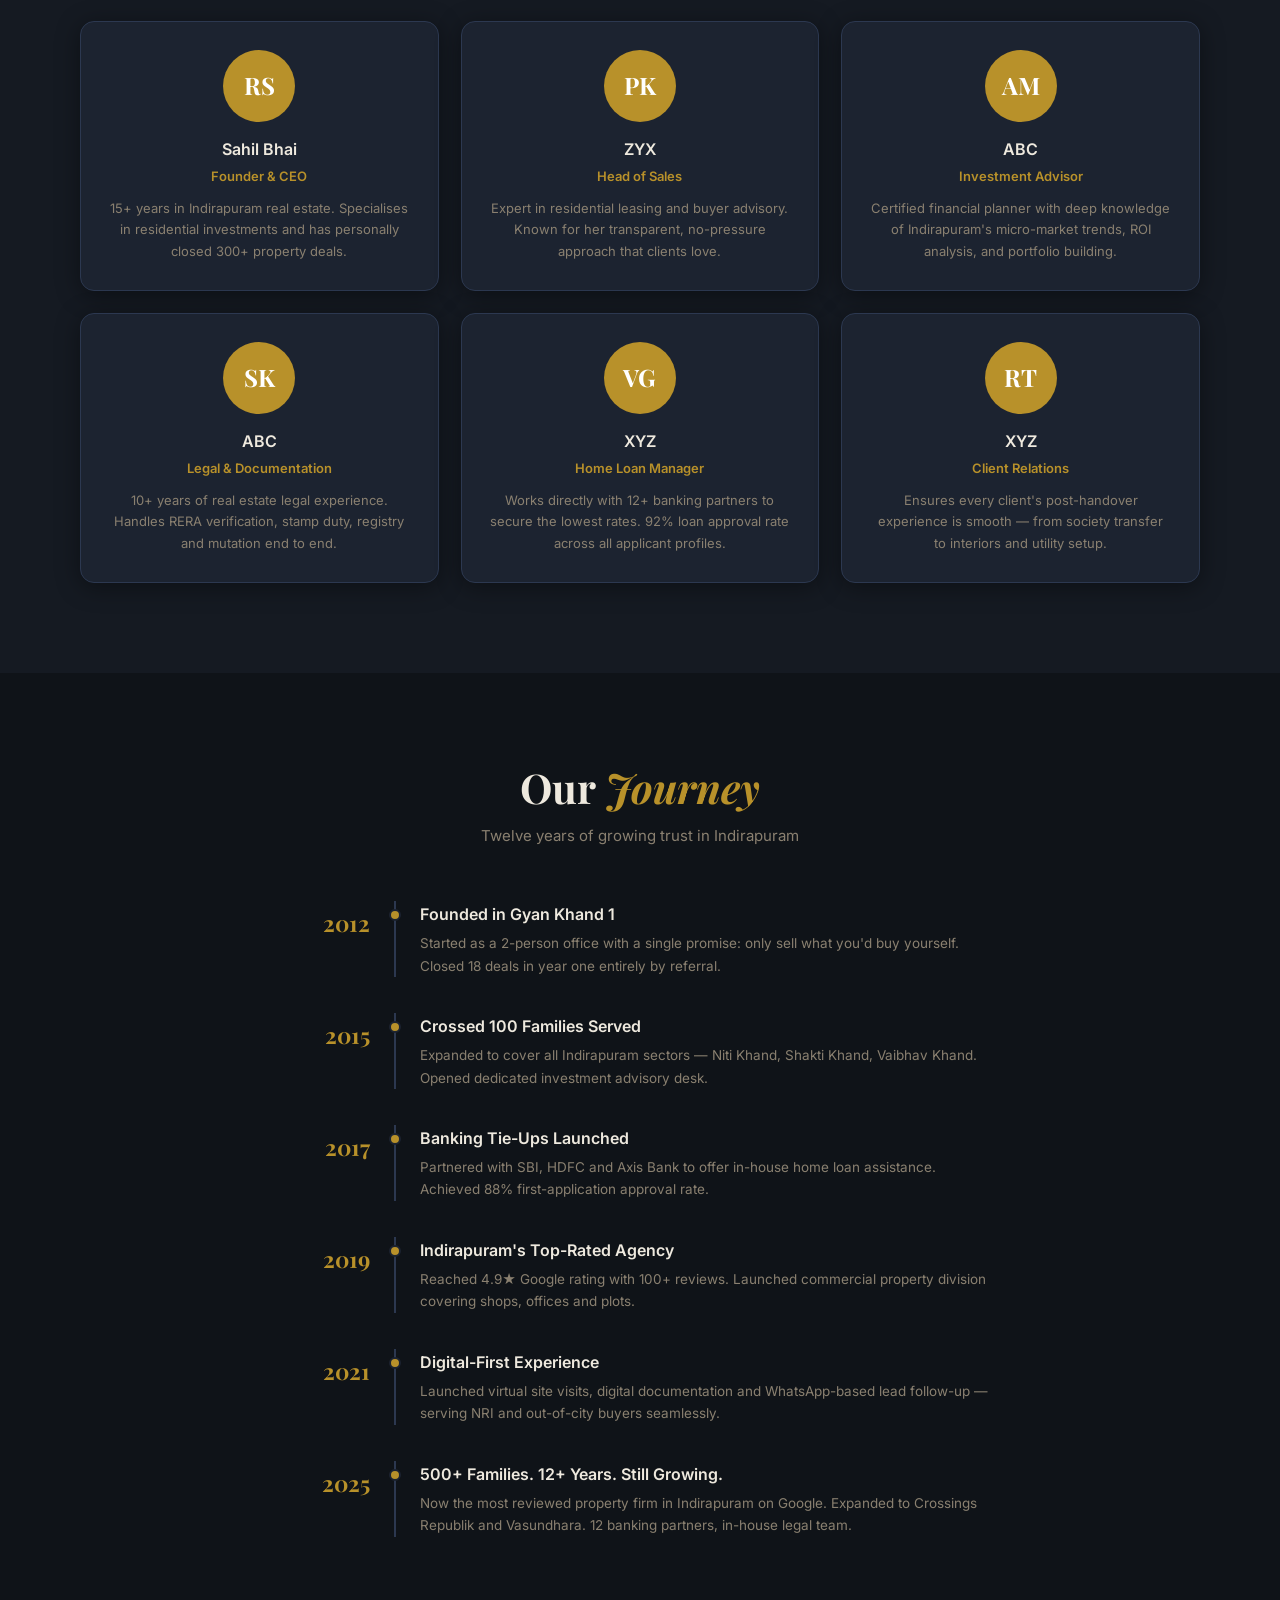
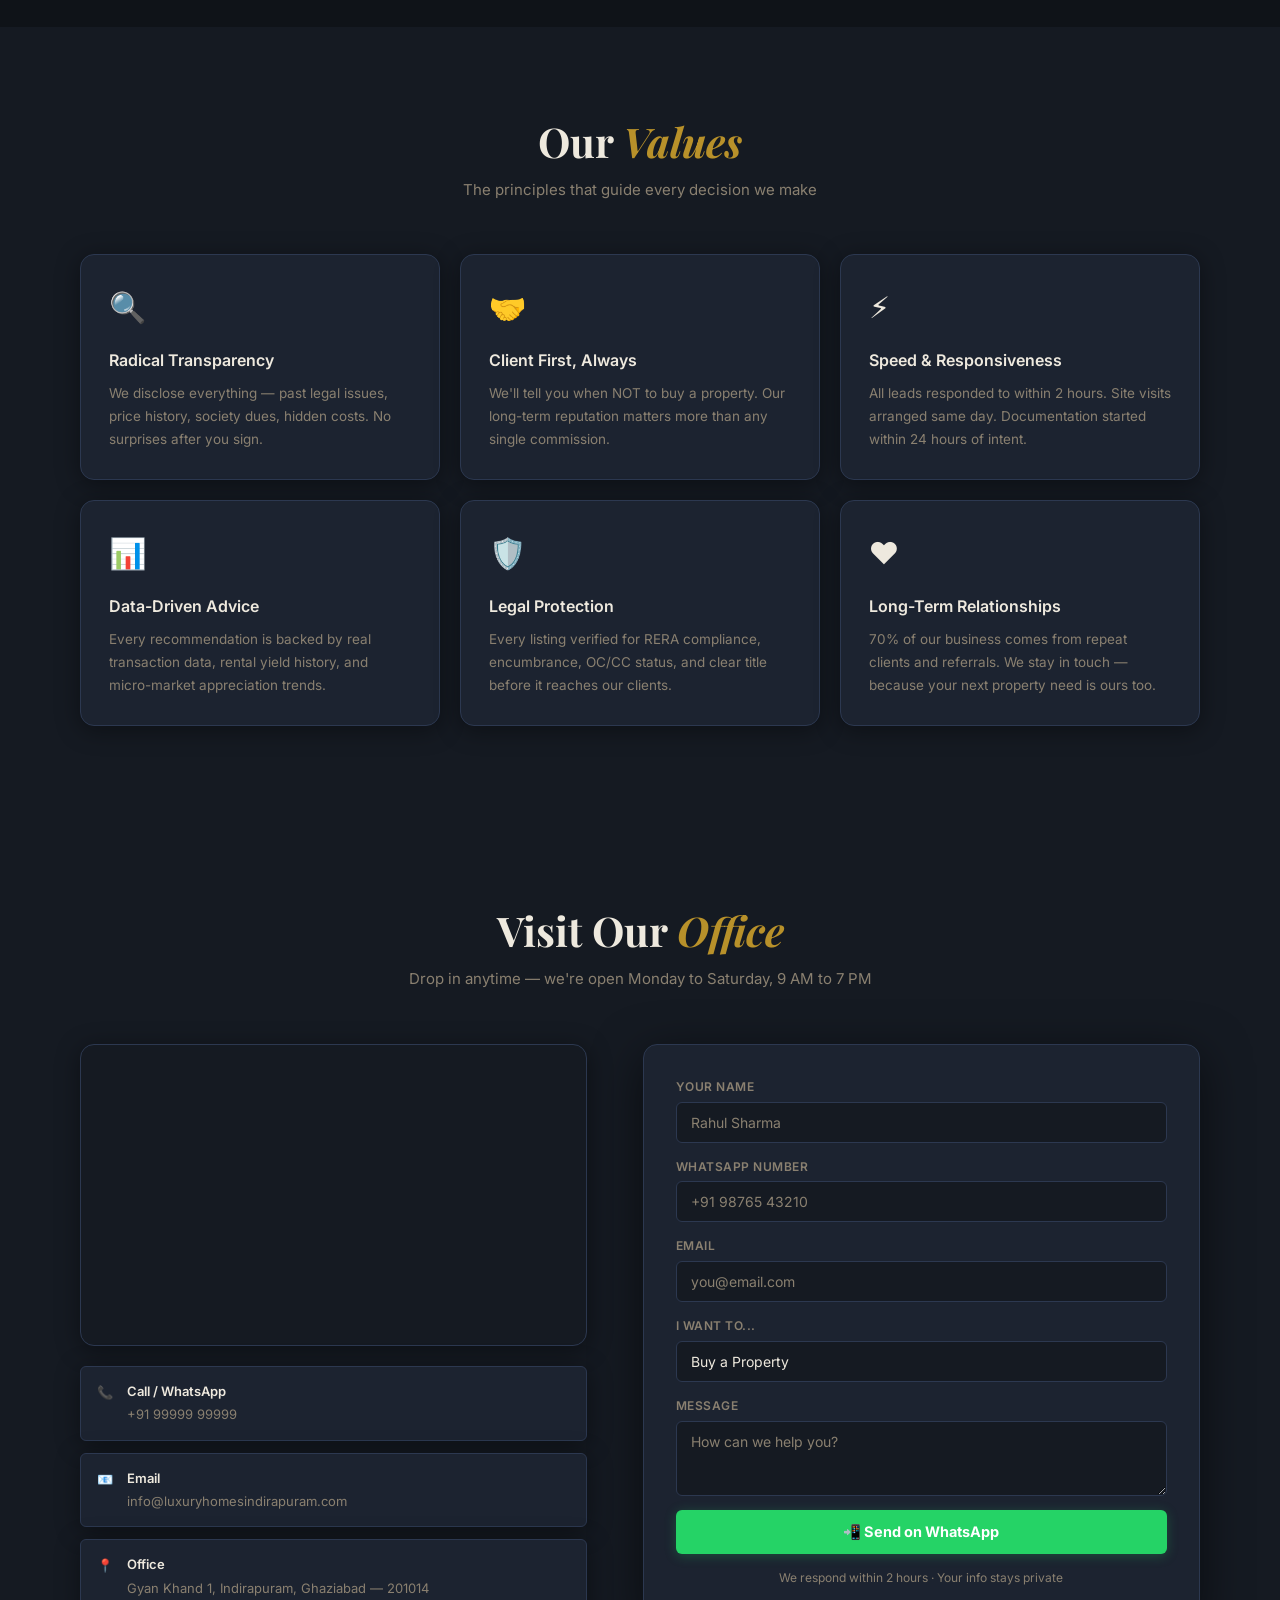
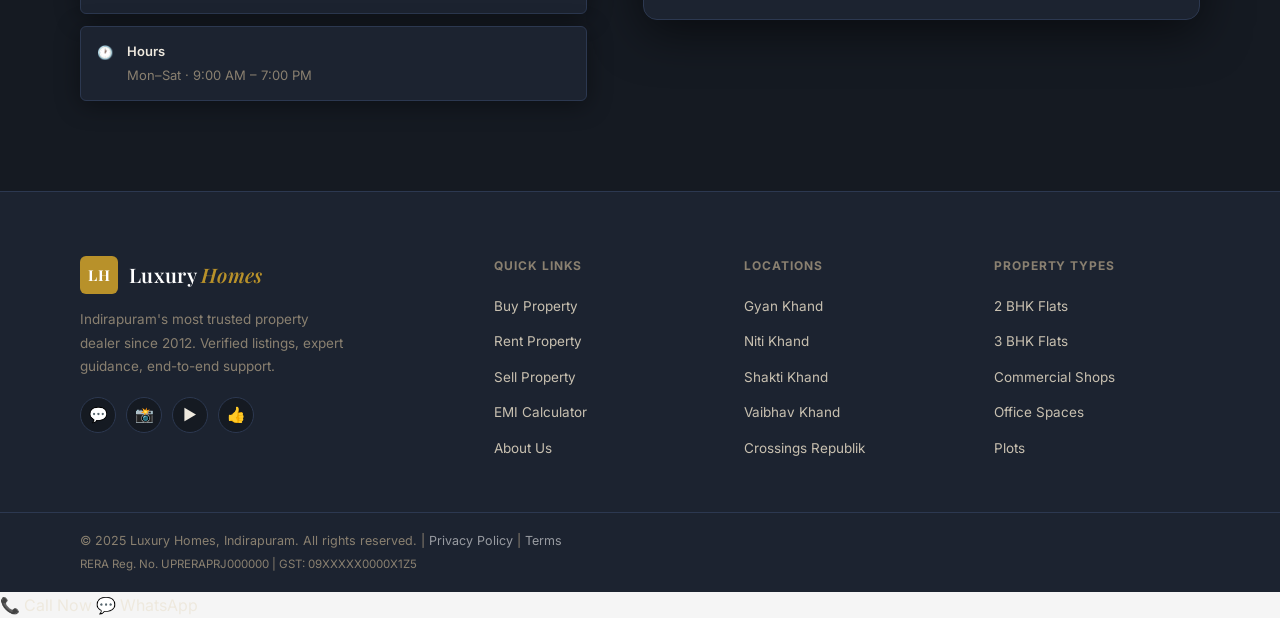
==== commit c8837261: "Update about.html" ====
--- a/about.html
+++ b/about.html
@@ -68,7 +68,7 @@
       <div class="main-container about-grid">
         <div class="about-text">
           <h2>We Started With a <em>Simple Belief</em></h2>
-          <p>In 2012, our founder Rajiv Sharma noticed a problem: most property dealers in Indirapuram were transactional. They'd show you a property, take a commission, and disappear. Buyers were left with undisclosed legal issues, hidden costs, and no support.</p>
+          <p>In 2012, our founder Sahil noticed a problem: most property dealers in Indirapuram were transactional. They'd show you a property, take a commission, and disappear. Buyers were left with undisclosed legal issues, hidden costs, and no support.</p>
           <p>Luxury Homes was built to be different. We started as a two-person team in Gyan Khand 1, and grew by word-of-mouth to become Indirapuram's highest-rated property firm — because we genuinely cared about outcomes, not just transactions.</p>
           <p>Today we serve buyers, sellers, investors and landlords across Indirapuram, Crossings Republik and Vasundhara. Every listing in our portfolio is physically verified, legally cleared, and RERA compliant before it reaches you.</p>
           <div style="margin-top:28px;">
@@ -89,37 +89,37 @@
         <div class="team-grid">
           <div class="team-card reveal">
             <div class="team-avatar">RS</div>
-            <h3>Rajiv Sharma</h3>
+            <h3>Sahil Bhai</h3>
             <div class="role">Founder & CEO</div>
             <p>15+ years in Indirapuram real estate. Specialises in residential investments and has personally closed 300+ property deals.</p>
           </div>
           <div class="team-card reveal delay-1">
             <div class="team-avatar">PK</div>
-            <h3>Priya Kapoor</h3>
+            <h3>ZYX</h3>
             <div class="role">Head of Sales</div>
             <p>Expert in residential leasing and buyer advisory. Known for her transparent, no-pressure approach that clients love.</p>
           </div>
           <div class="team-card reveal delay-2">
             <div class="team-avatar">AM</div>
-            <h3>Arjun Mishra</h3>
+            <h3>ABC</h3>
             <div class="role">Investment Advisor</div>
             <p>Certified financial planner with deep knowledge of Indirapuram's micro-market trends, ROI analysis, and portfolio building.</p>
           </div>
           <div class="team-card reveal">
             <div class="team-avatar">SK</div>
-            <h3>Sunita Khanna</h3>
+            <h3>ABC</h3>
             <div class="role">Legal & Documentation</div>
             <p>10+ years of real estate legal experience. Handles RERA verification, stamp duty, registry and mutation end to end.</p>
           </div>
           <div class="team-card reveal delay-1">
             <div class="team-avatar">VG</div>
-            <h3>Vivek Gupta</h3>
+            <h3>XYZ</h3>
             <div class="role">Home Loan Manager</div>
             <p>Works directly with 12+ banking partners to secure the lowest rates. 92% loan approval rate across all applicant profiles.</p>
           </div>
           <div class="team-card reveal delay-2">
             <div class="team-avatar">RT</div>
-            <h3>Ritu Tiwari</h3>
+            <h3>XYZ</h3>
             <div class="role">Client Relations</div>
             <p>Ensures every client's post-handover experience is smooth — from society transfer to interiors and utility setup.</p>
           </div>
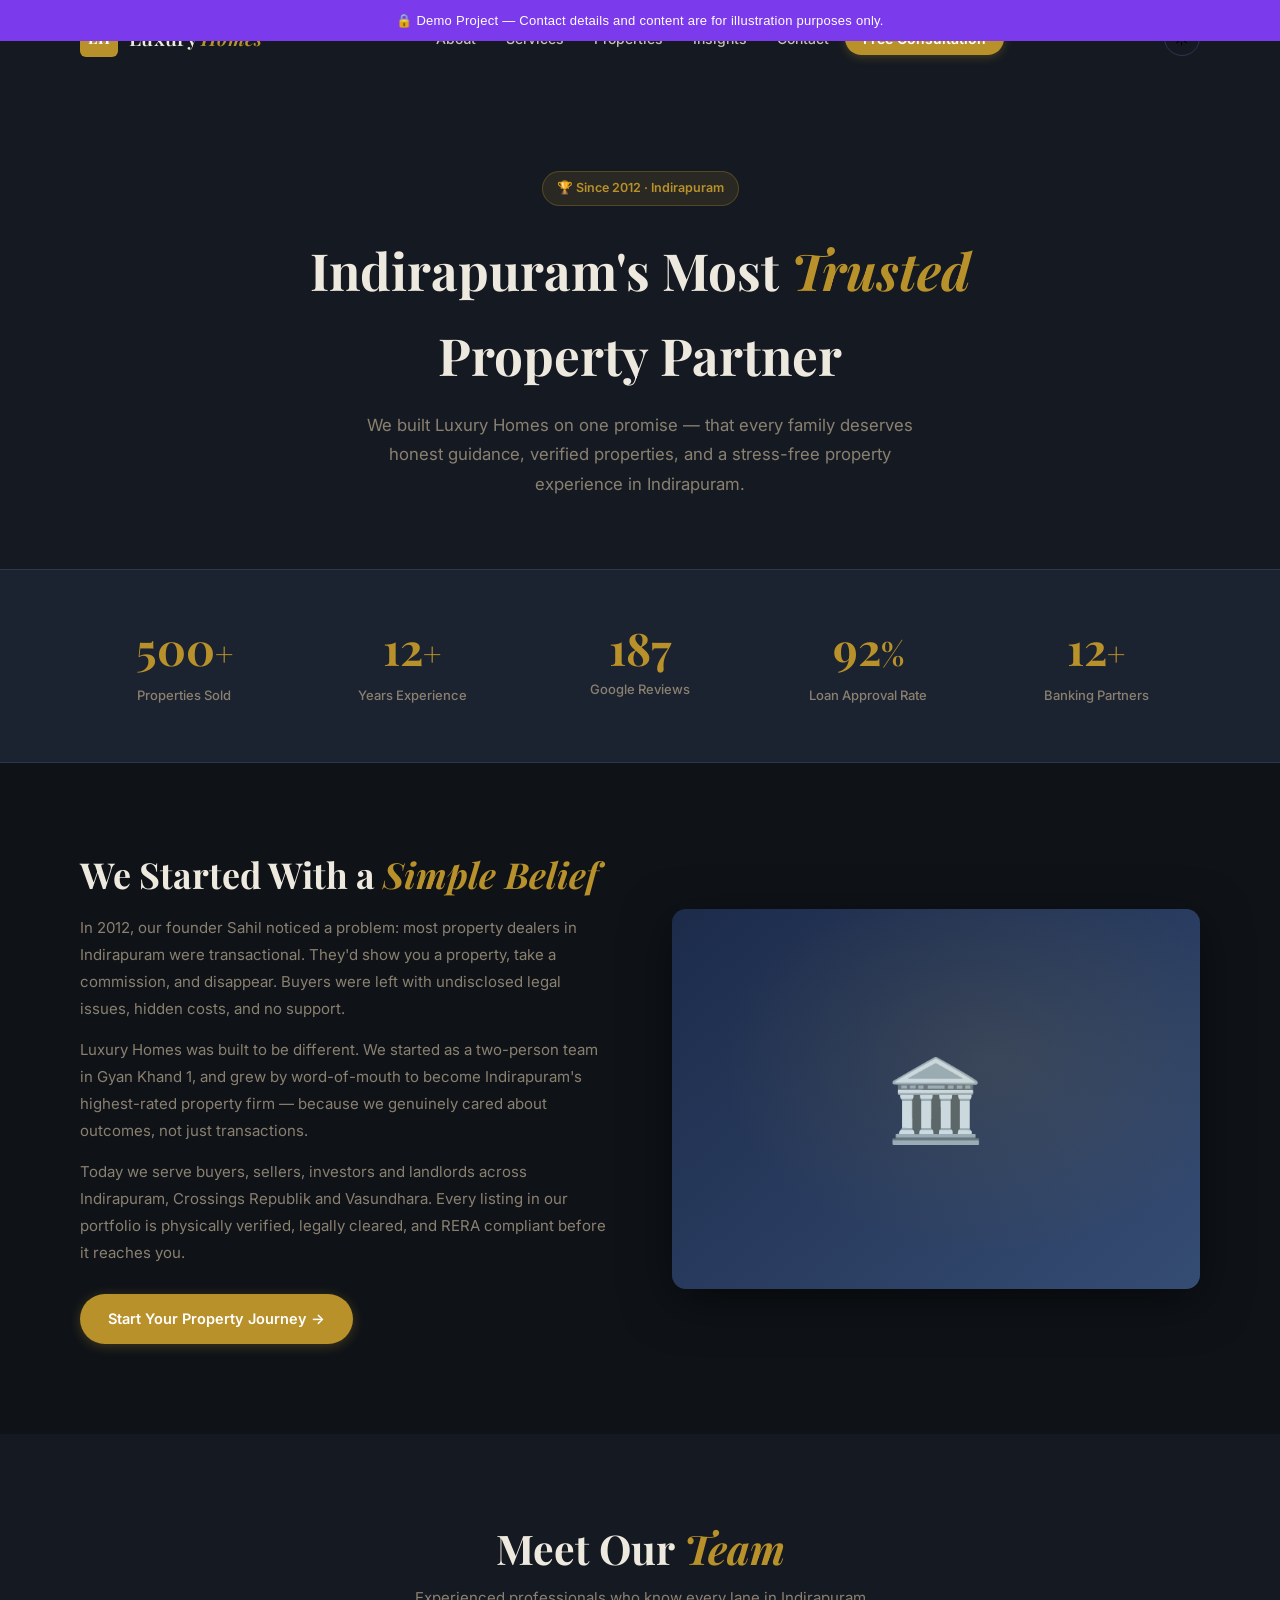
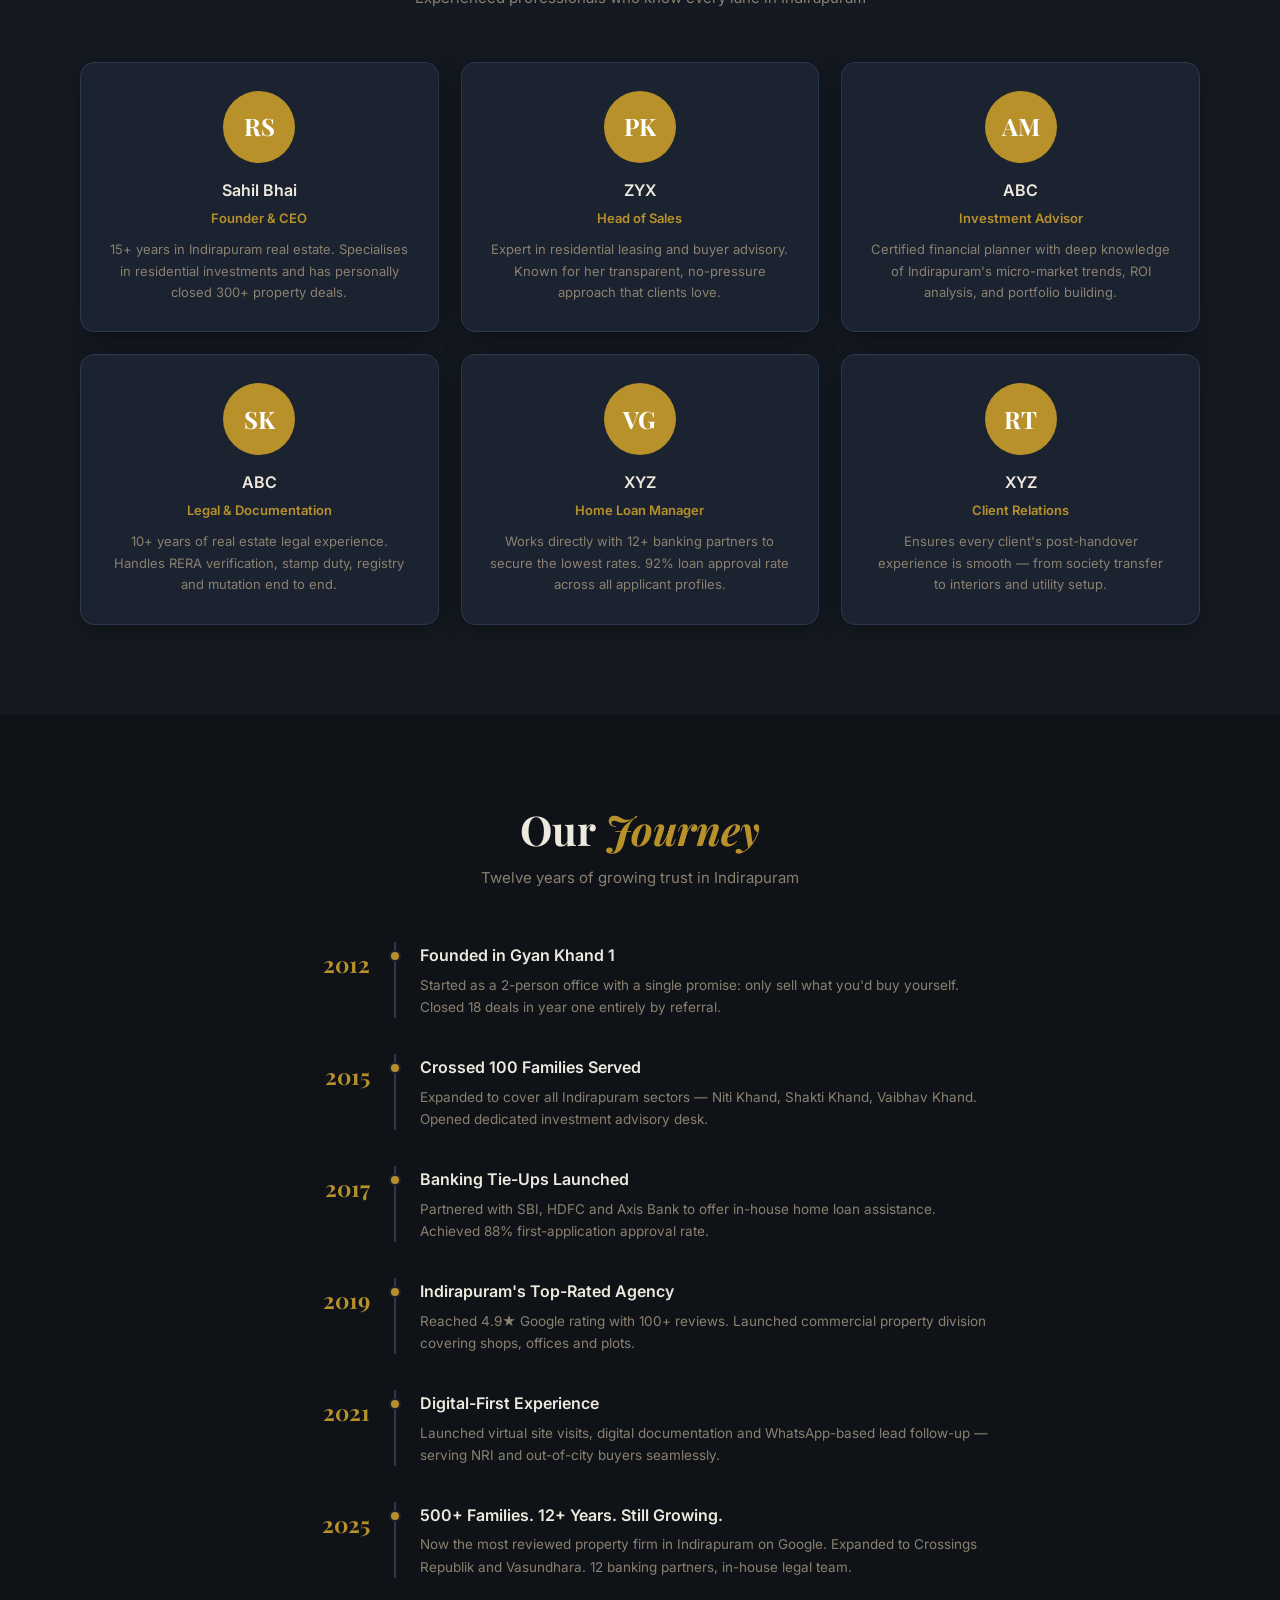
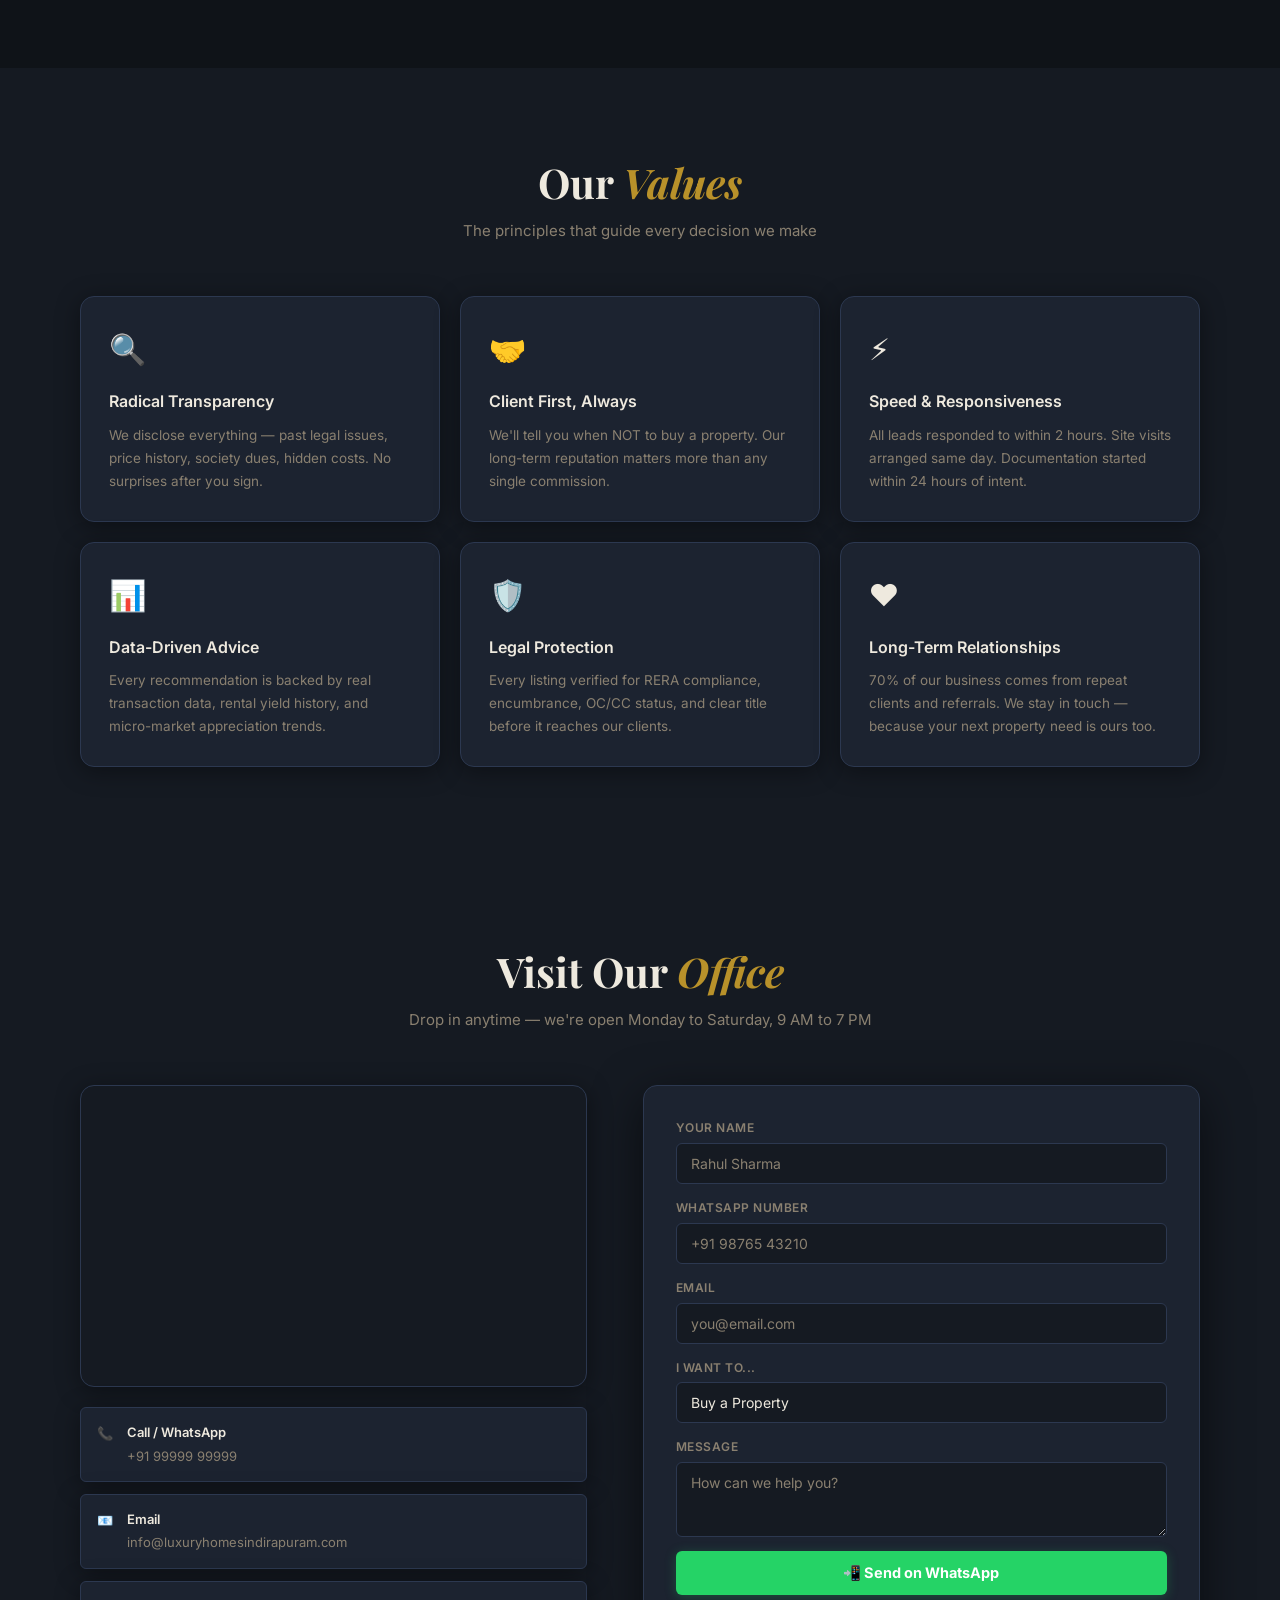
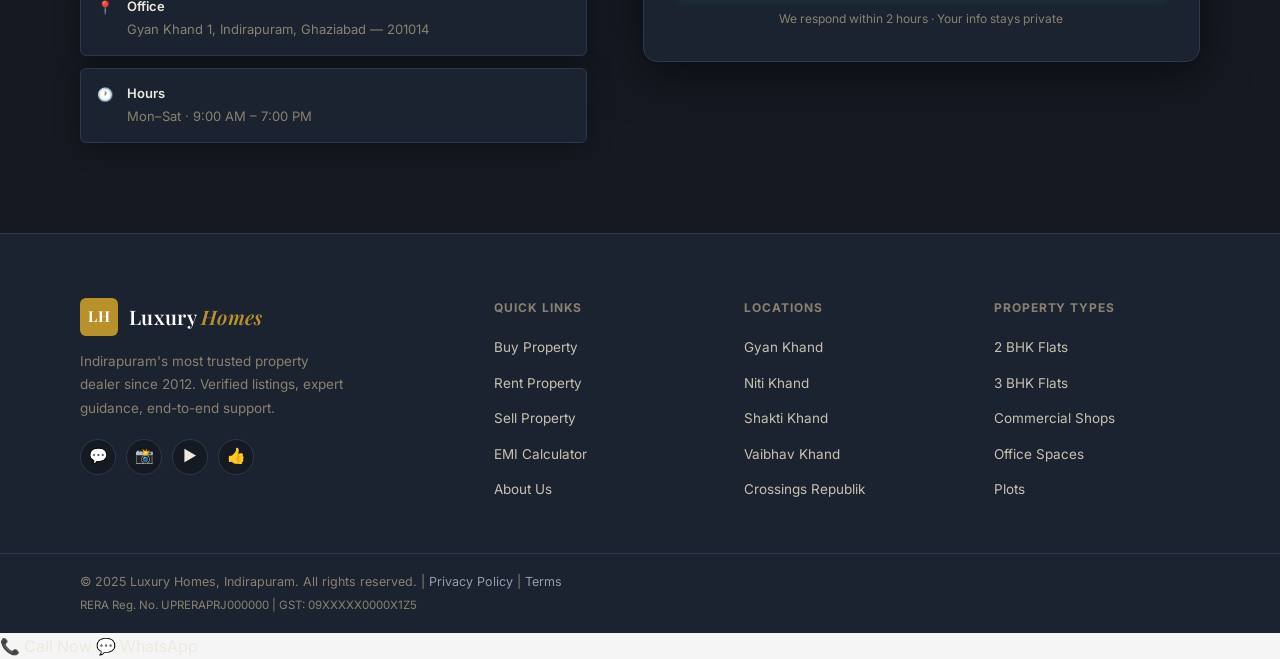
==== commit 49501f02: "Update about.html" ====
--- a/about.html
+++ b/about.html
@@ -12,7 +12,9 @@
   <link rel="stylesheet" href="style.css" />
 </head>
 <body>
-
+      <div style="background:#7C3AED;color:#fff;text-align:center;padding:10px 16px;font-size:13px;font-family:sans-serif;letter-spacing:0.02em;position:sticky;top:0;z-index:9999;">
+  🔒 Demo Project — Contact details and content are for illustration purposes only.
+</div>
   <header id="site-header">
     <nav class="nav-container">
       <a href="index.html" class="logo"><span class="logo-mark">LH</span><span class="logo-text">Luxury <em>Homes</em></span></a>
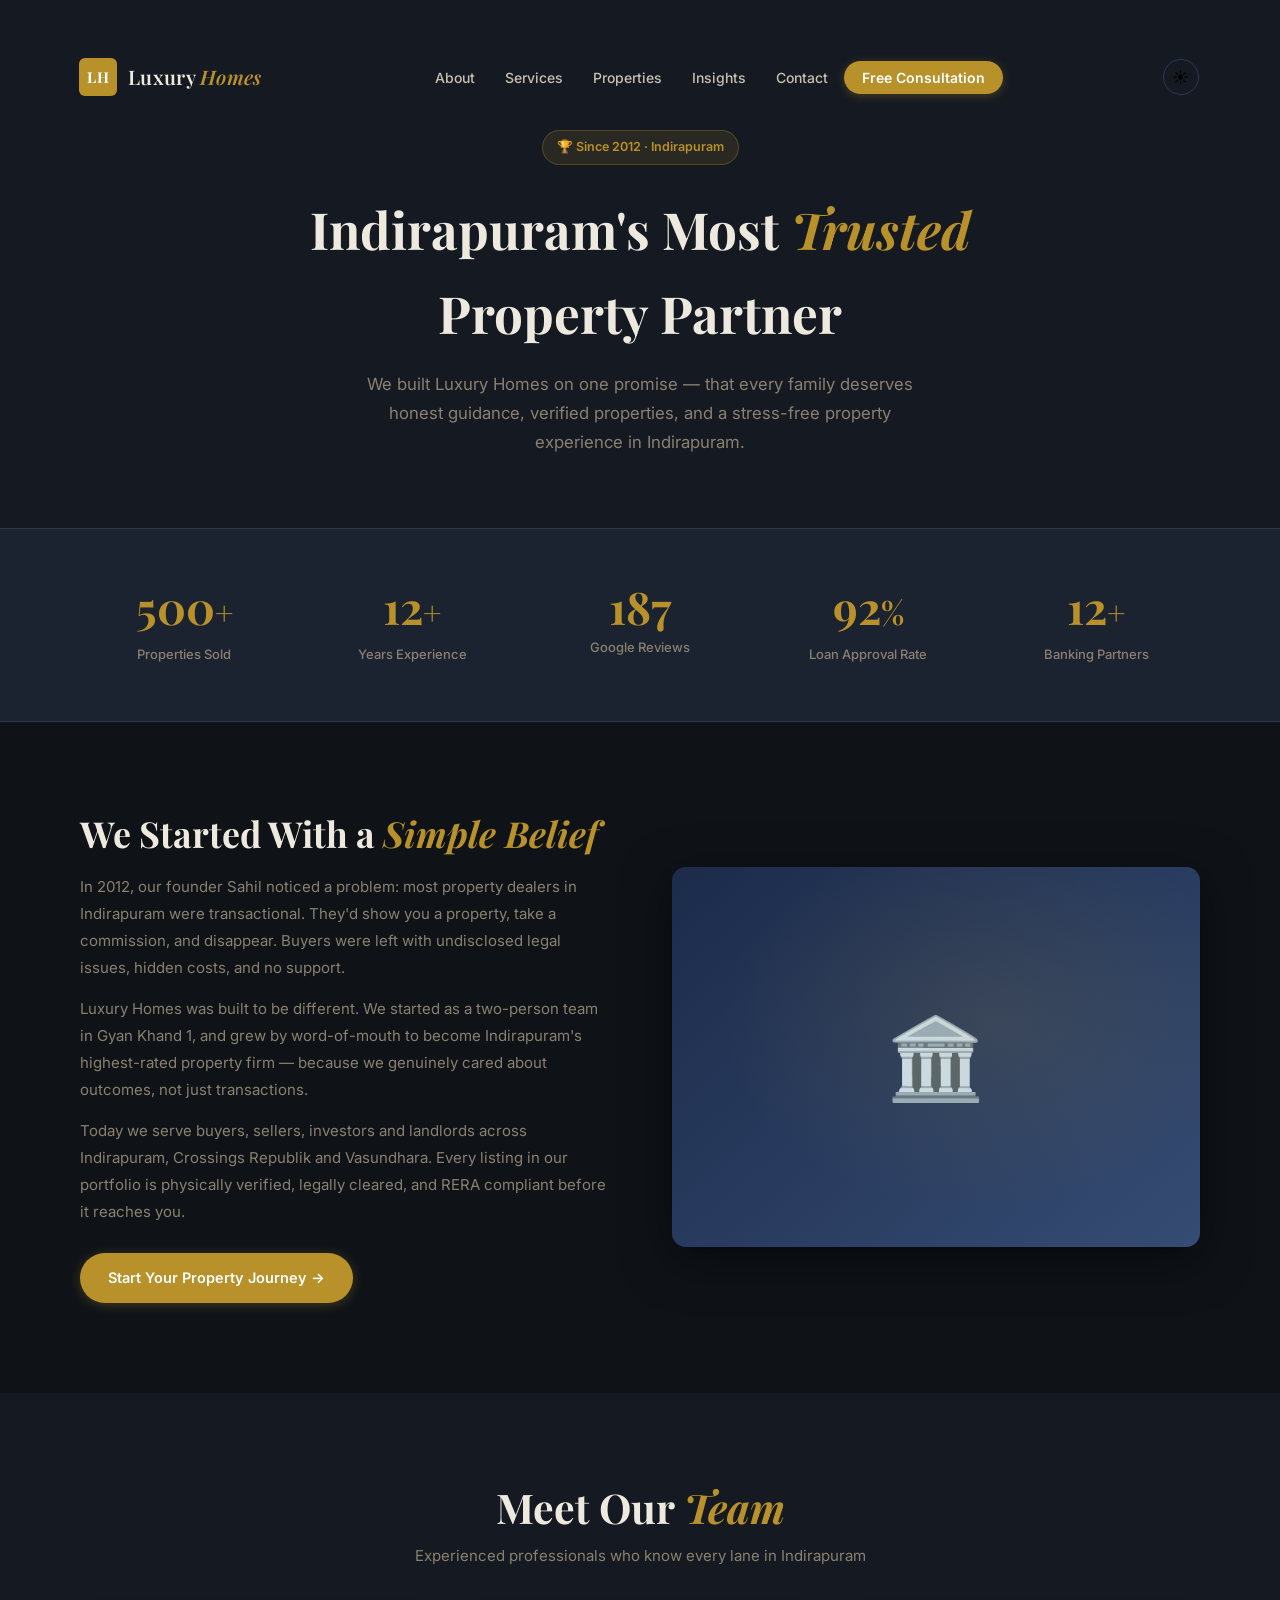
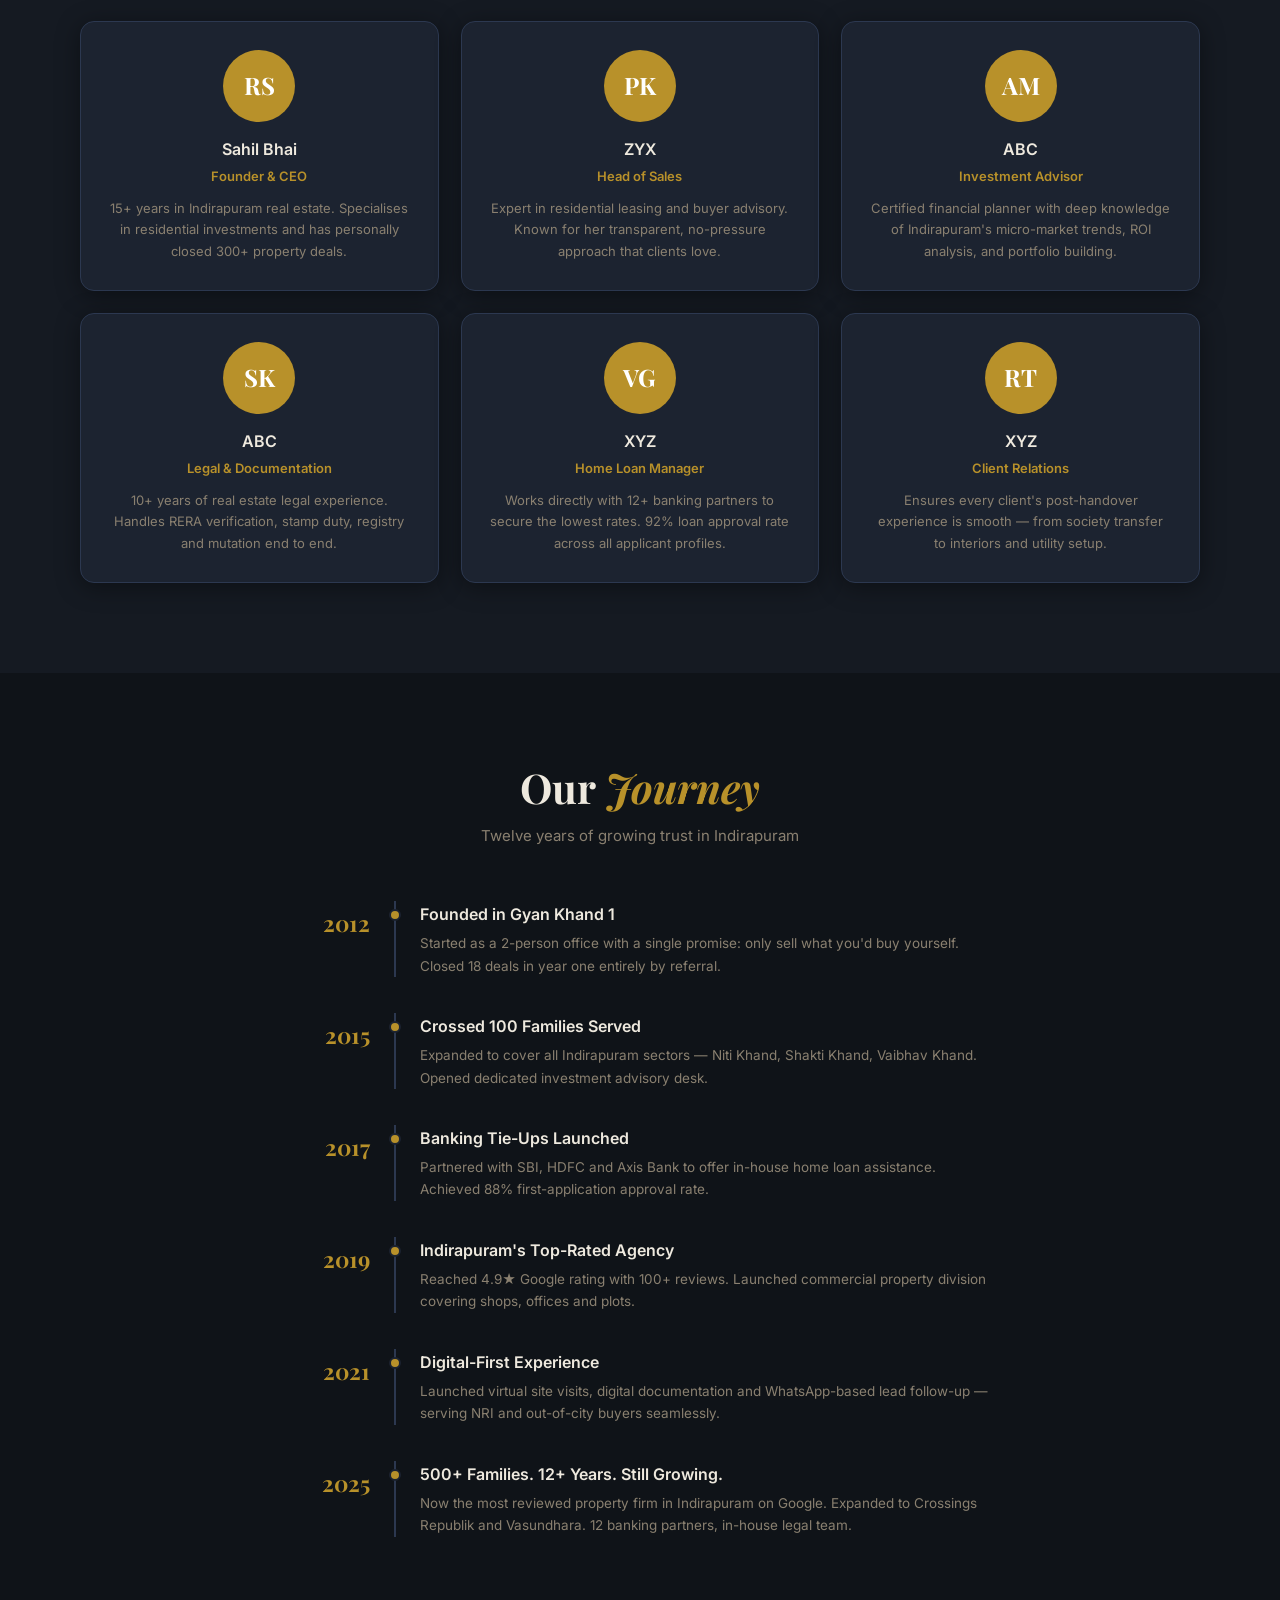
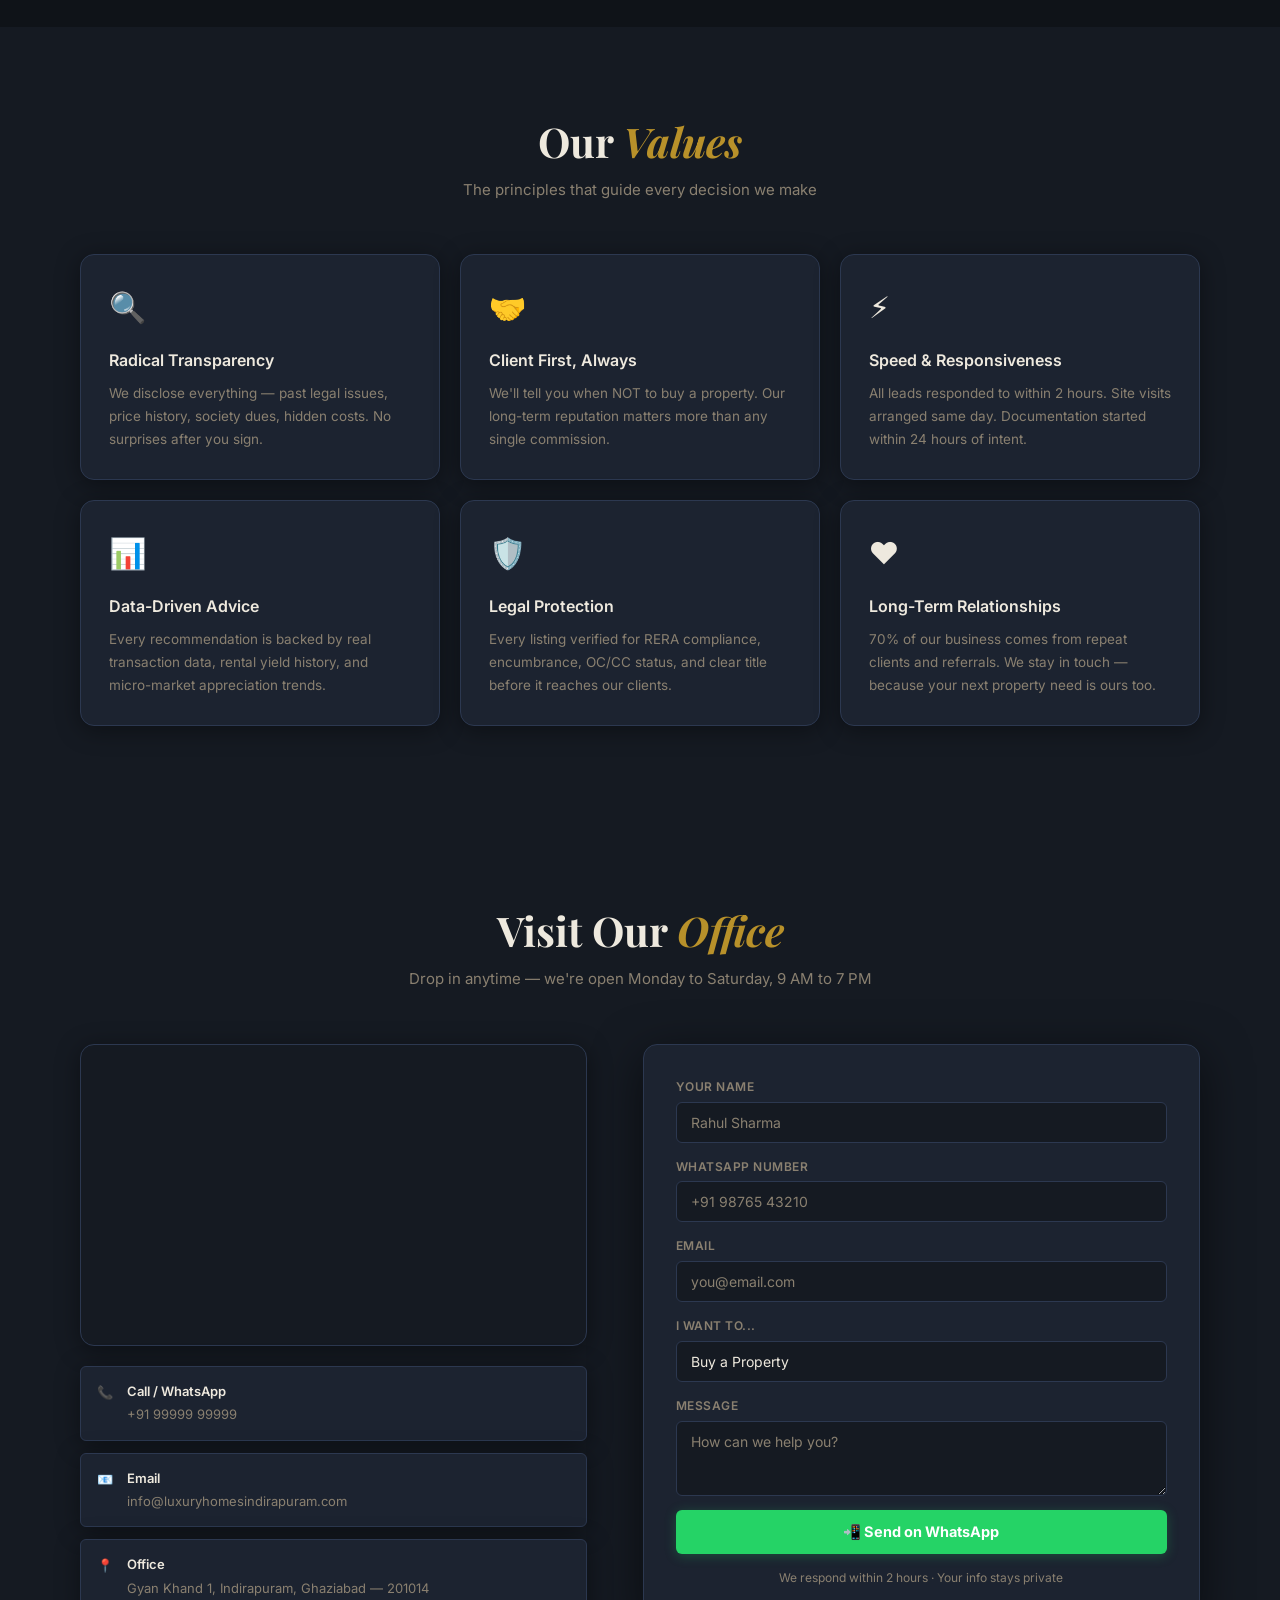
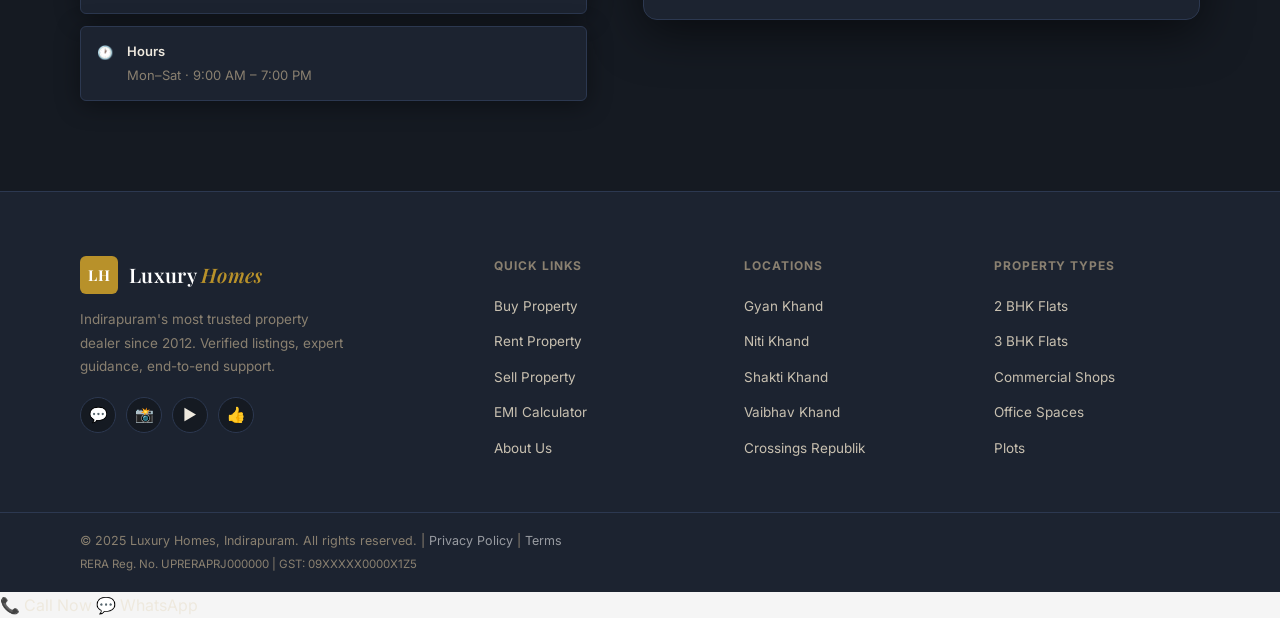
==== commit 922ac6b6: "Update about.html" ====
--- a/about.html
+++ b/about.html
@@ -12,9 +12,7 @@
   <link rel="stylesheet" href="style.css" />
 </head>
 <body>
-      <div style="background:#7C3AED;color:#fff;text-align:center;padding:10px 16px;font-size:13px;font-family:sans-serif;letter-spacing:0.02em;position:sticky;top:0;z-index:9999;">
-  🔒 Demo Project — Contact details and content are for illustration purposes only.
-</div>
+      
   <header id="site-header">
     <nav class="nav-container">
       <a href="index.html" class="logo"><span class="logo-mark">LH</span><span class="logo-text">Luxury <em>Homes</em></span></a>
--- a/style.css
+++ b/style.css
@@ -96,7 +96,7 @@
    ============================================================ */
 #site-header {
   position: fixed;
-  top:0; left:0; right:0;
+  top:39; left:0; right:0;
   z-index: 1000;
   transition: background var(--transition), box-shadow var(--transition);
 }
@@ -109,7 +109,7 @@
 
 .nav-container {
   max-width: var(--container);
-  margin: auto;
+  margin: 39px;
   padding: 0 40px;
   height: 76px;
   display: flex;
@@ -1887,4 +1887,4 @@
 
 color:#888;
 
-}+}
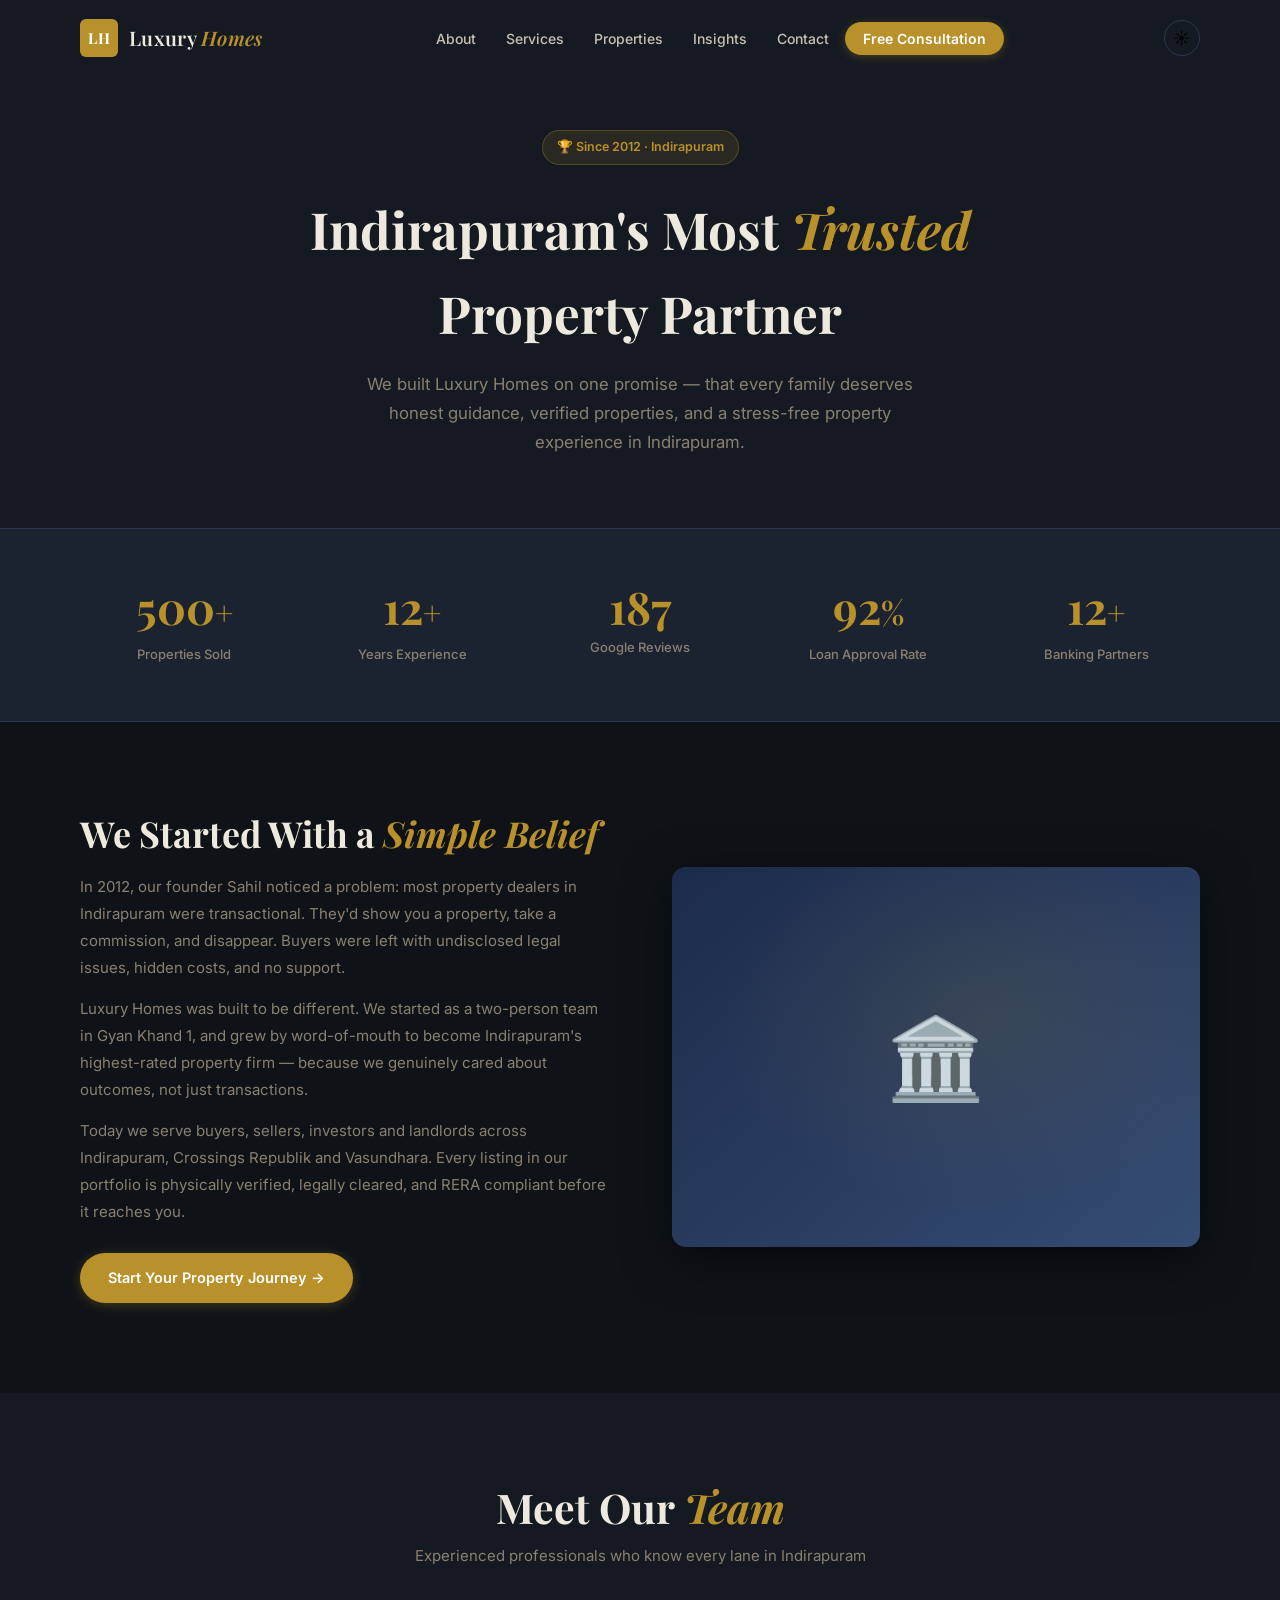
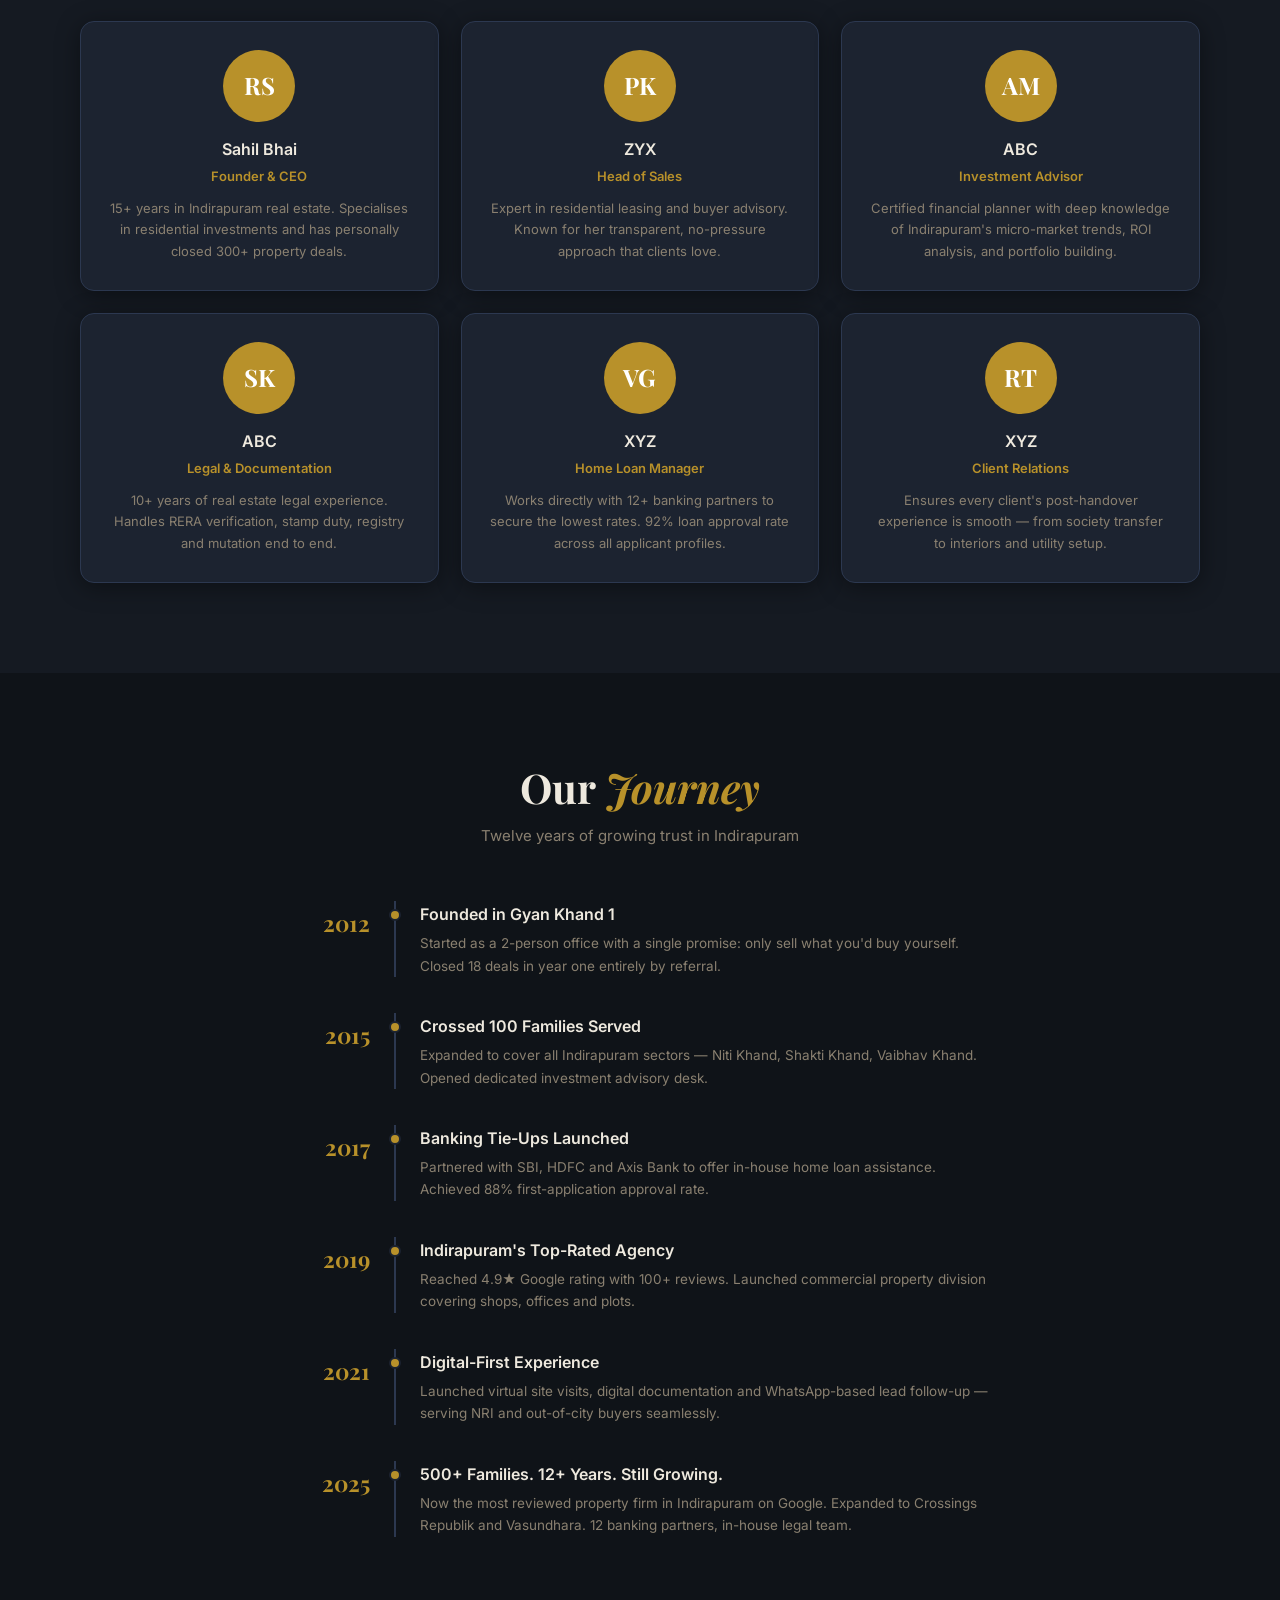
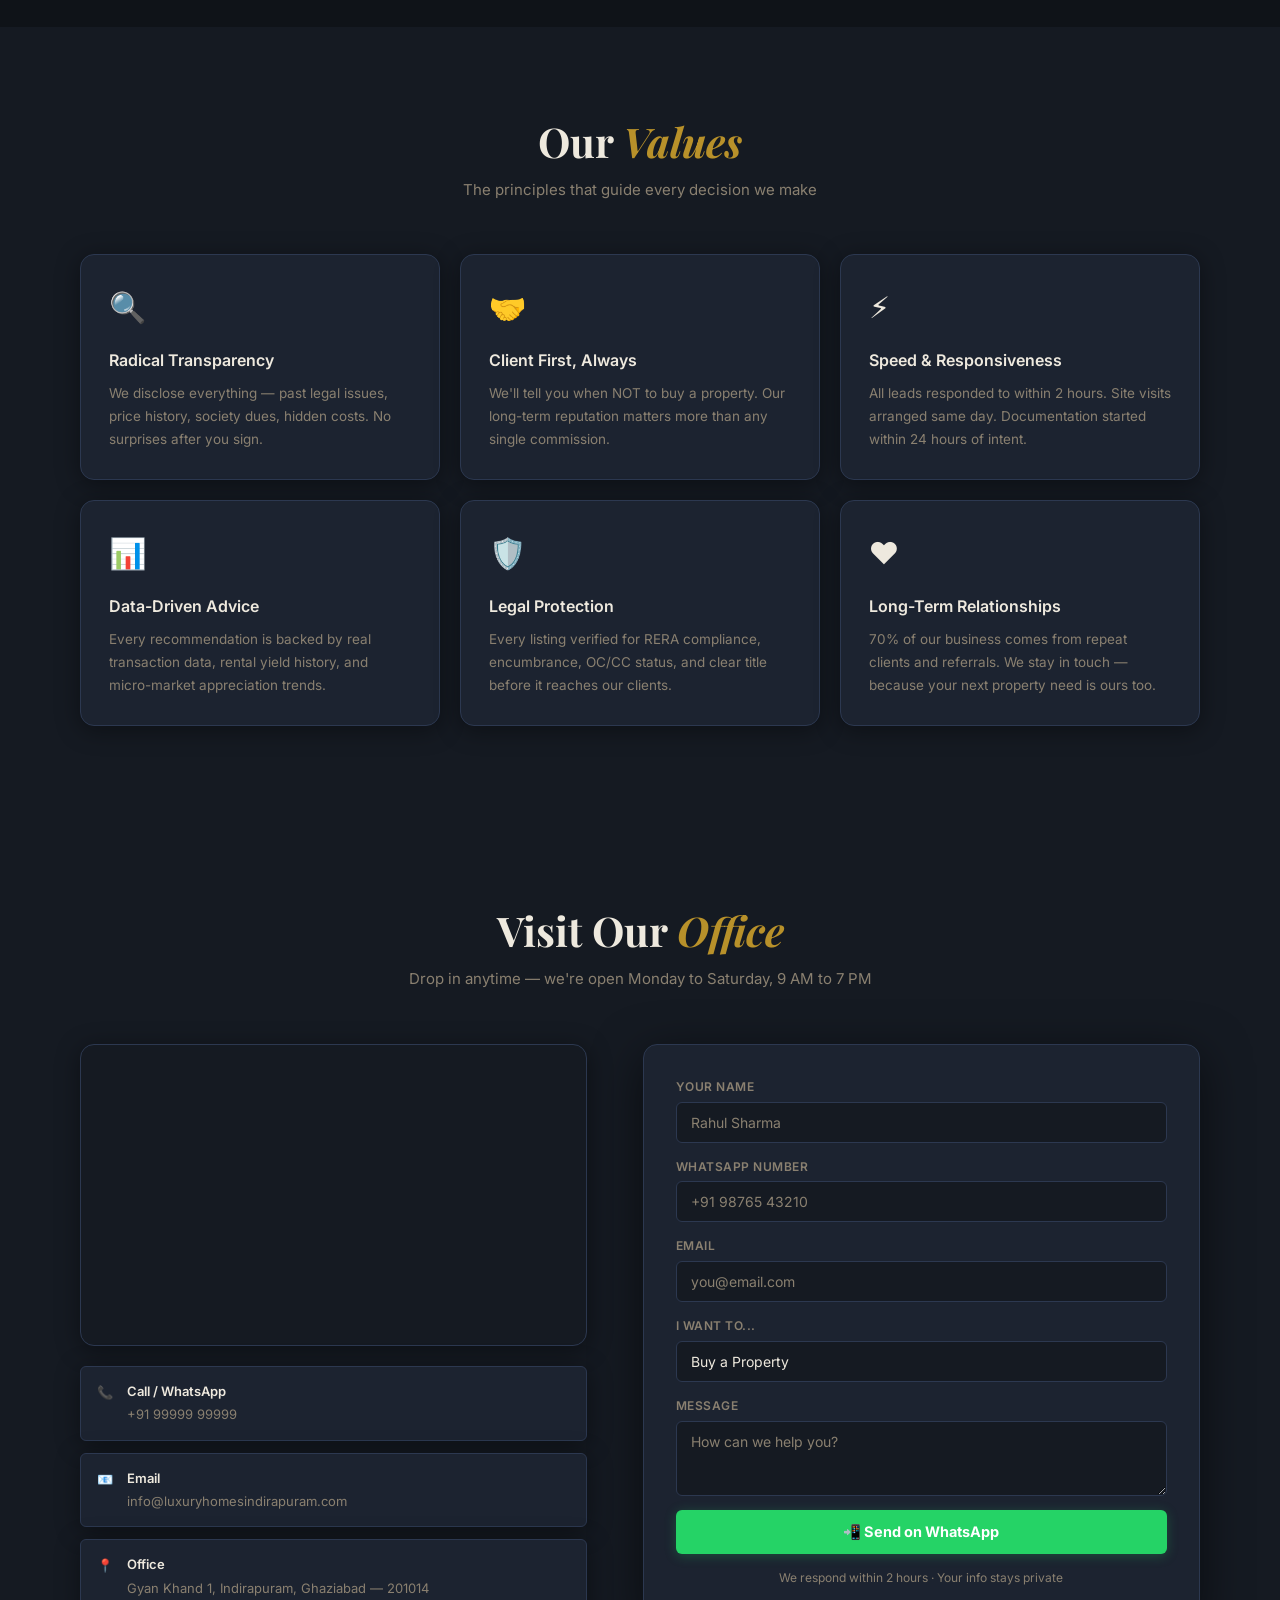
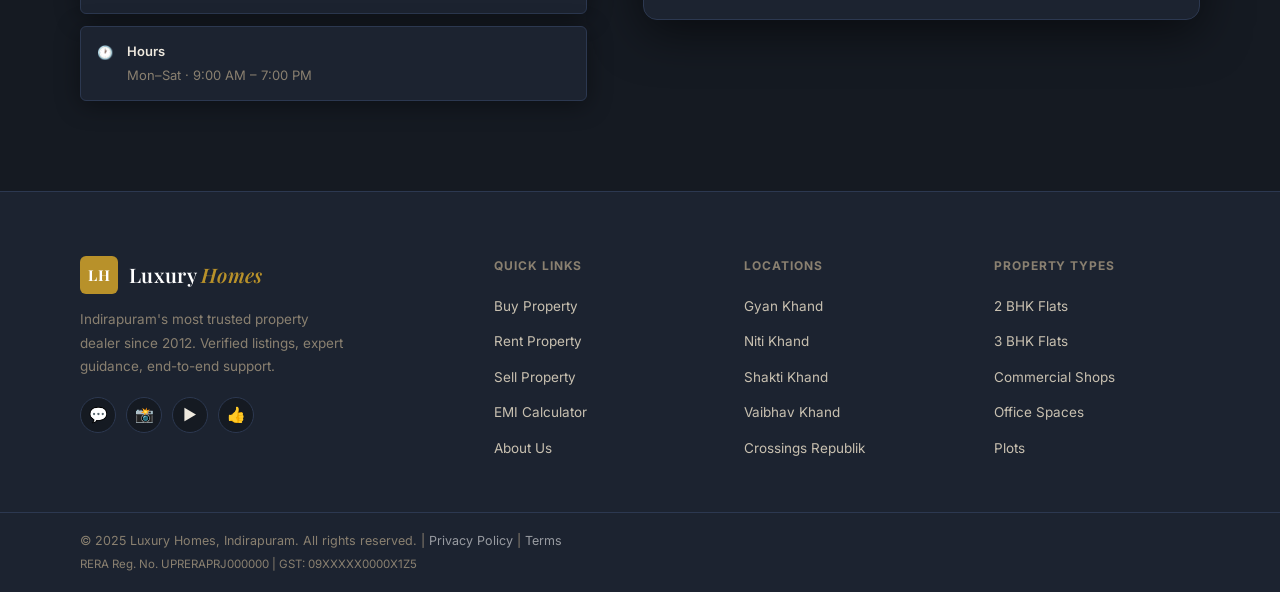
==== commit 40a3ff37: "Update about.html" ====
--- a/about.html
+++ b/about.html
@@ -289,11 +289,6 @@
     </div>
   </div>
 
-  <div class="sticky-cta">
-    <a href="tel:+919999999999" class="scta-call">📞 Call Now</a>
-    <a href="https://wa.me/919999999999" class="scta-whatsapp" target="_blank">💬 WhatsApp</a>
-  </div>
-
   <script src="main.js"></script>
 </body>
 </html>
--- a/style.css
+++ b/style.css
@@ -96,7 +96,7 @@
    ============================================================ */
 #site-header {
   position: fixed;
-  top:39; left:0; right:0;
+  top:0; left:0; right:0;
   z-index: 1000;
   transition: background var(--transition), box-shadow var(--transition);
 }
@@ -109,7 +109,7 @@
 
 .nav-container {
   max-width: var(--container);
-  margin: 39px;
+  margin: auto;
   padding: 0 40px;
   height: 76px;
   display: flex;
@@ -252,6 +252,8 @@
   display: flex;
   flex-direction: column;
   overflow: hidden;
+  padding: 130px 0 70px;
+  
 }
 .hero-bg {
   position: absolute; inset: 0;
@@ -738,6 +740,8 @@
 .view-all-btn:hover { background: var(--navy); color: #fff; }
 [data-theme="dark"] .view-all-btn:hover { background: var(--gold); color: #fff; }
 
+
+
 /* ============================================================
    EMI CALCULATOR
    ============================================================ */
@@ -1354,7 +1358,7 @@
    PROPERTY DETAIL PAGE
    ============================================================ */
 .prop-detail-hero { padding: 100px 0 60px; background: var(--bg-2); }
-
+.prop-detail-body { padding: 60px 0 90px; background: var(--bg); }
 .prop-detail-grid {
   display: grid;
   grid-template-columns: 1fr 380px;
@@ -1563,7 +1567,7 @@
 }
 
 @media (max-width: 768px) {
-  body {margin-top: 15px;}
+  .hero { padding: 130px 0 70px; }
   .nav-links { display: none; }
   .hamburger { display: flex; }
   .lead-options { grid-template-columns: 1fr 1fr; }
